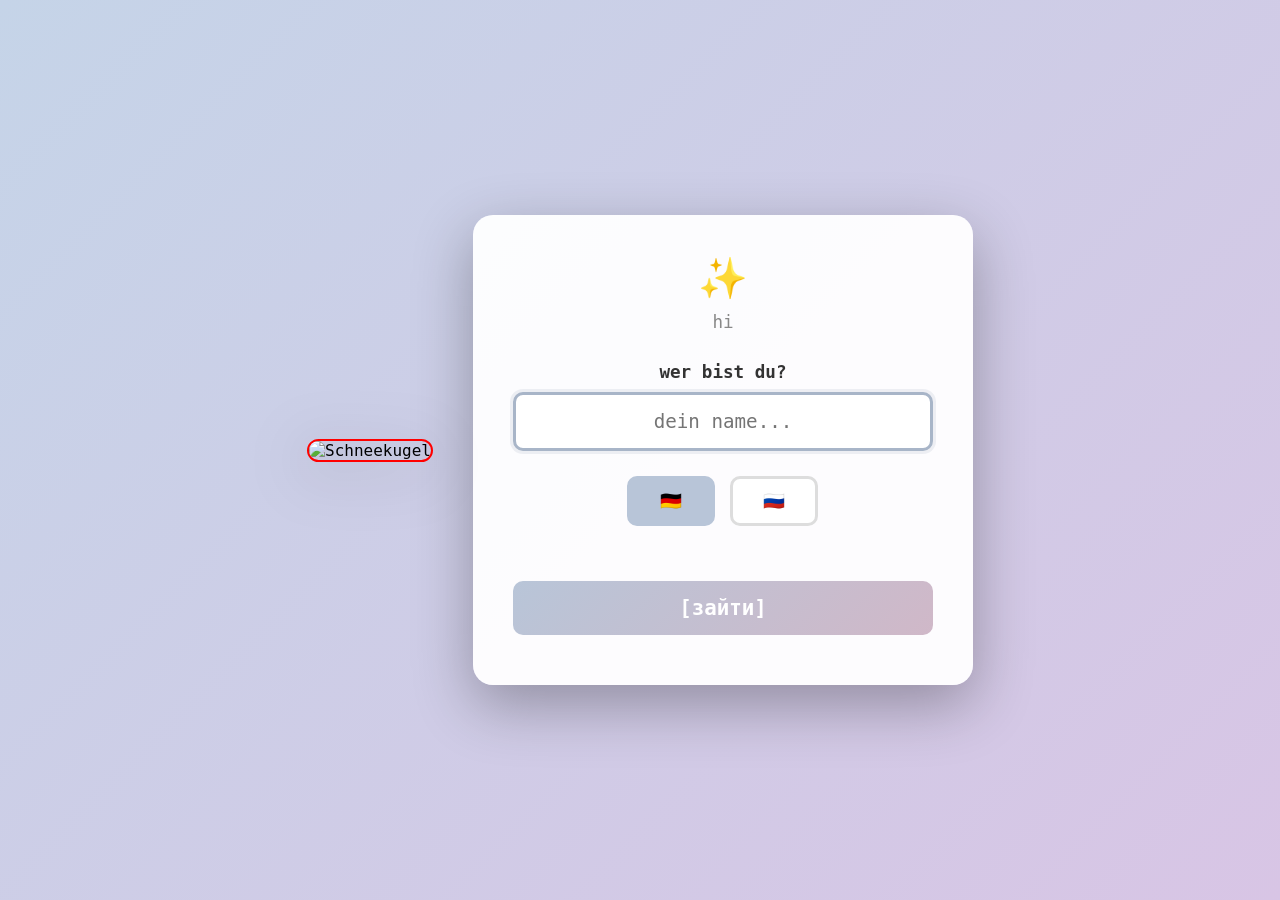
==== index.html @ 62991343 "aye" ====
<!doctype html>
<html lang="de">
<head>
  <meta charset="utf-8" />
  <meta name="viewport" content="width=device-width,initial-scale=1" />
  <title>Diasite - Eine Reise durch die Kindheit</title>
  <link rel="stylesheet" href="style.css" />
  <link rel="stylesheet" href="js/systems/ui.css" />
  <style>
    @keyframes bounce {
      0%, 100% { transform: translateY(0); }
      50% { transform: translateY(-30px); }
    }
    @keyframes pulse {
      0%, 100% { transform: scale(1); opacity: 1; }
      50% { transform: scale(1.1); opacity: 0.8; }
    }
  </style>
</head>
<body class="app-ready">
  <!-- Landing Page -->
  <div id="landing-page" class="page" style="background-color:#ebd7fa;">
    <!-- Clock in upper right corner -->
    <div id="game-clock" style="position:absolute;top:20px;right:20px;background:#222;color:#00ff88;padding:12px 30px;border:3px solid #00ff88;border-radius:0px;font-family:'Nineteen Ninety Seven';font-size:2rem;font-weight:normal;text-align:center;box-shadow:0 0 15px rgba(0,255,136,0.4),inset 0 0 8px rgba(0,255,136,0.15);z-index:200;text-transform:uppercase;image-rendering:pixelated;min-width:220px;">
      <div id="clock-date" style="font-size:0.8rem;margin-bottom:6px;"></div>
      <div id="clock-day" style="font-size:0.95rem;letter-spacing:2px;margin-bottom:6px;"></div>
      <div id="clock-time" style="font-size:1.05rem;letter-spacing:3px;"></div>
    </div>
     
    <!-- Red Clock Button -->
    <button id="red-clock-btn" style="position:absolute;top:30px;right:260px;width:40px;height:40px;background:#ff0000;border:3px solid #000;border-radius:50%;cursor:pointer;z-index:201;box-shadow:0 4px 8px rgba(0,0,0,0.4);"></button>

    <!-- Seasonal Controls - under clock -->
    <div id="seasonal-controls" style="position:absolute;top:120px;right:20px;display:flex;gap:10px;z-index:200;">
      <button class="season-btn" data-season="spring" title="Frühling">Frühling</button>
      <button class="season-btn" data-season="summer" title="Sommer">Sommer</button>
      <button class="season-btn" data-season="autumn" title="Herbst">Herbst</button>
      <button class="season-btn" data-season="winter" title="Winter">Winter</button>
      <button class="season-btn active" data-season="reality" title="Realität">Realität</button>
    </div>
    <style>
      .season-btn {
        padding: 8px 12px;
        min-width: 80px;
        height: 40px;
        font-size: 0.8rem;
        font-family: 'Nineteen Ninety Seven', monospace;
        font-weight: bold;
        background: rgba(0,0,0,0.7);
        color: #00ff88;
        border: 2px solid #00ff88;
        border-radius: 8px;
        cursor: pointer;
        transition: all 0.2s;
        box-shadow: 0 2px 8px rgba(0,0,0,0.3);
      }
      .season-btn:hover {
        transform: scale(1.1);
        box-shadow: 0 4px 12px rgba(0,255,136,0.4);
      }
      .season-btn.active {
        background: #00ff88;
        color: #000;
        border-color: #000;
        transform: scale(1.05);
      }
      #red-clock-btn:hover {
        transform: scale(1.1);
      }
      .mirror-clock {
        position: fixed;
        font-family: 'Nineteen Ninety Seven', monospace;
        font-size: 2rem;
        color: #ff0000;
        z-index: 300;
        text-shadow: 2px 2px 4px rgba(0,0,0,0.8);
        transform: scaleX(-1);
        pointer-events: none;
      }
    </style>

    <!-- Mission box on the right side -->
    <div id="mission-box" class="location-message-box" style="position:absolute;bottom:150px;right:40px;left:auto;max-width:380px;text-align:left;">
      Gehe nun zum Uni-Center! Versuch' Dich so zu orientieren, aber wenn das zu schwierig ist, benutze gerne die Lupe von Babushka Shelya mit -L.
    </div>

    <!-- Permanent Steve and Jen sprites in lower left, overlapping -->
    <div style="position:absolute;bottom:-30px;left:-80px;z-index:150;">
      <!-- Jen label -->
      <div style="position:absolute;left:150px;bottom:400px;font-family:'Nineteen Ninety Seven',monospace;font-size:1.5rem;font-weight:bold;color:#b8a898;letter-spacing:0.6rem;text-shadow:2px 2px 4px rgba(184,168,152,0.5);z-index:153;animation:characterBounce 2s ease-in-out 1.5s infinite;">
        j e n
      </div>
      <img src="/assets/sprites/people/jenSprite.png" alt="Jen" class="landing-jen-sprite" style="position:absolute;left:0;bottom:0;width:420px;height:420px;object-fit:contain;filter:drop-shadow(0 8px 20px rgba(0,0,0,0.4));z-index:151;" />

      <!-- Steve label -->
      <div style="position:absolute;left:300px;bottom:400px;font-family:'Nineteen Ninety Seven',monospace;font-size:1.5rem;font-weight:bold;color:#b8a898;letter-spacing:0.6rem;text-shadow:2px 2px 4px rgba(184,168,152,0.5);z-index:154;animation:characterBounce 2s ease-in-out 1.5s infinite;">
        s t e v e
      </div>
      <img src="/assets/sprites/people/steveSprite.png" alt="Steve" class="landing-steve-sprite" style="position:absolute;left:200px;bottom:0;width:420px;height:420px;object-fit:contain;filter:drop-shadow(0 8px 20px rgba(0,0,0,0.4));z-index:152;" />
    </div>

    <div class="center-text">
      <h1 class="parent-title"></h1>
    </div>
    <div class="object" data-id="salamander" data-page="landing" style="left:23%;top:12%;display:none;">🦎</div>
    <div class="object" data-id="blanket" data-page="landing" style="left:68%;top:25%;display:none;">🛏️</div>
    <div class="object" data-id="pasxa" data-page="landing" style="left:35%;top:82%;display:none;">🍰</div>
    <div class="object" data-id="yellow-shorts" data-page="landing" style="left:12%;top:45%;display:none;">🩳🇧🇷</div>
    <div class="object" data-id="snail" data-page="landing" style="left:58%;top:72%;display:none;">🐌</div>

    <!-- Instructions Panel -->
    <div id="instructions-panel">
      <p><strong>Press L to zoom</strong></p>
      <p class="instruction-text">You still need to collect:</p>
      <div id="uncollected-list"></div>
    </div>

    <!-- Map GPS COORDINATES Hotspots -->
    <button class="map-hotspot" data-target="fountain" style="left:57%;top:4%"></button>
    <button class="map-hotspot" data-target="oma-opa-shnol" style="left:57%;top:82%"></button>
    <button class="map-hotspot" data-target="snails" style="left:64%;top:80%"></button>
    <button class="map-hotspot" data-target="krivaya" style="left:41%;top:47%"></button>
    <!-- ADJUST THESE COORDINATES: left:X%;top:Y% where X is horizontal (0-100) and Y is vertical (0-100) -->
    <button class="map-hotspot" data-target="oma-opa-morg" style="left:53%;top:11%"></button>
    <button class="map-hotspot" data-target="oma-shelya" style="left:37%;top:27%"></button>
    <button class="map-hotspot" data-target="bunker" style="left:25%;top:20%"></button>
    <button class="map-hotspot" data-target="school" style="left:19%;top:19%"></button>
    <button class="map-hotspot" data-target="tanke" style="left:14%;top:15%"></button>
    <button class="map-hotspot locked" data-target="home" style="left:20%;top:24%"></button>

    <!-- Hot/Cold Tracker -->
    <div id="hotcold-tracker"></div>

    <script>
      // ===== GLOBAL AUDIO MANAGER =====
      window.AudioManager = (function() {
        let currentAudio = null;
        let currentLocation = null;

        // Audio flow:
        // nuPogodi.mp3: starts at botanical-garden, stops at oma-opa-shnol
        // nasnedogonyat.mp3: starts at oma-opa-shnol, stops at krivaya
        // krikGori.mp3: starts at krivaya, stops at oma-opa-morg
        // asheynemeydele.mp3: starts at oma-opa-morg, stops at oma-shelya
        // lasernoe.mp3: starts at oma-shelya, stops at school
        // ddtTiNeOdin.mp3: starts at school, stops at tanke
        // cherryLady.mp3: starts at tanke (final)
        const audioMap = {
          'botanical-garden': 'assets/audio/nuPogodi.mp3',
          'oma-opa-shnol': 'assets/audio/nasnedogonyat.mp3',
          'krivaya': 'assets/audio/krikGori.mp3',
          'oma-opa-morg': 'assets/audio/asheynemeydele.mp3',
          'oma-shelya': 'assets/audio/lasernoe.mp3',
          'school': 'assets/audio/ddtTiNeOdin.mp3',
          'tanke': 'assets/audio/cherryLady.mp3'
        };

        function stopAll() {
          if (currentAudio) {
            currentAudio.pause();
            currentAudio.currentTime = 0;
            currentAudio = null;
          }
          console.log('🔇 All audio stopped');
        }

        function playForLocation(locationId) {
          console.log('🎵 AudioManager.playForLocation:', locationId, '| Current:', currentLocation);

          // Stop rules based on destination (more robust):
          // Stop and start new audio at each transition point
          if (locationId === 'oma-opa-shnol' && currentAudio) {
            console.log('🔇 Stopping nuPogodi → nasnedogonyat');
            stopAll();
          }
          else if (locationId === 'krivaya' && currentAudio) {
            console.log('🔇 Stopping nasnedogonyat → krikGori');
            stopAll();
          }
          else if (locationId === 'oma-opa-morg' && currentAudio) {
            console.log('🔇 Stopping krikGori → asheynemeydele');
            stopAll();
          }
          else if (locationId === 'oma-shelya' && currentAudio) {
            console.log('🔇 Stopping asheynemeydele → lasernoe');
            stopAll();
          }
          else if (locationId === 'school' && currentAudio) {
            console.log('🔇 Stopping lasernoe → ddtTiNeOdin');
            stopAll();
          }
          else if (locationId === 'tanke' && currentAudio) {
            console.log('🔇 Stopping ddtTiNeOdin → cherryLady');
            stopAll();
          }

          // Update current location tracker
          const previousLocation = currentLocation;
          currentLocation = locationId;

          // Check if this location has audio
          const audioPath = audioMap[locationId];
          if (!audioPath) {
            console.log('📍 No audio for location:', locationId);
            return;
          }

          console.log('🎵 Audio path found:', audioPath);

          // Don't restart audio if already playing for this location
          if (currentAudio && previousLocation === locationId) {
            console.log('🎵 Audio already playing for:', locationId);
            return;
          }

          // Start new audio
          console.log('🎵 Creating new Audio object for:', locationId);
          currentAudio = new Audio(audioPath);
          currentAudio.volume = 0.4;
          currentAudio.loop = (locationId !== 'tanke'); // Don't loop tanke

          // Add error handling
          currentAudio.onerror = (e) => {
            console.error('❌ Audio load error:', e);
            console.error('❌ Failed to load:', audioPath);
          };

          currentAudio.onloadstart = () => {
            console.log('⏳ Audio loading started:', audioPath);
          };

          currentAudio.oncanplaythrough = () => {
            console.log('✅ Audio can play through:', audioPath);
          };

          currentAudio.play()
            .then(() => {
              console.log('✅ Audio playing successfully:', locationId);
            })
            .catch(e => {
              console.error('❌ Audio play failed:', e);
              console.error('❌ Path:', audioPath);
              // CRITICAL: Clear failed audio so Play button can retry
              currentAudio = null;
              currentLocation = null;
              console.log('🔄 Audio state cleared for retry on user interaction');
            });

          // Special handling for tanke (win on song end)
          if (locationId === 'tanke') {
            currentAudio.addEventListener('ended', () => {
              console.log('🎵 Cherry Lady finished!');
              setTimeout(() => {
                if (typeof gameManager !== 'undefined') {
                  gameManager.markWon('tanke');
                }
                window.dispatchEvent(new CustomEvent('gameWon', { detail: { gameId: 'tanke' } }));
              }, 500);
            });
          }
        }

        return { stopAll, playForLocation };
      })();
      
      // ===== GLOBAL MESSAGE BOX MANAGER =====
      window.MessageBoxManager = (function() {
        const progression = {
          'botanical-garden': { next: 'snails', text: 'Gehe nun zum Uni-Center! Versuch\' Dich so zu orientieren, aber wenn das zu schwierig ist, benutze gerne die Lupe von Babushka Shelya mit -L.' },
          'snails': { next: 'oma-opa-shnol', text: 'Gehe nun zu Oma und Opa Shnol. Mama ist bald da!' },
          'oma-opa-shnol': { next: 'krivaya', text: 'Gehe nun zur Krivaya Gorka. Beeil dich!' },
          'krivaya': { next: 'fountain', text: 'Gehe nun zum Fountain. Beeil dich!' },
          'fountain': { next: 'oma-opa-morg', text: 'Gehe nun zu Oma und Opa Morg. Beeil dich!' },
          'oma-opa-morg': { next: 'oma-shelya', text: 'Gehe nun zu Oma Shelya. Beeil dich!' },
          'oma-shelya': { next: 'bunker', text: 'Gehe nun zum Bunker. Beeil dich!' },
          'bunker': { next: 'school', text: 'Gehe nun zur School. Beeil dich!' },
          'school': { next: 'home', text: 'Gehe nun nach Hause. Beeil dich!' },
          'home': { next: 'tanke', text: 'Gehe nun zur Tanke. Beeil dich!' },
          'tanke': { next: null, text: '🎉 Herzlichen Glückwunsch! Du hast alle Erinnerungen gesammelt!' }
        };

        function getLastWonGame() {
          // Get the last won game from DiasiteState
          if (!window.DiasiteState || !window.DiasiteState.gameProgress || !window.DiasiteState.gameProgress.gamesWon) {
            console.log('⚠️ No DiasiteState found, defaulting to botanical-garden');
            return 'botanical-garden'; // Default to start
          }

          const wonGames = window.DiasiteState.gameProgress.gamesWon;
          const progressionOrder = ['botanical-garden', 'snails', 'oma-opa-shnol', 'krivaya', 'fountain', 'oma-opa-morg', 'oma-shelya', 'bunker', 'school', 'home', 'tanke'];

          console.log('🔍 Checking won games:', wonGames);

          // Find the last won game in progression order
          for (let i = progressionOrder.length - 1; i >= 0; i--) {
            if (wonGames[progressionOrder[i]] === true) {
              console.log(`✅ Found last won game: ${progressionOrder[i]}`);
              return progressionOrder[i];
            }
          }

          console.log('⚠️ No games won yet, defaulting to botanical-garden');
          return 'botanical-garden'; // Default to start
        }

        function initialize() {
          const lastWonGame = getLastWonGame();
          console.log('🎯 Initializing MessageBox - Last won game:', lastWonGame);
          updateForGame(lastWonGame);
        }

        function updateForGame(gameId) {
          const missionBox = document.getElementById('mission-box');
          if (!missionBox) return;

          const config = progression[gameId];
          if (!config) {
            console.warn('⚠️ No progression config for:', gameId);
            return;
          }

          missionBox.textContent = config.text;
          console.log(`📝 MessageBox updated: ${gameId} → ${config.next || 'END'}`);

          // Unlock next location hotspot
          if (config.next) {
            const hotspot = document.querySelector(`.map-hotspot[data-target="${config.next}"]`);
            if (hotspot) {
              hotspot.classList.remove('locked');
              hotspot.style.pointerEvents = 'auto';
              hotspot.style.opacity = '1';
              console.log(`🔓 Unlocked: ${config.next}`);
            }
          }

          return config.next;
        }

        // Don't re-initialize on landing page active!
        // The gameWon event handles updates, re-initializing causes it to read stale state
        // and override the correct update from the event.

        // const observer = new MutationObserver(() => {
        //   const landingPage = document.getElementById('landing-page');
        //   if (landingPage && landingPage.classList.contains('active')) {
        //     console.log('🏠 Landing page became active, re-initializing MessageBox');
        //     setTimeout(() => {
        //       initialize();
        //     }, 150);
        //   }
        // });

        // const landingPage = document.getElementById('landing-page');
        // if (landingPage) {
        //   observer.observe(landingPage, { attributes: true, attributeFilter: ['class'] });
        // }

        // Initialize ONCE on load
        setTimeout(() => {
          console.log('🚀 Initial MessageBox setup');
          initialize();
        }, 1000);

        return { updateForGame, initialize, progression };
      })();

      // Hot/Cold Tracker - Dynamic based on progression
      (function() {
        const tracker = document.getElementById('hotcold-tracker');
        let isActive = false;
        let targetHotspot = null;

        const temperatures = {
          cold: ['Eiskalt', 'Frostig', 'Eisig', 'Arktisch', 'Gefroren', 'Klirrend'],
          warm: ['Lauwarm', 'Warm', 'Gemütlich', 'Mollig', 'Heißer', 'Glühend']
        };

        const levels = [
          { max: 30, temp: 'molten', text: () => 'Vulkanisch!' },
          { max: 50, temp: 'blazing', text: () => temperatures.warm[5] },
          { max: 80, temp: 'scorching', text: () => temperatures.warm[4] },
          { max: 120, temp: 'hot', text: () => temperatures.warm[3] },
          { max: 180, temp: 'toasty', text: () => temperatures.warm[2] },
          { max: 260, temp: 'warm', text: () => temperatures.warm[1] },
          { max: 370, temp: 'lukewarm', text: () => temperatures.warm[0] },
          { max: 520, temp: 'cool', text: () => temperatures.cold[0] },
          { max: 720, temp: 'chilly', text: () => temperatures.cold[1] },
          { max: 1000, temp: 'cold', text: () => temperatures.cold[2] },
          { max: 1400, temp: 'icy', text: () => temperatures.cold[3] },
          { max: Infinity, temp: 'freezing', text: () => temperatures.cold[4] }
        ];

        function getDistance(x1, y1, x2, y2) {
          return Math.sqrt(Math.pow(x2 - x1, 2) + Math.pow(y2 - y1, 2));
        }

        function updateTracker(e) {
          if (!isActive || !targetHotspot) return;

          const rect = targetHotspot.getBoundingClientRect();
          const centerX = rect.left + rect.width / 2;
          const centerY = rect.top + rect.height / 2;

          const rawDistance = getDistance(e.clientX, e.clientY, centerX, centerY);
          const distance = rawDistance < 400
            ? rawDistance * (1 + Math.log(400 - rawDistance + 1) / 10)
            : rawDistance;

          const level = levels.find(l => distance < l.max);
          if (level) {
            tracker.textContent = level.text();
            tracker.className = 'active ' + level.temp;
            tracker.style.left = (e.clientX + 20) + 'px';
            tracker.style.top = (e.clientY + 20) + 'px';
          }
        }

        // Activate tracker for next location based on progression
        window.addEventListener('gameWon', (e) => {
          console.log('🎮 Hot/Cold: gameWon event received:', e.detail.gameId);

          // Update message box using global manager
          const nextLocation = window.MessageBoxManager.updateForGame(e.detail.gameId);
          console.log('📍 Next location from MessageBox:', nextLocation);

          // Activate hot-cold tracker for next location
          if (nextLocation) {
            targetHotspot = document.querySelector(`[data-target="${nextLocation}"]`);
            if (targetHotspot) {
              isActive = true;
              tracker.classList.add('active');
              console.log('🔥 Hot/cold tracker activated for:', nextLocation);

              // Add click handler to deactivate tracker
              targetHotspot.addEventListener('click', () => {
                isActive = false;
                tracker.classList.remove('active');
                console.log('❄️ Hot/cold tracker deactivated');
              }, { once: true });
            } else {
              console.warn('⚠️ Hotspot not found for:', nextLocation);
            }
          }
        });

        document.getElementById('landing-page').addEventListener('mousemove', updateTracker);
      })();

      // Update clock every second
      function updateClock() {
        const now = new Date();
        const date = now.getDate() + '/' + (now.getMonth() + 1) + '/' + now.getFullYear();
        const days = ['SUNDAY', 'MONDAY', 'TUESDAY', 'WEDNESDAY', 'THURSDAY', 'FRIDAY', 'SATURDAY'];
        const day = days[now.getDay()];
        const time = String(now.getHours()).padStart(2, '0') + ':' +
                     String(now.getMinutes()).padStart(2, '0') + ':' +
                     String(now.getSeconds()).padStart(2, '0');

        const clockDate = document.getElementById('clock-date');
        const clockDay = document.getElementById('clock-day');
        const clockTime = document.getElementById('clock-time');

        if (clockDate) clockDate.textContent = date;
        if (clockDay) clockDay.textContent = day;
        if (clockTime) clockTime.textContent = time;
      }

      updateClock();
      setInterval(updateClock, 1000);
      
      // Red Clock Button - Mirror Clock Toggle
      const redClockBtn = document.getElementById('red-clock-btn');
      let mirrorClockVisible = false;
      let mirrorClockEl = null;
      
      if (redClockBtn) {
        redClockBtn.addEventListener('click', () => {
          if (mirrorClockVisible) {
            // Remove mirror clock
            if (mirrorClockEl) mirrorClockEl.remove();
            mirrorClockVisible = false;
          } else {
            // Create mirror clock at random position
            mirrorClockEl = document.createElement('div');
            mirrorClockEl.className = 'mirror-clock';
            const timeEl = document.getElementById('clock-time');
            mirrorClockEl.textContent = timeEl.textContent;
            
            // Random position (avoid edges)
            mirrorClockEl.style.left = (100 + Math.random() * (window.innerWidth - 300)) + 'px';
            mirrorClockEl.style.top = (100 + Math.random() * (window.innerHeight - 200)) + 'px';
            
            document.body.appendChild(mirrorClockEl);
            mirrorClockVisible = true;
            
            // Update mirror clock time
            const updateMirror = setInterval(() => {
              if (mirrorClockVisible && mirrorClockEl) {
                mirrorClockEl.textContent = document.getElementById('clock-time').textContent;
              } else {
                clearInterval(updateMirror);
              }
            }, 1000);
          }
        });
      }

      // Seasonal Controls functionality
      document.querySelectorAll('.season-btn').forEach(btn => {
        btn.addEventListener('click', () => {
          // Remove active from all
          document.querySelectorAll('.season-btn').forEach(b => b.classList.remove('active'));
          btn.classList.add('active');
          
          const season = btn.dataset.season;
          
          // Wait for Seasonal system to load
          const checkSeasonal = () => {
            if (window.Seasonal) {
              if (season === 'reality') {
                window.Seasonal.detectSeason();
              } else {
                window.Seasonal.currentSeason = season;
              }
              window.Seasonal.checkAndUpdate();
            } else {
              setTimeout(checkSeasonal, 100);
            }
          };
          checkSeasonal();
        });
      });

      // Mission Box Updater - NOW DISABLED
      // MessageBoxManager (defined above) now handles all messageBox updates
      // The old Messages system was causing conflicts
      // (function() {
      //   // Wait for Messages system to load, then set up event listeners
      //   function initMissionBox() {
      //     if (window.Messages) {
      //       window.Messages.setupEventListeners();
      //     } else {
      //       setTimeout(initMissionBox, 100);
      //     }
      //   }
      //   initMissionBox();
      // })();
      console.log('✅ Old Messages system disabled - MessageBoxManager active');

      // ASCII Seagulls flying across the landing page with wing flapping
      (function() {
        // Single character seagull animation
        const seagullFrames = {
          left: ['v', '^', '-'],
          right: ['v', '^', '-'],
          front: ['v', '^', '-']
        };

        function spawnSeagull() {
          // Only spawn on outdoor locations
          const outdoorLocations = ['landing-page', 'botanical-garden', 'snails', 'krivaya'];
          const activePage = document.querySelector('.page.active');
          if (!activePage || !outdoorLocations.includes(activePage.id)) {
            return;
          }

          const seagull = document.createElement('div');
          seagull.className = 'seagull';

          // Random starting position (top 40% of screen)
          const topPosition = Math.random() * 40;
          seagull.style.top = topPosition + '%';

          // Random direction (left to right or right to left)
          const direction = Math.random() > 0.5 ? 'left' : 'right';
          const duration = 8 + Math.random() * 7; // 8-15 seconds

          // Choose frame set based on direction
          const frames = Math.random() > 0.3 ?
            (direction === 'left' ? seagullFrames.left : seagullFrames.right) :
            seagullFrames.front;

          let currentFrame = 0;
          seagull.textContent = frames[0];

          if (direction === 'left') {
            seagull.style.left = '-50px';
            seagull.style.animation = `flyAcross ${duration}s linear`;
          } else {
            seagull.style.right = '-50px';
            seagull.style.animation = `flyAcrossReverse ${duration}s linear`;
          }

          document.body.appendChild(seagull);

          // Animate wing flapping (change frame every 200ms)
          const flapInterval = setInterval(() => {
            currentFrame = (currentFrame + 1) % frames.length;
            seagull.textContent = frames[currentFrame];
          }, 200);

          // Remove after animation
          setTimeout(() => {
            clearInterval(flapInterval);
            seagull.remove();
          }, duration * 1000);
        }

        // Spawn seagulls at random intervals (every 5-15 seconds)
        function scheduleNextSeagull() {
          const delay = 5000 + Math.random() * 10000; // 5-15 seconds
          setTimeout(() => {
            spawnSeagull();
            scheduleNextSeagull();
          }, delay);
        }

        // Start spawning after a short delay
        setTimeout(scheduleNextSeagull, 3000);
      })();

      // Auto-navigate to Botanical Garden on first start (spawn location)
      (function() {
        window.addEventListener('DOMContentLoaded', () => {
          // Wait for state to load
          setTimeout(() => {
            if (window.DiasiteState && window.DiasiteState.gameProgress) {
              const hasVisitedBotanicalGarden = window.DiasiteState.gameProgress.gamesWon['botanical-garden'];

              // If never visited botanical garden, spawn there
              if (!hasVisitedBotanicalGarden) {
                console.log('🌱 First time - spawning at Botanical Garden');

                // Add magnifying glass silently to inventory on first load
                if (window.DiasiteInventory && window.DiasiteState.player && !window.DiasiteState.player.inventory.includes('magnifying-glass')) {
                  console.log('🔍 Adding magnifying glass to inventory (silent)');
                  window.DiasiteState.player.inventory.push('magnifying-glass');
                  window.DiasiteInventory.render();
                  
                  // Save state if storage is available
                  if (window.DiasiteStorage && typeof window.DiasiteStorage.saveState === 'function') {
                    window.DiasiteStorage.saveState();
                  } else {
                    // Fallback to localStorage directly
                    try {
                      localStorage.setItem('diasite_state', JSON.stringify(window.DiasiteState));
                    } catch(e) {
                      console.warn('Could not save state:', e);
                    }
                  }
                }

                // Wait a bit for everything to load
                setTimeout(() => {
                  document.querySelectorAll('.page').forEach(p => p.classList.remove('active'));
                  const botanicalGarden = document.getElementById('botanical-garden');
                  if (botanicalGarden) {
                    botanicalGarden.classList.add('active');
                    console.log('✅ Botanical Garden activated');

                    // CRITICAL: Start audio for botanical garden!
                    console.log('🎵 Attempting to start audio for botanical-garden...');
                    if (window.AudioManager) {
                      console.log('✅ AudioManager found, calling playForLocation...');
                      window.AudioManager.playForLocation('botanical-garden');
                    } else {
                      console.error('❌ AudioManager not found!');
                    }
                  }
                }, 500);
              }
            }
          }, 100);
        });
      })();
    </script>
  </div>

  <!-- Botanical Garden Page (Spawn Location) -->
  <div id="botanical-garden" class="page" style="align-items: flex-start; justify-content: flex-start; background-color:#ebd7fa;">
    <div class="page-header">
      <h2>Botanischer Garten</h2>
      <button class="back-btn" data-target="landing-page" style="display:none;">← Zurück</button>
    </div>
    <div class="location-content">
      <div class="location-top-row">
        <div class="location-image-container">
          <img src="/assets/sprites/places/botanischer-garten.jpeg" alt="Botanischer Garten" class="location-image" onerror="this.style.display='none'" />
        </div>

        <div class="game-container">
          <div class="play-overlay">
            <button class="play-btn" onclick="startBotanicalGardenGame()">▶ Play</button>
          </div>
          <canvas id="botanicalGardenCanvas" width="800" height="450" style="background: #4A90E2;"></canvas>
        </div>
      </div>

      <div class="location-message-row">
        <div class="riddle-note location-message-box">
          Willkommen im botanischen Garten! Hier könnt ihr bei den Steinen etwas springen, aber vorsichtig!
        </div>
        <div class="location-sprites">
          <img src="/assets/sprites/people/jenSprite.png" alt="Jen" class="jen-sprite" />
          <img src="/assets/sprites/people/steveSprite.png" alt="Steve" class="steve-sprite-static" />
        </div>
      </div>
    </div>
  </div>

  <!-- Fountain Page - Camera Fishing Game -->
  <div id="fountain" class="page" style="align-items: flex-start; justify-content: flex-start; background-color:#ebd7fa;">
    <div class="page-header">
      <h2>Fountain</h2>
      <button class="back-btn" data-target="landing-page">← Zurück</button>
    </div>
    <div class="location-content">
      <div class="location-top-row">
        <div class="location-image-container">
          <img src="/assets/sprites/places/fountain.jpeg" alt="Fountain" class="location-image" onerror="this.style.display='none'" />
        </div>

        <div class="game-container" id="fountain-fishing-game" style="min-height:650px;display:flex;flex-direction:column;align-items:center;justify-content:flex-start;margin-top:-50px;padding-bottom:40px;">
          <canvas id="fishing-canvas" width="600" height="450" style="background:#4A90E2;border:4px solid #8b5a3c;border-radius:8px;cursor:crosshair;display:block;"></canvas>
          <div id="fishing-instructions" style="text-align:center;padding:20px 20px 40px 20px;max-width:650px;width:100%;">
            <p style="font-size:0.9rem;color:#666;margin-bottom:20px;white-space:normal;word-wrap:break-word;line-height:1.4;">Steuere die Angel mit W - A - S - D aber Obacht, eure Hände sind tollpatschig wie Kinderhände halt so sind!</p>
          </div>
        </div>
      </div>

      <div class="location-message-row">
        <div class="riddle-note location-message-box" style="max-width:500px;padding:20px;line-height:1.6;">
          *plumps* oh nein! jen, ich bin reingeplumpst! es ist so kalt... ich hoffe, dir ist nicht allzu kalt, denn du musst die kamera mit deinen trockenen händen rausfischen!
        </div>
        <div class="location-sprites">
          <img src="/assets/sprites/people/jenSprite.png" alt="Jen" class="jen-sprite" />
          <img src="/assets/sprites/people/steveSprite.png" alt="Steve" class="steve-sprite-static" />
        </div>
      </div>
    </div>
  </div>
  
  <script>
    // Fountain Camera Fishing Game
    (function() {
      const canvas = document.getElementById('fishing-canvas');
      if (!canvas) return;

      const ctx = canvas.getContext('2d');
      let gameActive = false;
      let cameraFound = false;
      let hookX = canvas.width / 2;
      let hookY = 50;
      const hookSpeed = 3;

      // Keys for cheat
      const keys = {};
      document.addEventListener('keydown', (e) => { keys[e.code] = true; });
      document.addEventListener('keyup', (e) => { keys[e.code] = false; });

      // Camera position - moves around randomly (faster tempo)
      const cameraObj = {
        x: 100 + Math.random() * 400,
        y: 150 + Math.random() * 200,  // Full vertical range in pool
        size: 40,
        sprite: '/assets/sprites/objects/cam.png',
        dx: (Math.random() - 0.5) * 6,  // Equal speed on both axes
        dy: (Math.random() - 0.5) * 6   // Equal speed on both axes for free movement
      };

      // Activate game when fountain page is active
      const fountainPage = document.getElementById('fountain');
      const observer = new MutationObserver(() => {
        if (fountainPage.classList.contains('active')) {
          if (!gameActive && !cameraFound) {
            startFishingGame();
          }
        } else {
          gameActive = false;
        }
      });

      observer.observe(fountainPage, { attributes: true, attributeFilter: ['class'] });

      // WASD controls with confusing direction swapping
      const keyMap = {
        w: { dx: 0, dy: -9 },
        a: { dx: -9, dy: 0 },
        s: { dx: 0, dy: 9 },
        d: { dx: 9, dy: 0 }
      };

      let currentKeyMap = {...keyMap};

      // Swap directions MORE frequently (every 0.8-1.6 seconds)
      setInterval(() => {
        if (!gameActive) return;
        const keys = ['w', 'a', 's', 'd'];
        const shuffled = keys.sort(() => Math.random() - 0.5);
        const values = [keyMap.w, keyMap.a, keyMap.s, keyMap.d];
        currentKeyMap = {
          [shuffled[0]]: values[0],
          [shuffled[1]]: values[1],
          [shuffled[2]]: values[2],
          [shuffled[3]]: values[3]
        };
      }, 800 + Math.random() * 800);
      
      document.addEventListener('keydown', (e) => {
        if (!gameActive) return;
        const key = e.key.toLowerCase();
        if (currentKeyMap[key]) {
          hookX += currentKeyMap[key].dx;
          hookY += currentKeyMap[key].dy;
          hookX = Math.max(10, Math.min(canvas.width - 10, hookX));
          hookY = Math.max(10, Math.min(canvas.height - 10, hookY));
          e.preventDefault();
        }
      });
      
      function startFishingGame() {
        gameActive = true;
        cameraFound = false;
        hookY = 50;
        gameLoop();
      }
      
      function gameLoop() {
        if (!gameActive) return;
        
        // Clear canvas
        ctx.clearRect(0, 0, canvas.width, canvas.height);
        
        // Draw water effect
        ctx.fillStyle = '#4A90E2';
        ctx.fillRect(0, 0, canvas.width, canvas.height);
        
        ctx.fillStyle = 'rgba(255,255,255,0.1)';
        for (let i = 0; i < 5; i++) {
          ctx.fillRect(0, i * 80 + (Date.now() / 100 % 80), canvas.width, 40);
        }
        
        // Move camera around freely in the pool
        cameraObj.x += cameraObj.dx;
        cameraObj.y += cameraObj.dy;

        // Bounce camera off walls (full pool movement)
        if (cameraObj.x < 50 || cameraObj.x > canvas.width - 50) cameraObj.dx *= -1;
        if (cameraObj.y < 50 || cameraObj.y > canvas.height - 50) cameraObj.dy *= -1;

        // Randomly change camera direction asynchronously (REDUCED to 1.5% chance per frame)
        if (Math.random() < 0.015) {
          cameraObj.dx = (Math.random() - 0.5) * 6;
          cameraObj.dy = (Math.random() - 0.5) * 6;
        }
        
        // Draw camera
        ctx.font = '40px Arial';
        ctx.textAlign = 'center';
        ctx.textBaseline = 'middle';
        const img = new Image();
        img.src = cameraObj.sprite;
        ctx.drawImage(img, cameraObj.x - 15, cameraObj.y - 15, 50, 40);
        
        // Draw fishing line
        ctx.strokeStyle = '#333';
        ctx.lineWidth = 2;
        ctx.beginPath();
        ctx.moveTo(hookX, 0);
        ctx.lineTo(hookX, hookY);
        ctx.stroke();
        
        // Draw hook
        ctx.fillStyle = '#ff5555';
        ctx.beginPath();
        ctx.arc(hookX, hookY, 8, 0, Math.PI * 2);
        ctx.fill();

        // Check collision with camera
        const dist = Math.sqrt(Math.pow(hookX - cameraObj.x, 2) + Math.pow(hookY - cameraObj.y, 2));
        if (dist < 30) {
          cameraFound = true;
          gameActive = false;
          onCameraFound();
          return;
        }
        
        // Cheat: K to win
        if (keys['KeyK']) {
          cameraFound = true;
          gameActive = false;
          onCameraFound();
          return;
        }
        
        requestAnimationFrame(gameLoop);
      }
      
      function onCameraFound() {
        // Only proceed if still on fountain page
        const fountainPage = document.getElementById('fountain');
        if (!fountainPage || !fountainPage.classList.contains('active')) {
          return;
        }

        ctx.clearRect(0, 0, canvas.width, canvas.height);
        ctx.fillStyle = '#4A90E2';
        ctx.fillRect(0, 0, canvas.width, canvas.height);
        ctx.font = '60px Arial';
        ctx.textAlign = 'center';
        const successImg = new Image();
        successImg.src = '/assets/sprites/objects/cam.png';
        ctx.drawImage(successImg, canvas.width / 2 - 30, canvas.height / 2 - 30, 220, 180);
        ctx.font = '20px Arial';
        ctx.fillStyle = '#fff';
        ctx.fillText('', canvas.width / 2, canvas.height / 2 + 60);

        // Add camera to inventory
        if (window.DiasiteInventory) {
          setTimeout(() => {
            window.DiasiteInventory.addItem('camera');
          }, 1000);
        }

        // Mark fountain game as won
        if (typeof gameManager !== 'undefined') {
          gameManager.markWon('fountain');

          // Dispatch gameWon event to unlock next location
          setTimeout(() => {
            window.dispatchEvent(new CustomEvent('gameWon', {
              detail: { gameId: 'fountain' }
            }));

            // Manually unlock oma-opa-morg hotspot as fallback
            setTimeout(() => {
              const hotspot = document.querySelector('.map-hotspot[data-target="oma-opa-morg"]');
              if (hotspot) {
                hotspot.classList.remove('locked');
                hotspot.style.setProperty('pointer-events', 'auto', 'important');
                hotspot.style.setProperty('cursor', 'pointer', 'important');
                hotspot.style.setProperty('opacity', '1', 'important');
                hotspot.style.setProperty('filter', 'none', 'important');
                hotspot.style.setProperty('animation', 'pulse 2s ease-in-out infinite', 'important');
                console.log('✅ Manually unlocked oma-opa-morg hotspot');
              } else {
                console.error('❌ oma-opa-morg hotspot not found!');
              }
            }, 200);
          }, 100);
        }

        setTimeout(() => {
          openPolaroidCamera();
        }, 1500);
      }
      
      function openPolaroidCamera() {
        // Open camera with Polaroid frame
        window.PolaroidFountain && window.PolaroidFountain.openCamera();
      }
      
      // Expose for global access
      window.FountainFishing = {
        start: startFishingGame
      };
    })();
  </script>

  <script>
    // Botanical Garden Jump Game - HARD MODE with Multi-Jump Mechanic
    let botanicalGardenGame = null;

    function startBotanicalGardenGame() {
      const overlay = document.querySelector('#botanical-garden .play-overlay');
      if (overlay) overlay.classList.add('hidden');

      // CRITICAL: Start audio on user interaction (bypasses autoplay policy)
      console.log('🎵 Starting audio via Play button click...');
      if (window.AudioManager) {
        window.AudioManager.playForLocation('botanical-garden');
      }

      const canvas = document.getElementById('botanicalGardenCanvas');
      const ctx = canvas.getContext('2d');

      const worldWidth = 3200;
      let cameraX = 0;

      let player = {
        x: 100, y: 300, width: 25, height: 35,
        dy: 0, dx: 0, onGround: false,
        jumpsLeft: 0, maxJumps: 3 // Multi-jump mechanic
      };

      // Harder platforms - wider gaps, smaller platforms, moving ones
      let platforms = [
        { x: 0, y: 380, width: 120, height: 70, moving: false },
        { x: 220, y: 340, width: 70, height: 25, moving: false },
        { x: 400, y: 300, width: 60, height: 20, moving: false },
        { x: 600, y: 260, width: 80, height: 25, moving: true, startY: 260, range: 40, speed: 1 },
        { x: 820, y: 220, width: 70, height: 25, moving: false },
        { x: 1050, y: 280, width: 65, height: 20, moving: false },
        { x: 1280, y: 240, width: 70, height: 25, moving: true, startY: 240, range: 50, speed: 1.2 },
        { x: 1520, y: 200, width: 80, height: 30, moving: false },
        { x: 1750, y: 260, width: 60, height: 20, moving: false },
        { x: 1980, y: 220, width: 70, height: 25, moving: true, startY: 220, range: 45, speed: 1.1 },
        { x: 2220, y: 180, width: 75, height: 25, moving: false },
        { x: 2480, y: 240, width: 65, height: 20, moving: false },
        { x: 2720, y: 200, width: 70, height: 25, moving: false },
        { x: 2960, y: 160, width: 80, height: 30, moving: false }
      ];

      let goal = { x: 3050, y: 130, width: 40, height: 60 };
      let keys = {};
      let spacePressed = false;
      let running = true;
      const gravity = 0.5;
      const jumpPower = 6.5; // Weaker individual jumps
      let time = 0;
      let windForce = 0; // Wind that affects player movement

      document.addEventListener('keydown', e => {
        keys[e.code] = true;
        // Multi-jump mechanic
        if ((e.code === 'Space' || e.code === 'ArrowUp') && !spacePressed) {
          if (player.jumpsLeft > 0) {
            player.dy = -jumpPower;
            player.jumpsLeft--;
            spacePressed = true;
          }
        }
      });

      document.addEventListener('keyup', e => {
        keys[e.code] = false;
        if (e.code === 'Space' || e.code === 'ArrowUp') {
          spacePressed = false;
        }
      });

      function update() {
        // CHEAT: Press K to win instantly
        if (keys['KeyK'] && running) {
          running = false;
          console.log('🎮 Cheat activated: Instant win!');

          setTimeout(() => {
            // Add collectible (Inventory.addItem will show animation)
            if (window.DiasiteInventory) {
              window.DiasiteInventory.addItem('nudeCalendar');
            }

            setTimeout(() => {

              const steveSprite = document.querySelector('#botanical-garden .steve-sprite-static');
              if (steveSprite) {
                steveSprite.style.animation = 'characterBounce 2s ease-in-out infinite';
              }

              const bubble = document.createElement('div');
              bubble.innerHTML = `
                <div style="
                  position: relative;
                  background: var(--terracotta);
                  color: #fff;
                  padding: 15px 25px;
                  border: 3px solid #000;
                  font-family: 'Nineteen Ninety Seven', monospace;
                  font-size: 1rem;
                  max-width: 400px;
                  text-align: left;
                  box-shadow: 4px 4px 0px #000;
                ">
                  Komm, hör auf bei den Steinen zu springen, Mama holt uns in 15 min bei Oma und Opa ab und Oma wollte am Uni-Center noch was erledigen!
                </div>
              `;
              bubble.style.cssText = `
                position: fixed;
                bottom: 60px;
                right: 350px;
                z-index: 9999;
                opacity: 0;
                transition: opacity 0.5s ease-out;
              `;
              document.body.appendChild(bubble);

              setTimeout(() => {
                bubble.style.opacity = '1';
                bubble.style.animation = 'bubbleBounce 3s ease-in-out infinite';
              }, 10);

              setTimeout(() => {
                bubble.style.opacity = '0';
                setTimeout(() => {
                  bubble.remove();
                  if (steveSprite) steveSprite.style.animation = '';

                  // Mark game as won BEFORE navigation
                  if (window.gameManager) {
                    window.gameManager.markWon('botanical-garden');
                  }

                  // Navigate and dispatch gameWon
                  console.log('🎮 Botanical Garden won! Navigating back...');
                  document.querySelectorAll('.page').forEach(p => p.classList.remove('active'));
                  const landingPage = document.getElementById('landing-page');
                  if (landingPage) {
                    landingPage.classList.add('active');
                    console.log('✅ Landing page activated');
                  }

                  console.log('📡 Dispatching gameWon event for botanical-garden');
                  window.dispatchEvent(new CustomEvent('gameWon', {
                    detail: { gameId: 'botanical-garden' }
                  }));
                }, 500);
              }, 4000);
            }, 1500);
          }, 100);
          return;
        }

        time++;

        // Wind mechanic: changes direction every 3 seconds
        if (time % 180 === 0) {
          windForce = (Math.random() - 0.5) * 6; // Random wind between -3 and 3 (stronger!)
        }

        // Movement with wind
        if (keys['ArrowLeft'] || keys['KeyA']) player.dx = -4 + windForce;
        else if (keys['ArrowRight'] || keys['KeyD']) player.dx = 4 + windForce;
        else player.dx = windForce; // Wind affects idle player

        // Gravity
        player.dy += gravity;
        player.x += player.dx;
        player.y += player.dy;

        // Update moving platforms
        platforms.forEach(p => {
          if (p.moving) {
            p.y = p.startY + Math.sin(time * 0.02 * p.speed) * p.range;
          }
        });

        // Platform collision
        player.onGround = false;
        platforms.forEach(p => {
          if (player.x < p.x + p.width && player.x + player.width > p.x &&
              player.y < p.y + p.height && player.y + player.height > p.y) {
            if (player.dy > 0) {
              player.y = p.y - player.height;
              player.dy = 0;
              player.onGround = true;
              player.jumpsLeft = player.maxJumps; // Reset jumps on landing
            }
          }
        });

        // Camera follow
        cameraX = player.x - canvas.width / 3;
        if (cameraX < 0) cameraX = 0;
        if (cameraX > worldWidth - canvas.width) cameraX = worldWidth - canvas.width;

        // Boundaries
        if (player.x < 0) player.x = 0;
        if (player.x + player.width > worldWidth) player.x = worldWidth - player.width;

        // Win condition
        if (player.x < goal.x + goal.width && player.x + player.width > goal.x &&
            player.y < goal.y + goal.height && player.y + player.height > goal.y) {
          running = false;

          console.log('🎯 Fountain won! Starting sequence...');

          // Show collectible animation
          setTimeout(() => {
            // Add collectible to inventory (will show animation)
            if (window.DiasiteInventory) {
              window.DiasiteInventory.addItem('nudeCalendar');
            }

            setTimeout(() => {

              // Find Steve sprite
              const steveSprite = document.querySelector('#botanical-garden .steve-sprite-static');
              if (steveSprite) {
                steveSprite.style.animation = 'characterBounce 2s ease-in-out infinite';
              }

              // Create speech bubble - same style as snails game
              const bubble = document.createElement('div');
              bubble.innerHTML = `
                <div style="
                  position: relative;
                  background: var(--terracotta);
                  color: #fff;
                  padding: 15px 25px;
                  border: 3px solid #000;
                  font-family: 'Nineteen Ninety Seven', monospace;
                  font-size: 1rem;
                  max-width: 400px;
                  text-align: left;
                  box-shadow: 4px 4px 0px #000;
                ">
                  Komm, hör auf bei den Steinen zu springen, Mama holt uns in 15 min bei Oma und Opa ab und Oma wollte am Uni-Center noch was erledigen!
                </div>
              `;
              bubble.style.cssText = `
                position: fixed;
                bottom: 60px;
                right: 350px;
                z-index: 9999;
                opacity: 0;
                transition: opacity 0.5s ease-out;
              `;
              document.body.appendChild(bubble);

              setTimeout(() => {
                bubble.style.opacity = '1';
                bubble.style.animation = 'bubbleBounce 2s ease-in-out infinite';
              }, 10);

              setTimeout(() => {
                bubble.style.opacity = '0';
                setTimeout(() => {
                  bubble.remove();
                  if (steveSprite) steveSprite.style.animation = '';

                  // Mark game as won BEFORE navigation
                  if (window.gameManager) {
                    window.gameManager.markWon('botanical-garden');
                  }

                  // Navigate to landing page and activate tracker
                  if (window.Navigation) {
                    window.Navigation.navigateTo('landing-page');
                  }

                  // Activate hot/cold tracker for snails
                  window.dispatchEvent(new CustomEvent('gameWon', {
                    detail: { gameId: 'botanical-garden' }
                  }));
                }, 500);
              }, 4000);
            }, 1500);
          }, 300);
        }

        // Fall reset
        if (player.y > canvas.height) {
          player.x = 50;
          player.y = 300;
          player.dy = 0;
          player.jumpsLeft = player.maxJumps;
        }
      }

      function draw() {
        ctx.clearRect(0, 0, canvas.width, canvas.height);
        ctx.save();
        ctx.translate(-cameraX, 0);

        // Background
        ctx.fillStyle = '#5ba3d0';
        ctx.fillRect(cameraX, 0, canvas.width, canvas.height);

        // Platforms
        platforms.forEach(p => {
          if (p.x + p.width > cameraX && p.x < cameraX + canvas.width) {
            ctx.fillStyle = p.moving ? '#8e9ba8' : '#7c8a95';
            ctx.fillRect(p.x, p.y, p.width, p.height);

            // Moving platform indicator
            if (p.moving) {
              ctx.fillStyle = '#6a7580';
              ctx.fillRect(p.x + p.width/2 - 3, p.y + 5, 6, 3);
            }
          }
        });

        // Goal
        if (goal.x + goal.width > cameraX && goal.x < cameraX + canvas.width) {
          ctx.fillStyle = '#93c5fd';
          ctx.fillRect(goal.x, goal.y, goal.width, goal.height);
        }

        // Player
        ctx.fillStyle = '#f87171';
        ctx.fillRect(player.x, player.y, player.width, player.height);

        ctx.restore();

        // UI - Jump counter
        ctx.fillStyle = 'rgba(0,0,0,0.7)';
        ctx.fillRect(10, 10, 150, 35);
        ctx.fillStyle = '#fff';
        ctx.font = '16px monospace';
        ctx.fillText('Jumps: ' + player.jumpsLeft + '/' + player.maxJumps, 20, 32);
      }

      function loop() {
        if (!running) return;
        update();
        draw();
        requestAnimationFrame(loop);
      }

      loop();
    }
  </script>

  <!-- Oma Opa Shnol Page -->
  <div id="oma-opa-shnol" class="page" style="align-items: flex-start; justify-content: flex-start; background-color:#ebd7fa;">
    <div class="page-header">
      <h2>Oma & Opa Shnol</h2>
      <button class="back-btn" data-target="landing-page">← Zurück</button>
    </div>
    <div class="location-content">
      <div class="location-top-row">
        <div class="location-image-container">
          <img src="/assets/sprites/places/omaopashnol.png" alt="Oma Opa Shnol" class="location-image" onerror="this.style.display='none'" />
        </div>

        <div class="game-container" style="position:relative;min-height:600px;">
          <p class="game-instructions" style="visibility:hidden;height:0;margin:0;padding:0;">.</p>

          <!-- Inventory Item Usage - Positioned absolutely to not affect layout -->
          <div id="calendar-use-button" style="
            position: absolute;
            top: 60px;
            right: 20px;
            display: none;
            z-index: 10;
          ">
            <button onclick="useCalendarToWin()" style="
              background: var(--terracotta);
              color: #fff;
              border: 3px solid #000;
              padding: 10px 18px;
              font-size: 0.9rem;
              cursor: pointer;
              font-family: 'Nineteen Ninety Seven', monospace;
              box-shadow: 4px 4px 0px #000;
              transition: all 0.1s;
              display: block;
              margin-bottom: 10px;
            " onmouseover="this.style.boxShadow='2px 2px 0px #000'; this.style.transform='translate(2px, 2px)'"
               onmouseout="this.style.boxShadow='4px 4px 0px #000'; this.style.transform='translate(0, 0)'">
              Opa mit dem Nacktmagazin bestechen
            </button>
            <button onclick="declineCalendar()" style="
              background: #666;
              color: #fff;
              border: 3px solid #000;
              padding: 10px 18px;
              font-size: 0.9rem;
              cursor: pointer;
              font-family: 'Nineteen Ninety Seven', monospace;
              box-shadow: 4px 4px 0px #000;
              transition: all 0.1s;
              display: block;
            " onmouseover="this.style.boxShadow='2px 2px 0px #000'; this.style.transform='translate(2px, 2px)'"
               onmouseout="this.style.boxShadow='4px 4px 0px #000'; this.style.transform='translate(0, 0)'">
              Nein, ich verdiene es.
            </button>
          </div>

          <div id="belt-game-area" style="text-align:center;padding:20px;">
            <div id="belt-status" style="font-size:1.5rem;font-weight:700;margin:20px 0;min-height:50px;color:var(--terracotta)">
              Pick which cheek to show!
            </div>
            <div style="width:600px;height:450px;margin:-20px auto 0;display:flex;flex-direction:column;align-items:center;justify-content:flex-start;gap:10px;">
              <!-- Background cheeks image (centered, top) -->
              <img src="assets/sprites/objects/cheeks.png" alt="Cheeks" style="width:350px;height:280px;object-fit:contain;pointer-events:none;margin-top:0px;" onerror="this.style.display='none';console.error('Cheeks image not found')" />

              <!-- Clickable cheeks row (centered, bottom) -->
              <div style="display:flex;align-items:center;justify-content:center;gap:0px;margin-top:-245px;margin-left:-10px;">
                <!-- Clickable left cheek overlay -->
                <img id="pick-left" src="assets/sprites/objects/leftCheek.png" alt="Left Cheek"
                     style="width:135px;height:165px;object-fit:contain;cursor:pointer;transition:transform 0.3s ease;z-index:2;"
                     class="cheek-selectable"
                     onerror="this.style.display='none';console.error('Left cheek image not found')" />

                <!-- Clickable right cheek overlay -->
                <img id="pick-right" src="assets/sprites/objects/rightCheek.png" alt="Right Cheek"
                     style="width:135px;height:165px;object-fit:contain;cursor:pointer;transition:transform 0.3s ease;z-index:2;"
                     class="cheek-selectable"
                     onerror="this.style.display='none';console.error('Right cheek image not found')" />
              </div>
            </div>
            <div id="belt-animation" style="font-size:6rem;min-height:100px;display:flex;align-items:center;justify-content:center;margin-top:20px;"></div>
          </div>
        </div>
      </div>

      <div class="location-message-row">
        <div class="riddle-note location-message-box">
          Ох, мы опять помогли бабушке украсть... Нас хорошенько отшлёпают! Где мама? Давайте уберёмся отсюда, не дожидаясь её!!  </div>
        <div class="location-sprites">
          <img src="/assets/sprites/people/jenSprite.png" alt="Jen" class="jen-sprite" />
          <img src="/assets/sprites/people/steveSprite.png" alt="Steve" class="steve-sprite-static" />
        </div>
      </div>
    </div>
  </div>
  <script>
    // Global hits counter accessible from checkInventoryForCalendar
    let currentHits = 0;

    // Check if player has nudeCalendar and has been hit at least 7 times
    function checkInventoryForCalendar() {
      const calendarButton = document.getElementById('calendar-use-button');
      if (!calendarButton) return;

      if (window.DiasiteState && window.DiasiteState.player && window.DiasiteState.player.inventory) {
        const hasCalendar = window.DiasiteState.player.inventory.includes('nudeCalendar');
        const hasEnoughHits = currentHits >= 6;
        calendarButton.style.display = (hasCalendar && hasEnoughHits) ? 'block' : 'none';
      }
    }

    // Use calendar to win immediately
    window.declineCalendar = function() {
      const calendarButtonContainer = document.getElementById('calendar-use-button');
      if (calendarButtonContainer) {
        calendarButtonContainer.style.display = 'none';
      }
    };

    window.useCalendarToWin = function() {
      const calendarButton = document.getElementById('calendar-use-button');
      if (calendarButton) {
        calendarButton.style.display = 'none';
      }

      // Remove calendar from inventory
      if (window.DiasiteInventory) {
        // Remove the item
        const state = window.DiasiteState;
        if (state && state.player && state.player.inventory) {
          const index = state.player.inventory.indexOf('nudeCalendar');
          if (index > -1) {
            state.player.inventory.splice(index, 1);
            window.DiasiteInventory.render();
          }
        }
      }

      // Mark game won
      if (typeof gameManager !== 'undefined') {
        gameManager.markWon('oma-opa-shnol');
      }

      // Show dialogue and navigate
      setTimeout(() => {
        if(window.CharacterDialogue) {
          window.CharacterDialogue.showDialogue('steve', 'дедушка! на, возьми этот календарь и не злись! !', {
            duration: 3000,
            onComplete: () => {
              document.querySelectorAll('.page').forEach(p => p.classList.remove('active'));
              const landingPage = document.getElementById('landing-page');
              if (landingPage) {
                landingPage.classList.add('active');

                setTimeout(() => {
                  window.dispatchEvent(new CustomEvent('gameWon', {
                    detail: { gameId: 'oma-opa-shnol' }
                  }));
                }, 100);
              }
            }
          });
        }
      }, 500);
    };

    // Check inventory when page becomes active
    const calendarObserver = new MutationObserver(() => {
      const omaPage = document.getElementById('oma-opa-shnol');
      if (omaPage && omaPage.classList.contains('active')) {
        checkInventoryForCalendar();
      }
    });

    const omaPage = document.getElementById('oma-opa-shnol');
    if (omaPage) {
      calendarObserver.observe(omaPage, { attributes: true, attributeFilter: ['class'] });
      
      // Audio managed by global AudioManager
      console.log('🎵 Oma-opa-shnol: Audio managed by global AudioManager');
    }

    // Initial check
    setTimeout(checkInventoryForCalendar, 500);

    (function() {
      const leftBtn = document.getElementById('pick-left');
      const rightBtn = document.getElementById('pick-right');
      const statusEl = document.getElementById('belt-status');
      const animEl = document.getElementById('belt-animation');
      const dodgedEl = document.getElementById('belt-dodged');
      const hitsEl = document.getElementById('belt-hits');

      if (!leftBtn || !rightBtn) return;

      let dodged = 0;
      let hits = 0;
      let gameActive = true;
      let walkingEmoji = null; // Store Opa sprite globally

      function makePick(playerChoice) {
        if (!gameActive) return;

        // Show selection effect (only scale up, no wiggle)
        const selectedCheek = playerChoice === 'left' ? leftBtn : rightBtn;
        selectedCheek.style.transform = 'scale(1.15)';

        // Disable clicking
        leftBtn.style.pointerEvents = 'none';
        rightBtn.style.pointerEvents = 'none';
        leftBtn.style.opacity = '0.7';
        rightBtn.style.opacity = '0.7';

        // Random belt direction
        const beltSwing = Math.random() < 0.5 ? 'left' : 'right';

        // Show countdown
        let countdown = 3;
        statusEl.textContent = `я считаю до: ${countdown}...`;
        statusEl.style.color = 'var(--muted-red)';

        // Show walking Opa sprite during countdown
        const walkingEmoji = document.createElement('img');
        walkingEmoji.src = '/assets/sprites/people/opaSprite.png';
        walkingEmoji.className = 'walking-opa';
        walkingEmoji.style.cssText = 'position:absolute;width:200px;height:200px;object-fit:contain;z-index:50;bottom:120px;';
        const beltArea = document.getElementById('belt-game-area');
        if (beltArea) beltArea.appendChild(walkingEmoji);
        
        let walkPos = -200;
        const walkInterval = setInterval(() => {
          walkPos += 25;
          if (walkingEmoji) walkingEmoji.style.left = walkPos + 'px';
          if (walkPos > 650) {
            walkPos = -200;
          }
        }, 100);

        const countInterval = setInterval(() => {
          countdown--;
          if (countdown > 0) {
            statusEl.textContent = `я считаю до: ${countdown}...`;
          } else {
            clearInterval(countInterval);
            clearInterval(walkInterval);
            if (walkingEmoji) walkingEmoji.remove();

            // Show belt swing
            animEl.textContent = beltSwing === 'left' ? '💥' : '💥';
            animEl.style.animation = 'beltSwing 0.3s ease-out';

            setTimeout(() => {
              animEl.style.animation = '';

              // Check result
              if (playerChoice === beltSwing) {
                // HIT! Add impact effect
                const hitCheek = playerChoice === 'left' ? leftBtn : rightBtn;
                hitCheek.style.transform = 'scale(1.3) rotate(5deg)';
                hitCheek.style.animation = 'hitWiggle 0.5s ease-in-out';
                
                // Show belt image hitting cheek
                const beltEmoji = document.createElement('img');
                beltEmoji.src = 'assets/sprites/objects/belt.png';
                beltEmoji.style.cssText = 'position:absolute;width:300px;height:300px;object-fit:contain;z-index:250;animation:beltSwing 0.3s ease-out;transform:scaleX(-1);';
                const cheekRect = hitCheek.getBoundingClientRect();
                const pageRect = document.querySelector('#oma-opa-shnol').getBoundingClientRect();
                beltEmoji.style.left = (cheekRect.left - pageRect.left + 30) + 'px';
                beltEmoji.style.top = (cheekRect.top - pageRect.top + 30) + 'px';
                document.querySelector('#oma-opa-shnol').appendChild(beltEmoji);
                setTimeout(() => beltEmoji.remove(), 300);

                hits++;
                currentHits = hits; // Update global counter
                if (hitsEl) hitsEl.textContent = hits;
                statusEl.textContent = `💥`;
                statusEl.style.color = '#ff4444';

                // Show Opa speech bubble with random phrase (right side, triangle up)
                const opaPhrase = ['я тебя выебу!!', 'тыыыы мразьььь!', 'а ну сюда!', 'получай!', 'нанах тебе!!'][Math.floor(Math.random() * 5)];
                const opaBubble = document.createElement('div');
                opaBubble.style.cssText = 'position:fixed;bottom:140px;right:100px;background:white;padding:15px 20px;border:3px solid #000;box-shadow:5px 5px 0 #000;font-family:"Nineteen Ninety Seven",monospace;font-size:1.1rem;z-index:9999;';
                opaBubble.innerHTML = `${opaPhrase}<div style="position:absolute;top:-15px;left:50%;transform:translateX(-50%);width:0;height:0;border-left:12px solid transparent;border-right:12px solid transparent;border-bottom:15px solid #000;"></div><div style="position:absolute;top:-11px;left:50%;transform:translateX(-50%);width:0;height:0;border-left:10px solid transparent;border-right:10px solid transparent;border-bottom:12px solid white;"></div>`;
                document.body.appendChild(opaBubble);
                setTimeout(() => opaBubble.remove(), 2000);

                // Check if calendar button should appear
                checkInventoryForCalendar();

                if (hits >= 8) {
                  gameActive = false;
                  clearInterval(walkInterval);
                  walkingEmoji.remove();
                  setTimeout(() => {
                    statusEl.textContent = 'Геймовер! Cлишком много получила по жопе!';
                  }, 1500);
                  return;
                }
              } else {
                // DODGED!
                dodged++;
                if (dodgedEl) dodgedEl.textContent = dodged;
                statusEl.textContent = `Дедушка промазал!`;
                statusEl.style.color = 'green';

                if (dodged >= 13) {
                  gameActive = false;
                  clearInterval(walkInterval);
                  if (walkingEmoji) walkingEmoji.remove();
                  setTimeout(() => {
                    statusEl.textContent = 'Молодец, выиграла! Дедушка промазал и задолбался.';

                    // Mark game won
                    if (typeof gameManager !== 'undefined') {
                      gameManager.markWon('oma-opa-shnol');
                    }

                    // Show character dialogue and navigate
                    setTimeout(() => {
                      if(window.CharacterDialogue) {
                        window.CharacterDialogue.showDialogue('steve', 'Спасибо за ваше время, бабушка и дедушка! Дедушка, мы хотели кое-что вам подарить... ах, я забыл, может быть, в следующий раз!', {
                          position: 'right',
                          duration: 5000,
                          onComplete: () => {
                            // Navigate to landing page
                            document.querySelectorAll('.page').forEach(p => p.classList.remove('active'));
                            const landingPage = document.getElementById('landing-page');
                            if (landingPage) {
                              landingPage.classList.add('active');

                              // Dispatch gameWon
                              setTimeout(() => {
                                window.dispatchEvent(new CustomEvent('gameWon', {
                                  detail: { gameId: 'oma-opa-shnol' }
                                }));
                              }, 100);
                            }
                          }
                        });
                      }
                    }, 1000);
                  }, 1500);
                  return;
                }
              }

              // Re-enable buttons and resume walking
              setTimeout(() => {
                animEl.textContent = '';
                statusEl.textContent = 'ну чё, какую полупопину даёшь?? ';
                statusEl.style.color = 'var(--terracotta)';
                leftBtn.style.pointerEvents = 'auto';
                rightBtn.style.pointerEvents = 'auto';
                leftBtn.style.opacity = '1';
                rightBtn.style.opacity = '1';
                leftBtn.style.transform = 'scale(1)';
                rightBtn.style.transform = 'scale(1)';
                leftBtn.style.animation = '';
                rightBtn.style.animation = '';

                // RESUME walking while user contemplates
                isPaused = false;
              }, 1500);
            }, 300);
          }
        }, 800);
      }

      leftBtn.addEventListener('click', () => makePick('left'));
      rightBtn.addEventListener('click', () => makePick('right'));

      // CHEAT: Press K to win (only when on this page)
      const cheatHandler = (e) => {
        const omaPage = document.getElementById('oma-opa-shnol');
        if (e.code === 'KeyK' && gameActive && omaPage && omaPage.classList.contains('active')) {
          gameActive = false;
          dodged = 7;
          if (dodgedEl) dodgedEl.textContent = dodged;
          statusEl.textContent = 'Молодец, выиграла! Дедушка промазал и задолбался.';
          statusEl.style.color = 'green';

          // Only show message if on correct page
          const shnolPage = document.getElementById('oma-opa-shnol');
          if (shnolPage && shnolPage.classList.contains('active')) {
            flashMessage('Cheat activated! You won! 🎉');
          }

          // Mark game won
          if (typeof gameManager !== 'undefined') {
            gameManager.markWon('oma-opa-shnol');
          }

          // Show character dialogue and navigate
          setTimeout(() => {
            if(window.CharacterDialogue) {
              window.CharacterDialogue.showDialogue('steve', 'Спасибо за ваше время, бабушка и дедушка! Дедушка, мы хотели кое-что вам подарить... ах, я забыла, может быть, в следующий раз!', {
                duration: 5000,
                onComplete: () => {
                  // Navigate to landing page
                  document.querySelectorAll('.page').forEach(p => p.classList.remove('active'));
                  const landingPage = document.getElementById('landing-page');
                  if (landingPage) {
                    landingPage.classList.add('active');

                    // Dispatch gameWon
                    setTimeout(() => {
                      window.dispatchEvent(new CustomEvent('gameWon', {
                        detail: { gameId: 'oma-opa-shnol' }
                      }));
                    }, 100);
                  }
                }
              });
            }
          }, 1000);
        }
      };
      document.addEventListener('keydown', cheatHandler);

      // Add belt swing and cheek animation CSS
      const style = document.createElement('style');
      style.textContent = `
        @keyframes beltSwing {
          0% { transform: scale(1) rotate(0deg); }
          50% { transform: scale(1.5) rotate(15deg); }
          100% { transform: scale(1) rotate(0deg); }
        }
        @keyframes hitWiggle {
          0%, 100% { transform: scale(1.3) rotate(0deg); }
          10% { transform: scale(1.4) rotate(-8deg); }
          20% { transform: scale(1.3) rotate(8deg); }
          30% { transform: scale(1.4) rotate(-8deg); }
          40% { transform: scale(1.3) rotate(8deg); }
          50% { transform: scale(1.4) rotate(-5deg); }
          60% { transform: scale(1.3) rotate(5deg); }
          70% { transform: scale(1.3) rotate(-3deg); }
          80% { transform: scale(1.3) rotate(3deg); }
          90% { transform: scale(1.3) rotate(-1deg); }
        }
        .cheek-selectable:hover {
          transform: scale(1.05);
          filter: brightness(1.1);
        }
        .cheek-selectable:active {
          transform: scale(0.98);
        }
      `;
      document.head.appendChild(style);
    })();
  </script>

  <!-- Krivaya Gorka Page -->
  <div id="krivaya" class="page" style="align-items: flex-start; justify-content: flex-start; background-color:#ebd7fa;">
    <div class="page-header">
      <h2>Krivaya Gorka</h2>
      <button class="back-btn" data-target="landing-page">← Zurück</button>
    </div>
    <div class="location-content">
      <div class="location-top-row">
        <div class="location-image-container">
          <img src="/assets/sprites/places/krivaya.png" alt="Krivaya Gorka" class="location-image" onerror="this.style.display='none'" />
        </div>

        <div class="game-container">
          <!-- Play Overlay -->
          <div class="play-overlay">
            <button class="play-btn" onclick="startMazeGame()">▶ Play</button>
          </div>

          <!-- Maze game will be injected here -->
        </div>
      </div>

      <div class="location-message-row">
        <div class="riddle-note location-message-box">
          Die Krivaya Gorka war immer ein Abenteuer. Allerdings kann sie einen kindlichen Kopf echt durcheinanderbringen. Versuche, da rauszukommen!
        </div>
        <div class="location-sprites">
          <img src="/assets/sprites/people/jenSprite.png" alt="Jen" class="jen-sprite" />
          <img src="/assets/sprites/people/steveSprite.png" alt="Steve" class="steve-sprite-static" />
        </div>
      </div>
    </div>
  </div>
  <script>
    (function() {
      const keys = {};
      let gameWon = false;

      document.addEventListener('keydown', (e) => { keys[e.code] = true; });
      document.addEventListener('keyup', (e) => { keys[e.code] = false; });

      // CHEAT: Press K to skip this level
      const checkCheat = setInterval(() => {
        const krivayaPage = document.getElementById('krivaya');
        if (keys['KeyK'] && !gameWon && krivayaPage && krivayaPage.classList.contains('active')) {
          gameWon = true;
          clearInterval(checkCheat);

          if (typeof gameManager !== 'undefined') {
            gameManager.markWon('krivaya');
          }

          // Navigate after short delay
          setTimeout(() => {
            if(window.CharacterDialogue) {
              window.CharacterDialogue.showDialogue('jen', 'Weiter zum nächsten Ort!', {
                duration: 2000,
                onComplete: () => {
                  document.querySelectorAll('.page').forEach(p => p.classList.remove('active'));
                  const landingPage = document.getElementById('landing-page');
                  if (landingPage) {
                    landingPage.classList.add('active');

                    setTimeout(() => {
                      window.dispatchEvent(new CustomEvent('gameWon', {
                        detail: { gameId: 'krivaya' }
                      }));
                    }, 100);
                  }
                }
              });
            }
          }, 500);
        }
      }, 100);
    })();
  </script>

  <!-- Oma & Opa Morg Page -->
  <div id="oma-opa-morg" class="page" style="align-items: flex-start; justify-content: flex-start; background-color:#ebd7fa;">
    <div class="page-header">
      <h2>Oma & Opa Morg</h2>
      <button class="back-btn" data-target="landing-page">← Zurück</button>
    </div>
    <div class="location-content">
      <div class="location-top-row">
        <div class="location-image-container">
          <img src="/assets/sprites/places/omaopamorg.png" alt="Oma & Opa Morg" class="location-image" onerror="this.style.display='none'" />
        </div>

        <div class="game-container" style="min-height:500px;margin-top:-40px;">
          <!-- Stroop Test Game -->
          <div id="stroop-game" style="text-align:center;padding:20px 30px;">
            <h3 style="margin-bottom:12px;font-size:1.5rem;">Versuche Oma zu erklären, was du meinst!</h3>
            <p id="stroop-instructions" style="font-size:1rem;margin:15px 0;color:#666;">Schreibe die <strong>FARBE</strong> vom Wort, nicht das Wort selbst!</p>

            <div id="stroop-word-display" style="font-size:6rem;margin:30px 0;font-weight:bold;min-height:120px;display:flex;align-items:center;justify-content:center;">
              <!-- Word will appear here -->
            </div>

            <input id="stroop-input" type="text"
              style="font-size:2rem;padding:15px;border:4px solid #000;font-family:'Nineteen Ninety Seven',monospace;width:300px;text-align:center;text-transform:lowercase;"
              placeholder="Farbe..."
              autocomplete="off"
              spellcheck="false" />

            <p id="stroop-status" style="font-size:1.2rem;margin:20px 0;min-height:30px;"></p>
            <p id="stroop-score" style="font-size:1.3rem;margin-top:15px;font-weight:bold;">Richtige: <span id="stroop-correct">0</span> / 13 in 22s</p>
            <p style="font-size:0.9rem;color:#999;margin-top:10px;">Drücke K zum Überspringen</p>
          </div>
        </div>
      </div>

      <div class="location-message-row">
        <div class="riddle-note location-message-box">
          Oma und Opa Morgulis/Kleiner waren unser zweites Zuhause, war aber nicht ohne! Je älter man wurde, desto schwieriger wurde es. Hier kannst Du deine Kommunikationsskills mit unseren Grossis testen.
        </div>
        <div class="location-sprites">
          <img src="/assets/sprites/people/jenSprite.png" alt="Jen" class="jen-sprite" />
          <img src="/assets/sprites/people/steveSprite.png" alt="Steve" class="steve-sprite-static" />
        </div>
      </div>
    </div>
  </div>
  <script>
    // ===== STROOP TEST GAME (Oma & Opa Morg) - RADICALLY SIMPLIFIED =====
    (function() {
      const keys = {};
      let gameActive = false;
      let correctCount = 0;
      let gameWon = false; // NEW: Track if game was won
      const NEEDED = 13;
      const TIME_LIMIT = 22; // 22 Sekunden für 13 richtige
      let startTime = null;
      let timerInterval = null;
      let currentPair = null;

      function resetGame() {
        if (gameWon) {
          console.log('⚠️ Game was won, skipping reset');
          return; // Don't reset if game was won
        }
        gameActive = false;
        correctCount = 0;
        startTime = null;
        if (timerInterval) {
          clearInterval(timerInterval);
          timerInterval = null;
        }
        console.log('⚡ Game reset: correctCount=0');
      }

      const stroopPairs = [
        { word: 'grün', color: '#FFD700', answer: 'gelb' },
        { word: 'rot', color: '#0000FF', answer: 'blau' },
        { word: 'blau', color: '#8B4513', answer: 'braun' },
        { word: 'gelb', color: '#008000', answer: 'grün' },
        { word: 'braun', color: '#FF0000', answer: 'rot' },
        { word: 'grün', color: '#FF0000', answer: 'rot' },
        { word: 'rot', color: '#FFD700', answer: 'gelb' },
        { word: 'blau', color: '#008000', answer: 'grün' },
        { word: 'gelb', color: '#FF0000', answer: 'rot' },
        { word: 'braun', color: '#FFD700', answer: 'gelb' },
      ];

      document.addEventListener('keydown', (e) => { keys[e.code] = true; });
      document.addEventListener('keyup', (e) => { keys[e.code] = false; });

      const stroopObserver = new MutationObserver(() => {
        const page = document.getElementById('oma-opa-morg');
        if (page && page.classList.contains('active') && !gameActive) {
          resetGame();
          console.log('🎮 Starting Stroop game fresh');
          startGame();
        } else if (!page || !page.classList.contains('active')) {
          resetGame();
          stopGame();
        }
      });

      const page = document.getElementById('oma-opa-morg');
      if (page) stroopObserver.observe(page, { attributes: true, attributeFilter: ['class'] });

      function startGame() {
        const input = document.getElementById('stroop-input');
        const display = document.getElementById('stroop-word-display');
        const status = document.getElementById('stroop-status');
        const counter = document.getElementById('stroop-correct');

        if (!input || !display) return;

        gameActive = true;
        gameWon = false; // Reset win flag when starting new game
        correctCount = 0;
        startTime = Date.now();
        input.value = '';
        input.disabled = false;
        counter.textContent = '0';
        status.textContent = '';

        showWord();
        
        if (timerInterval) clearInterval(timerInterval);
        timerInterval = setInterval(checkTime, 100);
        
        input.onkeyup = (e) => {
          if (!gameActive) return;
          const typed = input.value.toLowerCase().trim();
          
          // Check if typed exactly matches answer
          if (typed === currentPair.answer) {
            correctCount++;
            console.log(`✅ Correct! ${correctCount}/${NEEDED}`);
            counter.textContent = correctCount;
            status.textContent = '✓ Richtig!';
            status.style.color = '#00aa00';
            input.value = '';

            setTimeout(() => {
              status.textContent = '';
              if (correctCount >= NEEDED) {
                console.log(`🎉 WIN CONDITION MET: ${correctCount} >= ${NEEDED}`);
                winGame();
              } else {
                console.log(`📝 Continue: ${correctCount}/${NEEDED}`);
                showWord();
              }
            }, 300);
          } else if (typed.length > 0 && !currentPair.answer.startsWith(typed)) {
            // Falscher Buchstabe = GAME OVER (nicht Neustart!)
            console.log('❌ Wrong letter typed! Game over.');
            failGame('Falscher Buchstabe!');
          }
        };
      }

      function showWord() {
        currentPair = stroopPairs[Math.floor(Math.random() * stroopPairs.length)];
        const display = document.getElementById('stroop-word-display');
        if (display) {
          display.textContent = currentPair.word.toUpperCase();
          display.style.color = currentPair.color;
        }
        const input = document.getElementById('stroop-input');
        if (input) input.focus();
      }
      
      function checkTime() {
        if (!startTime || !gameActive) return;
        const elapsed = Math.floor((Date.now() - startTime) / 1000);
        const remaining = TIME_LIMIT - elapsed;
        const status = document.getElementById('stroop-status');
        
        if (remaining <= 0) {
          failGame();
        } else if (status && !status.textContent.includes('✓') && !status.textContent.includes('❌')) {
          status.textContent = `⏱️ Zeit: ${remaining}s`;
          status.style.color = remaining <= 5 ? '#ff6600' : '#666';
        }
      }
      
      function failGame(reason = 'Zeit abgelaufen!') {
        stopGame();
        const status = document.getElementById('stroop-status');
        const input = document.getElementById('stroop-input');
        if (status) {
          status.innerHTML = `❌ ${reason} ${correctCount}/${NEEDED}<br><button id="stroop-restart-btn" style="margin-top:15px;padding:10px 20px;font-size:1rem;background:#FFD700;border:3px solid #b8a898;border-radius:8px;cursor:pointer;font-family:'Nineteen Ninety Seven',monospace;color:#333;font-weight:bold;box-shadow:4px 4px 0 #8b7355;">↻ Nochmal starten</button>`;
          status.style.color = '#ff4444';

          setTimeout(() => {
            const restartBtn = document.getElementById('stroop-restart-btn');
            if (restartBtn) {
              restartBtn.onclick = () => {
                status.textContent = '';
                resetGame();
                startGame();
              };
            }
          }, 100);
        }
        // Input NICHT disablen, damit man weitertippen kann
        if (input) {
          input.value = '';
          input.focus();
        }
      }
      
      function stopGame() {
        gameActive = false;
        if (timerInterval) {
          clearInterval(timerInterval);
          timerInterval = null;
        }
      }
      
      function winGame() {
        // Double-check win condition
        if (correctCount < NEEDED) {
          console.error(`❌ winGame called but not enough correct answers: ${correctCount}/${NEEDED}`);
          return;
        }

        // Prevent duplicate win calls
        if (gameWon) {
          console.warn('⚠️ winGame already called, ignoring duplicate');
          return;
        }

        console.log(`✅ winGame: ${correctCount}/${NEEDED} - Setting gameWon flag`);
        gameWon = true; // CRITICAL: Set flag BEFORE any navigation
        stopGame();

        const status = document.getElementById('stroop-status');
        const input = document.getElementById('stroop-input');
        if (input) input.disabled = true;
        if (status) {
          status.textContent = '🎉 Geschafft! Die gelben Shorts sind dein!';
          status.style.color = '#00aa00';
        }

        // Mark as won
        if (typeof gameManager !== 'undefined') {
          gameManager.markWon('oma-opa-morg');
          console.log('✅ oma-opa-morg marked as won');
        }

        // Navigate to landing page and dispatch event ONLY if actually won
        setTimeout(() => {
          if (!gameWon || correctCount < NEEDED) {
            console.error('❌ Aborting navigation - game not properly won');
            return;
          }

          console.log('🚀 Dispatching gameWon event and navigating to landing page');
          window.dispatchEvent(new CustomEvent('gameWon', {
            detail: { gameId: 'oma-opa-morg' }
          }));

          setTimeout(() => {
            // Final check before navigation
            if (!gameWon) {
              console.error('❌ gameWon flag lost, aborting navigation');
              return;
            }

            document.querySelectorAll('.page').forEach(p => p.classList.remove('active'));
            const landingPage = document.getElementById('landing-page');
            if (landingPage) {
              landingPage.classList.add('active');
              console.log('✅ Navigated to landing page');
            }
          }, 100);
        }, 1500);
      }

      // K-cheat
      setInterval(() => {
        const page = document.getElementById('oma-opa-morg');
        if (keys['KeyK'] && gameActive && page && page.classList.contains('active')) {
          correctCount = NEEDED;
          winGame();
        }
      }, 100);
    })();
  </script>

  <!-- Home Page -->
  <div id="home" class="page" style="align-items: flex-start; justify-content: flex-start; background-color:#ebd7fa;">
    <div class="page-header">
      <h2>Home</h2>
      <button class="back-btn" data-target="landing-page">← Zurück</button>
    </div>
    <div class="location-content" style="display:flex;flex-direction:column;align-items:center;width:100%;max-width:1200px;margin:0 auto;padding:20px;">
      <!-- Home Menu System - Full Width -->
      <div id="home-menu-system" style="width:100%;max-width:900px;padding:20px;background:rgba(255,255,255,0.95);border:3px solid #000;box-shadow:4px 4px 0 #000;margin-bottom:30px;">

            <!-- Menu Header -->
            <div style="background:var(--warm-brown);border:3px solid #000;padding:15px;margin-bottom:20px;box-shadow:4px 4px 0 #000;">
              <h3 style="margin:0;font-family:'Nineteen Ninety Seven',monospace;font-size:1.5rem;color:#fff;text-align:center;">
                HOME SYSTEM v1.0
              </h3>
              <div style="text-align:center;font-size:0.8rem;color:#f0f0f0;margin-top:5px;">
                <span id="home-current-time"></span>
              </div>
            </div>

            <!-- Main Menu Tabs -->
            <div style="display:flex;gap:10px;margin-bottom:20px;flex-wrap:wrap;">
              <button onclick="showHomeSection('polaroids')" class="home-menu-btn" style="flex:1;min-width:120px;background:var(--terracotta);color:#333;border:3px solid #000;padding:12px;font-family:'Nineteen Ninety Seven',monospace;font-size:1rem;cursor:pointer;box-shadow:4px 4px 0 #000;transition:all 0.1s;" onmouseover="this.style.transform='translate(2px,2px)';this.style.boxShadow='2px 2px 0 #000'" onmouseout="this.style.transform='';this.style.boxShadow='4px 4px 0 #000'">
                POLAROIDS
              </button>
              <button onclick="showHomeSection('messages')" class="home-menu-btn" style="flex:1;min-width:120px;background:var(--sky-blue);color:#333;border:3px solid #000;padding:12px;font-family:'Nineteen Ninety Seven',monospace;font-size:1rem;cursor:pointer;box-shadow:4px 4px 0 #000;transition:all 0.1s;" onmouseover="this.style.transform='translate(2px,2px)';this.style.boxShadow='2px 2px 0 #000'" onmouseout="this.style.transform='';this.style.boxShadow='4px 4px 0 #000'">
                MESSAGES
              </button>
              <button onclick="showHomeSection('souvenirs')" class="home-menu-btn" style="flex:1;min-width:120px;background:var(--forest);color:#fff;border:3px solid #000;padding:12px;font-family:'Nineteen Ninety Seven',monospace;font-size:1rem;cursor:pointer;box-shadow:4px 4px 0 #000;transition:all 0.1s;" onmouseover="this.style.transform='translate(2px,2px)';this.style.boxShadow='2px 2px 0 #000'" onmouseout="this.style.transform='';this.style.boxShadow='4px 4px 0 #000'">
                SOUVENIRS
              </button>
              <button onclick="showHomeSection('stats')" class="home-menu-btn" style="flex:1;min-width:120px;background:var(--soft-orange);color:#333;border:3px solid #000;padding:12px;font-family:'Nineteen Ninety Seven',monospace;font-size:1rem;cursor:pointer;box-shadow:4px 4px 0 #000;transition:all 0.1s;" onmouseover="this.style.transform='translate(2px,2px)';this.style.boxShadow='2px 2px 0 #000'" onmouseout="this.style.transform='';this.style.boxShadow='4px 4px 0 #000'">
                STATS
              </button>
              <button onclick="showHomeSection('wallgame')" class="home-menu-btn" style="flex:1;min-width:120px;background:var(--dusty-rose);color:#fff;border:3px solid #000;padding:12px;font-family:'Nineteen Ninety Seven',monospace;font-size:1rem;cursor:pointer;box-shadow:4px 4px 0 #000;transition:all 0.1s;" onmouseover="this.style.transform='translate(2px,2px)';this.style.boxShadow='2px 2px 0 #000'" onmouseout="this.style.transform='';this.style.boxShadow='4px 4px 0 #000'">
                WAND GAME
              </button>
            </div>

            <!-- Polaroids Section -->
            <div id="home-section-polaroids" class="home-section" style="display:block;">
              <div style="background:var(--paper-white);border:3px solid #000;padding:20px;box-shadow:4px 4px 0 #000;">
                <h4 style="margin:0 0 15px 0;font-family:'Nineteen Ninety Seven',monospace;color:#333;">Photo Gallery</h4>
                <div id="home-polaroid-timeline" style="max-height:400px;overflow-y:auto;"></div>
              </div>
            </div>

            <!-- Voice Messages Section -->
            <div id="home-section-messages" class="home-section" style="display:none;">
              <div style="background:var(--paper-white);border:3px solid #000;padding:20px;box-shadow:4px 4px 0 #000;">
                <h4 style="margin:0 0 15px 0;font-family:'Nineteen Ninety Seven',monospace;color:#333;">Voice Messages</h4>

                <!-- Record Button -->
                <div style="text-align:center;margin-bottom:20px;">
                  <button id="record-voice-btn" onclick="toggleVoiceRecording()" style="background:#ff4444;color:#fff;border:3px solid #000;padding:15px 30px;font-family:'Nineteen Ninety Seven',monospace;font-size:1.1rem;cursor:pointer;box-shadow:4px 4px 0 #000;">
                    RECORD MESSAGE
                  </button>
                  <div id="recording-status" style="margin-top:10px;font-family:'Nineteen Ninety Seven',monospace;color:#666;"></div>
                </div>

                <!-- Message List -->
                <div id="voice-messages-list" style="max-height:300px;overflow-y:auto;"></div>
              </div>
            </div>

            <!-- Stats Section -->
            <div id="home-section-stats" class="home-section" style="display:none;">
              <div style="background:var(--paper-white);border:3px solid #000;padding:20px;box-shadow:4px 4px 0 #000;">
                <h4 style="margin:0 0 15px 0;font-family:'Nineteen Ninety Seven',monospace;color:#333;">Game Statistics</h4>
                <div id="home-stats-content"></div>
              </div>
            </div>

            <!-- Souvenirs Section -->
            <div id="home-section-souvenirs" class="home-section" style="display:none;">
              <div style="background:var(--paper-white);border:3px solid #000;padding:20px;box-shadow:4px 4px 0 #000;">
                <h4 style="margin:0 0 15px 0;font-family:'Nineteen Ninety Seven',monospace;color:#333;">Souvenir Schublade</h4>
                <div style="background:#e8f5e9;border:2px solid #4caf50;padding:12px;margin-bottom:15px;border-radius:4px;font-size:0.9rem;color:#2e7d32;">
                  💡 <strong>Tipp:</strong> Klicke auf den grünen ⬇️ Button bei einem Inventar-Item, um es als Souvenir abzulegen!
                </div>
                <p style="font-size:0.9rem;color:#666;margin-bottom:15px;">Klicke auf ein Item im Inventar um es hier abzulegen.</p>
                <div id="home-souvenirs-display" style="display:flex;flex-wrap:wrap;gap:15px;min-height:200px;background:rgba(232,223,208,0.3);padding:15px;border-radius:8px;">
                  <!-- Souvenirs werden hier angezeigt -->
                </div>
              </div>
            </div>

            <!-- Wall Game Section -->
            <div id="home-section-wallgame" class="home-section" style="display:none;">
              <div style="background:var(--paper-white);border:3px solid #000;padding:20px;box-shadow:4px 4px 0 #000;">
                <h4 style="margin:0 0 15px 0;font-family:'Nineteen Ninety Seven',monospace;color:#333;">Wand durchbrechen!</h4>
                <p style="font-size:0.9rem;color:#666;margin-bottom:15px;">
                  Drücke die LEERTASTE 26 mal, um Jen gegen die Wand zu schmeißen! 💥
                </p>

                <!-- Game Container -->
                <div id="wallgame-container" style="position:relative;width:100%;height:400px;background-image:url('/assets/sprites/places/wall.png');background-size:cover;background-position:center;border:3px solid #000;overflow:hidden;">
                  <!-- Jen Sprite -->
                  <img id="wallgame-jen" src="/assets/sprites/people/jenSprite.png" alt="Jen" style="position:absolute;top:50%;transform:translateY(-50%);height:120px;width:auto;right:20px;transition:right 0.05s linear;" />

                  <!-- Counter Display -->
                  <div id="wallgame-counter" style="position:absolute;top:20px;left:50%;transform:translateX(-50%);background:rgba(0,0,0,0.8);color:#fff;padding:15px 30px;font-family:'Nineteen Ninety Seven',monospace;font-size:2rem;border:3px solid #fff;box-shadow:0 0 20px rgba(255,255,255,0.5);">
                    0 / 26
                  </div>

                  <!-- Victory Message -->
                  <div id="wallgame-victory" style="position:absolute;top:50%;left:50%;transform:translate(-50%,-50%);background:rgba(255,215,0,0.95);color:#000;padding:30px 50px;font-family:'Nineteen Ninety Seven',monospace;font-size:1.5rem;border:5px solid #000;box-shadow:0 0 30px rgba(255,215,0,0.8);display:none;text-align:center;">
                    🎉 GESCHAFFT! 🎉<br>
                    <span style="font-size:1rem;margin-top:10px;display:block;">Die Wand ist durch!</span>
                  </div>
                </div>

                <!-- Instructions -->
                <div style="margin-top:15px;padding:15px;background:rgba(255,255,0,0.2);border:2px solid #000;">
                  <p style="margin:0;font-family:'Nineteen Ninety Seven',monospace;font-size:0.9rem;color:#333;">
                    ⌨️ Drücke die <strong>LEERTASTE</strong> um Jen gegen die Wand zu werfen!
                  </p>
                </div>
              </div>
            </div>

      </div>

      <!-- Gästebuch Section - Same Width as Home System -->
      <div style="width:100%;max-width:900px;padding:20px;background:rgba(255,255,255,0.9);border:3px solid #000;box-shadow:4px 4px 0 #000;">
        <h3 style="margin:0 0 20px 0;font-family:'Nineteen Ninety Seven',monospace;text-align:center;color:#333;border-bottom:3px solid #000;padding-bottom:10px;">
          📖 GÄSTEBUCH
        </h3>
        
        <!-- Gästebuch Entry Form -->
        <div style="background:var(--paper-white);border:2px solid #666;padding:15px;margin-bottom:20px;">
          <input type="text" id="guestbook-name" placeholder="Dein Name..." style="width:100%;padding:10px;margin-bottom:10px;font-family:'Nineteen Ninety Seven',monospace;font-size:1rem;border:2px solid #666;border-radius:4px;" />
          <textarea id="guestbook-message" placeholder="Schreibe eine Nachricht..." style="width:100%;padding:10px;margin-bottom:10px;font-family:'Nineteen Ninety Seven',monospace;font-size:1rem;border:2px solid #666;border-radius:4px;resize:vertical;min-height:80px;"></textarea>
          <button onclick="addGuestbookEntry()" style="background:var(--terracotta);color:#fff;border:3px solid #000;padding:12px 30px;font-family:'Nineteen Ninety Seven',monospace;font-size:1rem;cursor:pointer;box-shadow:4px 4px 0 #000;width:100%;">
            ✍️ EINTRAGEN
          </button>
        </div>

        <!-- Gästebuch Entries -->
        <div id="guestbook-entries" style="max-height:400px;overflow-y:auto;"></div>
      </div>
    </div>
  </div>

  <script>
    // ===== HOME MENU SYSTEM =====

    // Section switching - defined globally FIRST
    window.showHomeSection = function(section) {
      console.log('🏠 showHomeSection called:', section);
      document.querySelectorAll('.home-section').forEach(s => s.style.display = 'none');
      const targetSection = document.getElementById(`home-section-${section}`);
      if (targetSection) {
        targetSection.style.display = 'block';
      } else {
        console.error('❌ Section not found:', `home-section-${section}`);
        return;
      }

      if (section === 'polaroids') loadPolaroidTimeline();
      if (section === 'messages') loadVoiceMessages();
      if (section === 'souvenirs') loadSouvenirs();
      if (section === 'stats') loadStats();
      if (section === 'wallgame') initWallGame();
    };

    console.log('✅ showHomeSection function defined');

    (function() {
      let mediaRecorder = null;
      let audioChunks = [];
      let isRecording = false;

      // Update clock
      function updateClock() {
        const now = new Date();
        const timeStr = now.toLocaleTimeString('de-DE', { hour: '2-digit', minute: '2-digit', second: '2-digit' });
        const dateStr = now.toLocaleDateString('de-DE', { day: '2-digit', month: '2-digit', year: 'numeric' });
        const clockEl = document.getElementById('home-current-time');
        if (clockEl) clockEl.textContent = `${dateStr} • ${timeStr}`;
      }
      setInterval(updateClock, 1000);
      updateClock();

      // Load Polaroid Timeline
      window.loadPolaroidTimeline = function() {
        const timeline = document.getElementById('home-polaroid-timeline');
        if (!timeline) return;

        const photos = window.DiasiteState?.gameProgress?.photos || [];

        if (photos.length === 0) {
          timeline.innerHTML = '<p style="text-align:center;color:#888;padding:40px;font-family:\'Nineteen Ninety Seven\',monospace;">Noch keine Fotos aufgenommen.<br>Besuche den Fountain!</p>';
          return;
        }

        // Group by time periods
        const today = [];
        const thisWeek = [];
        const older = [];
        const now = Date.now();
        const dayMs = 24 * 60 * 60 * 1000;

        photos.forEach(photo => {
          const age = now - photo.timestamp;
          if (age < dayMs) today.push(photo);
          else if (age < 7 * dayMs) thisWeek.push(photo);
          else older.push(photo);
        });

        let html = '';

        if (today.length > 0) {
          html += '<div style="margin-bottom:20px;"><h5 style="font-family:\'Nineteen Ninety Seven\',monospace;color:#333;border-bottom:2px solid #000;padding-bottom:5px;">HEUTE</h5>';
          html += renderPhotoGrid(today);
          html += '</div>';
        }

        if (thisWeek.length > 0) {
          html += '<div style="margin-bottom:20px;"><h5 style="font-family:\'Nineteen Ninety Seven\',monospace;color:#333;border-bottom:2px solid #000;padding-bottom:5px;">DIESE WOCHE</h5>';
          html += renderPhotoGrid(thisWeek);
          html += '</div>';
        }

        if (older.length > 0) {
          html += '<div style="margin-bottom:20px;"><h5 style="font-family:\'Nineteen Ninety Seven\',monospace;color:#333;border-bottom:2px solid #000;padding-bottom:5px;">ÄLTER</h5>';
          html += renderPhotoGrid(older);
          html += '</div>';
        }

        timeline.innerHTML = html;
      }

      function renderPhotoGrid(photos) {
        return '<div style="display:grid;grid-template-columns:repeat(auto-fill,minmax(150px,1fr));gap:15px;margin-top:10px;">' +
          photos.map(photo => {
            const date = new Date(photo.timestamp).toLocaleDateString('de-DE');
            const time = new Date(photo.timestamp).toLocaleTimeString('de-DE', { hour: '2-digit', minute: '2-digit' });
            return `<div style="background:#fff;padding:10px;border:2px solid #666;box-shadow:2px 2px 4px rgba(0,0,0,0.3);">
              <img src="${photo.imageData}" style="width:100%;height:auto;display:block;border:1px solid #ccc;" />
              <div style="margin-top:8px;font-family:'Courier New',monospace;font-size:0.75rem;color:#666;text-align:center;">${time}<br>${date}</div>
            </div>`;
          }).join('') +
        '</div>';
      }

      // Voice Recording
      window.toggleVoiceRecording = async function() {
        if (isRecording) {
          stopRecording();
        } else {
          startRecording();
        }
      };

      async function startRecording() {
        try {
          const stream = await navigator.mediaDevices.getUserMedia({ audio: true });
          mediaRecorder = new MediaRecorder(stream);
          audioChunks = [];

          mediaRecorder.ondataavailable = (e) => {
            audioChunks.push(e.data);
          };

          mediaRecorder.onstop = () => {
            const audioBlob = new Blob(audioChunks, { type: 'audio/webm' });

            // Convert blob to base64 for persistent storage
            const reader = new FileReader();
            reader.onloadend = () => {
              saveVoiceMessage(reader.result); // Save as base64 data URL
              stream.getTracks().forEach(track => track.stop());
            };
            reader.readAsDataURL(audioBlob);
          };

          mediaRecorder.start();
          isRecording = true;

          document.getElementById('record-voice-btn').innerHTML = '⏹️ STOP';
          document.getElementById('record-voice-btn').style.background = '#666';
          document.getElementById('recording-status').innerHTML = '🔴 Aufnahme läuft...';
        } catch (err) {
          console.error('Microphone access denied:', err);
          document.getElementById('recording-status').innerHTML = '❌ Mikrofon-Zugriff verweigert';
        }
      }

      function stopRecording() {
        if (mediaRecorder && isRecording) {
          mediaRecorder.stop();
          isRecording = false;
          document.getElementById('record-voice-btn').innerHTML = '🔴 RECORD MESSAGE';
          document.getElementById('record-voice-btn').style.background = '#ff4444';
          document.getElementById('recording-status').innerHTML = '✅ Nachricht gespeichert!';
          setTimeout(() => {
            document.getElementById('recording-status').innerHTML = '';
          }, 2000);
        }
      }

      function saveVoiceMessage(audioUrl) {
        const messages = JSON.parse(localStorage.getItem('diasite_voice_messages') || '[]');
        messages.push({
          id: Date.now(),
          audioUrl: audioUrl,
          timestamp: Date.now()
        });
        localStorage.setItem('diasite_voice_messages', JSON.stringify(messages));
        loadVoiceMessages();
      }

      window.loadVoiceMessages = function() {
        const list = document.getElementById('voice-messages-list');
        if (!list) return;

        const messages = JSON.parse(localStorage.getItem('diasite_voice_messages') || '[]');

        if (messages.length === 0) {
          list.innerHTML = '<p style="text-align:center;color:#888;padding:20px;font-family:\'Nineteen Ninety Seven\',monospace;">Keine Nachrichten vorhanden.</p>';
          return;
        }

        list.innerHTML = messages.reverse().map((msg, i) => {
          const date = new Date(msg.timestamp).toLocaleDateString('de-DE');
          const time = new Date(msg.timestamp).toLocaleTimeString('de-DE', { hour: '2-digit', minute: '2-digit' });
          return `<div style="background:var(--cream);border:2px solid #000;padding:15px;margin-bottom:10px;box-shadow:2px 2px 0 #000;">
            <div style="display:flex;justify-content:space-between;align-items:center;margin-bottom:10px;">
              <strong style="font-family:'Nineteen Ninety Seven',monospace;">Nachricht #${messages.length - i}</strong>
              <span style="font-size:0.85rem;color:#666;">${time} • ${date}</span>
            </div>
            <audio controls src="${msg.audioUrl}" style="width:100%;"></audio>
            <button onclick="deleteVoiceMessage(${msg.id})" style="margin-top:10px;padding:5px 10px;background:#ff4444;color:#fff;border:2px solid #000;font-family:'Nineteen Ninety Seven',monospace;font-size:0.8rem;cursor:pointer;">🗑️ Löschen</button>
          </div>`;
        }).join('');
      }

      window.deleteVoiceMessage = function(id) {
        let messages = JSON.parse(localStorage.getItem('diasite_voice_messages') || '[]');
        messages = messages.filter(m => m.id !== id);
        localStorage.setItem('diasite_voice_messages', JSON.stringify(messages));
        loadVoiceMessages();
      };

      // Stats
      window.loadStats = function() {
        const statsDiv = document.getElementById('home-stats-content');
        if (!statsDiv) return;

        const state = window.DiasiteState || {};
        const gamesWon = Object.keys(state.gameProgress?.gamesWon || {}).length;
        const gamesPlayed = Object.keys(state.gameProgress?.gamesPlayed || {}).length;
        const inventory = state.player?.inventory?.length || 0;
        const photos = state.gameProgress?.photos?.length || 0;
        const voiceMessages = JSON.parse(localStorage.getItem('diasite_voice_messages') || '[]').length;

        statsDiv.innerHTML = `
          <div style="display:grid;grid-template-columns:repeat(auto-fit,minmax(200px,1fr));gap:15px;">
            <div style="background:var(--terracotta);border:3px solid #000;padding:15px;text-align:center;box-shadow:3px 3px 0 #000;">
              <div style="font-size:2.5rem;font-weight:bold;color:#fff;">${gamesWon}</div>
              <div style="font-family:'Nineteen Ninety Seven',monospace;color:#333;margin-top:5px;">Spiele gewonnen</div>
            </div>
            <div style="background:var(--sky-blue);border:3px solid #000;padding:15px;text-align:center;box-shadow:3px 3px 0 #000;">
              <div style="font-size:2.5rem;font-weight:bold;color:#fff;">${gamesPlayed}</div>
              <div style="font-family:'Nineteen Ninety Seven',monospace;color:#333;margin-top:5px;">Spiele gespielt</div>
            </div>
            <div style="background:var(--soft-orange);border:3px solid #000;padding:15px;text-align:center;box-shadow:3px 3px 0 #000;">
              <div style="font-size:2.5rem;font-weight:bold;color:#fff;">${inventory}</div>
              <div style="font-family:'Nineteen Ninety Seven',monospace;color:#333;margin-top:5px;">Items gesammelt</div>
            </div>
            <div style="background:var(--sage-green);border:3px solid #000;padding:15px;text-align:center;box-shadow:3px 3px 0 #000;">
              <div style="font-size:2.5rem;font-weight:bold;color:#fff;">${photos}</div>
              <div style="font-family:'Nineteen Ninety Seven',monospace;color:#333;margin-top:5px;">Polaroids</div>
            </div>
            <div style="background:var(--muted-red);border:3px solid #000;padding:15px;text-align:center;box-shadow:3px 3px 0 #000;">
              <div style="font-size:2.5rem;font-weight:bold;color:#fff;">${voiceMessages}</div>
              <div style="font-family:'Nineteen Ninety Seven',monospace;color:#333;margin-top:5px;">Sprachnachrichten</div>
            </div>
          </div>
        `;
      }

      window.loadSouvenirs = function() {
        const souvenirs = window.DiasiteState.home?.souvenirs || [];
        const container = document.getElementById('home-souvenirs-display');
        
        if (souvenirs.length === 0) {
          container.innerHTML = '<p style="color:#999;font-style:italic;text-align:center;width:100%;">Noch keine Souvenirs abgelegt.</p>';
          return;
        }

        container.innerHTML = souvenirs.map(item => {
          const spriteMap = {
            'magnifying-glass': '/assets/sprites/objects/lupe.png',
            'camera': '/assets/sprites/objects/cam.png',
            'nudeCalendar': '/assets/sprites/objects/nudeCalendar.png',
            'snail': '/assets/sprites/objects/schnecke.png',
            'nesquik': '/assets/sprites/objects/nesquik.png',
            'salamander': '/assets/sprites/objects/salamanderKopf.png',
            'yellow-shorts': '/assets/sprites/objects/boxers.png',
          };
          
          const sprite = spriteMap[item] || '/assets/sprites/objects/default.png';
          
          return `
            <div style="
              width:100px;
              height:100px;
              background:white;
              border:2px solid #000;
              box-shadow:2px 2px 0 #000;
              display:flex;
              align-items:center;
              justify-content:center;
              padding:5px;
            ">
              <img src="${sprite}" alt="${item}" style="max-width:100%;max-height:100%;image-rendering:pixelated;">
            </div>
          `;
        }).join('');
      }

      // Enable souvenir placement when on home location
      window.addEventListener('inventoryUpdated', () => {
        const currentLocation = window.DiasiteState?.currentLocation;
        if (currentLocation === 'home') {
          window.enableSouvenirPlacement();
        }
      });

      // Beobachte das Inventar und füge Buttons hinzu sobald Items erscheinen
      const inventoryContainer = document.getElementById('items');
      if (inventoryContainer) {
        const observer = new MutationObserver(() => {
          const currentLocation = window.DiasiteState?.currentLocation;
          if (currentLocation === 'home') {
            console.log('🎁 Inventory changed, re-enabling souvenir placement...');
            window.enableSouvenirPlacement();
          }
        });
        observer.observe(inventoryContainer, { childList: true, subtree: true });
        console.log('✅ Souvenir observer installed');
      }

      window.enableSouvenirPlacement = function() {
        console.log('🎁 Enabling souvenir placement...');
        
        // Lade Inventar explizit neu
        if (typeof window.loadInventory === 'function') {
          window.loadInventory();
        }
        
        // Warte bis Inventar geladen ist
        setTimeout(() => {
          const inventoryContainer = document.getElementById('items');
          if (!inventoryContainer) {
            console.error('❌ Inventory container not found');
            return;
          }
          
          const inventoryItems = inventoryContainer.querySelectorAll('.item');
          console.log('🎁 Found inventory items:', inventoryItems.length);
          console.log('🎁 Inventory HTML:', inventoryContainer.innerHTML);
          
          inventoryItems.forEach(item => {
            // Entferne alte Buttons
            const oldBtn = item.querySelector('.souvenir-btn');
            if (oldBtn) oldBtn.remove();
            
            // Füge Button direkt ins Item ein
            const souvenirBtn = document.createElement('button');
            souvenirBtn.className = 'souvenir-btn';
            souvenirBtn.textContent = '⬇️';
            souvenirBtn.title = 'Als Souvenir ablegen';
            souvenirBtn.style.cssText = `
              position: absolute;
              bottom: 2px;
              right: 2px;
              background: #00aa00;
              color: white;
              border: 2px solid #000;
              padding: 2px 6px;
              font-size: 0.8rem;
              cursor: pointer;
              border-radius: 3px;
              z-index: 10;
            `;
            
            souvenirBtn.onclick = (e) => {
              e.stopPropagation();
              const itemId = item.dataset.id;
              console.log('🎁 Button clicked for item:', itemId);
              if (itemId) {
                window.placeSouvenir(itemId);
              }
            };
            
            item.style.position = 'relative';
            item.appendChild(souvenirBtn);
          });
        }, 500);
      };

      window.placeSouvenir = function(itemId) {
        console.log('🎁 placeSouvenir called with:', itemId);
        console.log('🎁 Current location:', window.DiasiteState?.currentLocation);
        console.log('🎁 DiasiteInventory exists:', !!window.DiasiteInventory);
        
        if (!window.DiasiteState.home) window.DiasiteState.home = {};
        if (!window.DiasiteState.home.souvenirs) window.DiasiteState.home.souvenirs = [];

        if (window.DiasiteState.home.souvenirs.includes(itemId)) {
          console.log('⚠️ Souvenir already placed');
          if (window.flashMessage) window.flashMessage('Souvenir bereits abgelegt!', 1500);
          return;
        }

        if (window.DiasiteInventory && typeof window.DiasiteInventory.removeItem === 'function') {
          const removed = window.DiasiteInventory.removeItem(itemId);
          console.log('🎁 Removed from inventory:', removed);
          if (removed) {
            window.DiasiteState.home.souvenirs.push(itemId);
            if (window.DiasiteStorage && typeof window.DiasiteStorage.saveState === 'function') {
              window.DiasiteStorage.saveState();
            }

            if (window.flashMessage) window.flashMessage(`${itemId} als Souvenir abgelegt!`, 1500);

            const souvenirSection = document.getElementById('home-section-souvenirs');
            if (souvenirSection && souvenirSection.style.display !== 'none') {
              window.loadSouvenirs();
            }
            
            console.log('✅ Souvenir successfully placed:', itemId);
          }
        } else {
          console.error('❌ DiasiteInventory.removeItem not available');
        }
      };

      // ===== WALL GAME =====
      let wallGameActive = false;
      let wallGameCount = 0;
      let wallGameListener = null;

      window.initWallGame = function() {
        console.log('🎮 Initializing Wall Game');

        // Reset game state
        wallGameCount = 0;
        wallGameActive = true;

        // Reset UI
        const jen = document.getElementById('wallgame-jen');
        const counter = document.getElementById('wallgame-counter');
        const victory = document.getElementById('wallgame-victory');

        if (jen) jen.style.right = '20px';
        if (counter) counter.textContent = '0 / 26';
        if (victory) victory.style.display = 'none';

        // Remove old listener if exists
        if (wallGameListener) {
          document.removeEventListener('keydown', wallGameListener);
        }

        // Add spacebar listener
        wallGameListener = function(e) {
          if (!wallGameActive) return;

          // Only respond to spacebar
          if (e.code === 'Space' || e.key === ' ') {
            // Check if home page is active
            const homePage = document.getElementById('home');
            if (!homePage || !homePage.classList.contains('active')) return;

            // Check if wallgame section is visible
            const wallgameSection = document.getElementById('home-section-wallgame');
            if (!wallgameSection || wallgameSection.style.display === 'none') return;

            e.preventDefault();

            wallGameCount++;
            console.log(`💥 Wall smash count: ${wallGameCount}/26`);

            // Update counter
            if (counter) counter.textContent = `${wallGameCount} / 26`;

            // Move Jen left (rapid movement)
            if (jen) {
              const currentRight = parseInt(jen.style.right) || 20;
              const newRight = Math.max(0, currentRight - 15); // Move 15px left each hit
              jen.style.right = newRight + 'px';

              // Add shake effect
              jen.style.filter = 'brightness(1.2)';
              setTimeout(() => {
                jen.style.filter = 'brightness(1)';
              }, 50);
            }

            // Check win condition
            if (wallGameCount >= 26) {
              winWallGame();
            }
          }
        };

        document.addEventListener('keydown', wallGameListener);
        console.log('✅ Wall Game ready - press SPACE to smash!');
      }

      function winWallGame() {
        console.log('🎉 Wall Game WON!');
        wallGameActive = false;

        // Show victory message
        const victory = document.getElementById('wallgame-victory');
        if (victory) {
          victory.style.display = 'block';
        }

        // Mark game as won
        if (typeof gameManager !== 'undefined') {
          gameManager.markWon('home');
          console.log('✅ home marked as won');
        }

        // Dispatch gameWon event and navigate
        setTimeout(() => {
          window.dispatchEvent(new CustomEvent('gameWon', {
            detail: { gameId: 'home' }
          }));

          setTimeout(() => {
            document.querySelectorAll('.page').forEach(p => p.classList.remove('active'));
            const landingPage = document.getElementById('landing-page');
            if (landingPage) {
              landingPage.classList.add('active');
            }
          }, 100);
        }, 2000);
      }

      // Cleanup listener when leaving home
      window.addEventListener('pageChange', () => {
        if (wallGameListener) {
          document.removeEventListener('keydown', wallGameListener);
          wallGameActive = false;
        }
      });

      // Initialize when home page becomes active
      const homeObserver = new MutationObserver(() => {
        const homePage = document.getElementById('home');
        if (homePage && homePage.classList.contains('active')) {
          loadPolaroidTimeline();
          loadGuestbook(); // Load guestbook entries
        }
      });

      const homePage = document.getElementById('home');
      if (homePage) {
        homeObserver.observe(homePage, { attributes: true, attributeFilter: ['class'] });
      }
    })();

    // ===== GÄSTEBUCH SYSTEM =====
    (function() {
      window.addGuestbookEntry = function() {
        const nameInput = document.getElementById('guestbook-name');
        const messageInput = document.getElementById('guestbook-message');
        
        const name = nameInput.value.trim();
        const message = messageInput.value.trim();
        
        if (!name || !message) {
          window.flashMessage('Bitte Name und Nachricht eingeben!', 1500);
          return;
        }
        
        // Create entry
        const entry = {
          id: Date.now(),
          name: name,
          message: message,
          timestamp: new Date().toISOString()
        };
        
        // Load existing entries
        const entries = JSON.parse(localStorage.getItem('diasite_guestbook') || '[]');
        entries.unshift(entry); // Add to beginning
        
        // Save
        localStorage.setItem('diasite_guestbook', JSON.stringify(entries));
        
        // Clear inputs
        nameInput.value = '';
        messageInput.value = '';
        
        // Reload display
        loadGuestbook();
        
        window.flashMessage('✅ Eintrag gespeichert!', 1500);
      };
      
      window.loadGuestbook = function() {
        const container = document.getElementById('guestbook-entries');
        if (!container) return;
        
        const entries = JSON.parse(localStorage.getItem('diasite_guestbook') || '[]');
        
        if (entries.length === 0) {
          container.innerHTML = '<p style="text-align:center;color:#999;font-style:italic;padding:20px;">Noch keine Einträge. Sei der Erste!</p>';
          return;
        }
        
        container.innerHTML = entries.map(entry => {
          const date = new Date(entry.timestamp);
          const dateStr = date.toLocaleDateString('de-DE', {
            day: '2-digit',
            month: '2-digit',
            year: 'numeric',
            hour: '2-digit',
            minute: '2-digit'
          });
          
          return `
            <div style="
              background:var(--paper-white);
              border:2px solid #666;
              padding:15px;
              margin-bottom:15px;
              box-shadow:3px 3px 0 rgba(0,0,0,0.1);
              position:relative;
            ">
              <div style="display:flex;justify-content:space-between;align-items:baseline;margin-bottom:10px;border-bottom:1px solid #ddd;padding-bottom:5px;">
                <strong style="font-family:'Nineteen Ninety Seven',monospace;color:#333;font-size:1.1rem;">${escapeHtml(entry.name)}</strong>
                <span style="font-family:'Nineteen Ninety Seven',monospace;color:#999;font-size:0.85rem;">${dateStr}</span>
              </div>
              <p style="margin:0;font-family:'Nineteen Ninety Seven',monospace;color:#555;line-height:1.5;white-space:pre-wrap;">${escapeHtml(entry.message)}</p>
              <button onclick="deleteGuestbookEntry(${entry.id})" style="position:absolute;top:10px;right:10px;background:#ff4444;color:#fff;border:2px solid #cc0000;padding:5px 10px;font-family:'Nineteen Ninety Seven',monospace;font-size:0.8rem;cursor:pointer;border-radius:3px;">🗑️</button>
            </div>
          `;
        }).join('');
      };
      
      window.deleteGuestbookEntry = function(id) {
        if (!confirm('Eintrag wirklich löschen?')) return;
        
        let entries = JSON.parse(localStorage.getItem('diasite_guestbook') || '[]');
        entries = entries.filter(e => e.id !== id);
        localStorage.setItem('diasite_guestbook', JSON.stringify(entries));
        
        loadGuestbook();
        window.flashMessage('🗑️ Eintrag gelöscht', 1500);
      };
      
      function escapeHtml(text) {
        const div = document.createElement('div');
        div.textContent = text;
        return div.innerHTML;
      }
    })();
  </script>

  <!-- Snails/Uni-Center Page -->
  <div id="snails" class="page" style="align-items: flex-start; justify-content: flex-start; background-color:#ebd7fa;">
    <div class="page-header">
      <h2>Uni-Center</h2>
      <button class="back-btn" data-target="landing-page">← Zurück</button>
    </div>
    <div class="location-content">
      <div class="location-top-row">
        <div class="location-image-container">
          <img src="/assets/sprites/places/unicenter.jpeg" alt="Uni-Center" class="location-image" onerror="this.style.display='none'" />
        </div>

        <div class="game-container">
          <div class="play-overlay">
            <button class="play-btn" onclick="startSnailsGame()">▶ Play</button>
          </div>
          <p class="game-instructions">Click all snails! Caught: <span id="snails-caught">0</span> / <span id="snails-total">20</span> | Time: <span id="snail-timer">0</span>s</p>
          <div id="snail-wall"></div>
        </div>
      </div>

      <div class="location-message-row">
        <div class="riddle-note location-message-box">
          Oma muss hier einen Steckling klauen, lass uns die Menschen drumherum ablenken, indem wir die Schnecken abreissen!
        </div>
        <div class="location-sprites">
          <img src="/assets/sprites/people/jenSprite.png" alt="Jen" class="jen-sprite" />
          <img src="/assets/sprites/people/steveSprite.png" alt="Steve" class="steve-sprite-static" />
        </div>
      </div>
    </div>
  </div>

  <script>
    (function() {
      const keys = {};
      let gameRunning = false;
      let gameInterval = null;
      
      document.addEventListener('keydown', (e) => { keys[e.code] = true; });
      document.addEventListener('keyup', (e) => { keys[e.code] = false; });

      // ===== GLOBAL STATE: Prevent multiple simultaneous animations =====
      let isCharacterAnimationRunning = false;
      let animationTimeouts = [];

      /**
       * CLEAN CHARACTER ENCOUNTER SYSTEM
       * Prevents race conditions and state pollution
       */
      function showCharacterEncounter(config) {
        // Validate
        if (!config?.pageId || !config?.characterSprite || !config?.characterDialogue) {
          console.error('❌ Invalid config');
          return;
        }

        const page = document.querySelector(`#${config.pageId}`);
        if (!page?.classList.contains('active')) {
          console.warn(`⚠️ Page not active: ${config.pageId}`);
          return;
        }

        // PREVENT DUPLICATE CALLS
        if (isCharacterAnimationRunning) {
          console.warn('⚠️ Animation already running - blocking duplicate');
          return;
        }

        console.log(`🎬 START animation: ${config.gameId}`);
        isCharacterAnimationRunning = true;

        // AGGRESSIVE CLEANUP: Clear everything
        animationTimeouts.forEach(clearTimeout);
        animationTimeouts = [];
        document.querySelectorAll('.character-animation-element, .granny-animation-element, .oma-bubble').forEach(el => el.remove());

        // RESET ALL SPRITES
        const jenSprite = page.querySelector('.jen-sprite');
        const steveSprite = page.querySelector('.steve-sprite-static');
        [jenSprite, steveSprite].forEach(sprite => {
          if (sprite) {
            sprite.style.animation = '';
            sprite.style.transform = '';
          }
        });

        console.log('✅ Cleanup done, starting fresh');

        // STEP 1: Character walks in
        const characterSprite = document.createElement('img');
        characterSprite.src = config.characterSprite;
        characterSprite.className = 'character-animation-element';
        characterSprite.style.cssText = 'position:absolute;right:-350px;bottom:100px;width:350px;height:350px;object-fit:contain;z-index:100;transition:right 1s ease-out;';
        page.appendChild(characterSprite);

        animationTimeouts.push(setTimeout(() => {
          characterSprite.style.right = '300px';
          characterSprite.style.animation = 'characterBounce 2s ease-in-out infinite';
        }, 100));

        // STEP 2: Character speaks
        animationTimeouts.push(setTimeout(() => {
          if(!page.classList.contains('active')) return;

          const characterBubble = document.createElement('div');
          characterBubble.className = 'character-animation-element';
          characterBubble.innerHTML = `
            <div style="position:relative;background:white;padding:18px 24px;border-radius:20px;border:3px solid #f59e0b;box-shadow:0 6px 20px rgba(0,0,0,0.3);font-family:'Nineteen Ninety Seven',monospace;font-size:1rem;max-width:380px;text-align:left;">
              ${config.characterDialogue}
              <div style="position:absolute;top:-18px;left:50%;transform:translateX(-50%);width:0;height:0;border-left:15px solid transparent;border-right:15px solid transparent;border-bottom:18px solid #f59e0b;"></div>
              <div style="position:absolute;top:-14px;left:50%;transform:translateX(-50%);width:0;height:0;border-left:12px solid transparent;border-right:12px solid transparent;border-bottom:15px solid white;"></div>
            </div>
          `;
          characterBubble.style.cssText = 'position:fixed;bottom:60px;right:430px;z-index:9999;opacity:0;transition:opacity 0.5s;';
          document.body.appendChild(characterBubble);

          animationTimeouts.push(setTimeout(() => { characterBubble.style.opacity = '1'; }, 10));

          // STEP 3: Hide character bubble after 3s
          animationTimeouts.push(setTimeout(() => {
            characterBubble.style.opacity = '0';
            animationTimeouts.push(setTimeout(() => {
              characterBubble.remove();

              // STEP 4: Both kids respond (if steveResponse provided)
              if(!page.classList.contains('active')) return;

              if(config.steveResponse) {
                if(jenSprite) jenSprite.style.animation = 'characterBounce 2s ease-in-out infinite';
                if(steveSprite) steveSprite.style.animation = 'characterBounce 2s ease-in-out infinite';

                const kidsBubble = document.createElement('div');
                kidsBubble.className = 'character-animation-element';
                kidsBubble.innerHTML = `
                  <div style="position:relative;background:white;padding:18px 24px;border-radius:20px;border:3px solid #667eea;box-shadow:0 6px 20px rgba(0,0,0,0.3);font-family:'Nineteen Ninety Seven',monospace;font-size:1rem;max-width:380px;text-align:left;">
                    ${config.steveResponse}
                    <div style="position:absolute;left:-18px;top:50%;transform:translateY(-50%);width:0;height:0;border-top:15px solid transparent;border-bottom:15px solid transparent;border-right:18px solid #667eea;"></div>
                    <div style="position:absolute;left:-14px;top:50%;transform:translateY(-50%);width:0;height:0;border-top:12px solid transparent;border-bottom:12px solid transparent;border-right:15px solid white;"></div>
                  </div>
                `;
                kidsBubble.style.cssText = 'position:fixed;bottom:60px;right:530px;z-index:9999;opacity:0;transition:opacity 0.5s;';
                document.body.appendChild(kidsBubble);

                animationTimeouts.push(setTimeout(() => { kidsBubble.style.opacity = '1'; }, 10));

                // Remove kids bubble after 2.5s
                animationTimeouts.push(setTimeout(() => {
                  kidsBubble.style.opacity = '0';
                  animationTimeouts.push(setTimeout(() => {
                    kidsBubble.remove();
                    if(steveSprite) steveSprite.style.animation = '';

                    if(config.jenResponse) {
                      showJenFinalResponse();
                    } else {
                      cleanup();
                    }
                  }, 500));
                }, 2500));
              } else if(config.jenResponse) {
                showJenFinalResponse();
              } else {
                cleanup();
              }

              function showJenFinalResponse() {
                if(!page.classList.contains('active')) return;

                if(jenSprite) jenSprite.style.animation = 'characterBounce 2s ease-in-out infinite';

                const jenBubble = document.createElement('div');
                jenBubble.className = 'character-animation-element';
                jenBubble.innerHTML = `
                  <div style="position:relative;background:white;padding:18px 24px;border-radius:20px;border:3px solid #667eea;box-shadow:0 6px 20px rgba(0,0,0,0.3);font-family:'Nineteen Ninety Seven',monospace;font-size:1rem;max-width:380px;text-align:left;">
                    ${config.jenResponse}
                    <div style="position:absolute;left:-18px;top:50%;transform:translateY(-50%);width:0;height:0;border-top:15px solid transparent;border-bottom:15px solid transparent;border-right:18px solid #667eea;"></div>
                    <div style="position:absolute;left:-14px;top:50%;transform:translateY(-50%);width:0;height:0;border-top:12px solid transparent;border-bottom:12px solid transparent;border-right:15px solid white;"></div>
                  </div>
                `;
                jenBubble.style.cssText = 'position:fixed;bottom:60px;right:530px;z-index:9999;opacity:0;transition:opacity 0.5s;';
                document.body.appendChild(jenBubble);

                animationTimeouts.push(setTimeout(() => { jenBubble.style.opacity = '1'; }, 10));

                animationTimeouts.push(setTimeout(() => {
                  jenBubble.style.opacity = '0';
                  animationTimeouts.push(setTimeout(() => {
                    jenBubble.remove();
                    cleanup();
                  }, 500));
                }, 3500));
              }

              function cleanup() {
                characterSprite.remove();
                if(jenSprite) jenSprite.style.animation = '';
                if(steveSprite) steveSprite.style.animation = '';

                // RESET ANIMATION FLAG
                isCharacterAnimationRunning = false;
                console.log('🏁 Animation complete, flag reset');

                animationTimeouts.push(setTimeout(() => {
                  console.log('🗺️ Navigating back to landing page');
                  document.querySelectorAll('.page').forEach(p => p.classList.remove('active'));
                  const landingPage = document.getElementById('landing-page');
                  if (landingPage) {
                    landingPage.classList.add('active');

                    animationTimeouts.push(setTimeout(() => {
                      console.log(`🎮 Dispatching gameWon for ${config.gameId}`);
                      window.dispatchEvent(new CustomEvent('gameWon', {
                        detail: { gameId: config.gameId }
                      }));
                    }, 100));
                  }
                }, 1000));
              }
            }, 500));
          }, 3000));  // 3 seconds for character dialogue
        }, 2000));     // 2 seconds walk-in time (increased to prevent overlap)
      }

      // Expose globally for other pages to use
      window.showCharacterEncounter = showCharacterEncounter;

      // ===== BULLETPROOF GRANNY ANIMATION =====
      // This is the ONLY granny function. Don't create duplicates!
      function showOmaReward() {
        console.log('👵 Starting granny animation (using generic showCharacterEncounter)');
        showCharacterEncounter({
          pageId: 'snails',
          characterSprite: '/assets/sprites/objects/nesquikOma.png',
          characterDialogue: 'Gut gemacht Kinder, hier, eine Packung Nesquik!',
          steveResponse: 'Danke liebe Frau!!',
          jenResponse: 'Che za staruxa... Komm zur nächsten Location!',
          gameId: 'snails'
        });
      }
      // Expose globally
      window.showOmaReward = showOmaReward;

      // Keep old implementation as backup/reference (commented out)
      function showOmaReward_OLD() {
        console.log('👵 showOmaReward called - Complete timeline');
        const snailsPage = document.querySelector('#snails');
        if(!snailsPage) {
          console.error('❌ Snails page not found!');
          return;
        }

        // Check if snails page is active
        if(!snailsPage.classList.contains('active')) {
          console.warn('⚠️ Snails page not active, skipping animation');
          return;
        }

        // Clean up any existing granny animation elements
        document.querySelectorAll('.character-animation-element').forEach(el => el.remove());

        // Stop all animations initially
        const jenSprite = document.querySelector('#snails .jen-sprite');
        const steveSprite = document.querySelector('#snails .steve-sprite-static');
        if(jenSprite) jenSprite.style.animation = '';
        if(steveSprite) steveSprite.style.animation = '';

        // STEP 1: Create Oma sprite - walks in from right (starts off-screen)
        const omaSprite = document.createElement('img');
        omaSprite.src = '/assets/sprites/objects/nesquikOma.png';
        omaSprite.className = 'granny-animation-element';
        omaSprite.style.cssText = 'position:absolute;right:-350px;bottom:100px;width:350px;height:350px;object-fit:contain;z-index:100;transition:right 1s ease-out;';
        snailsPage.appendChild(omaSprite);

        // Animate Oma walking in (300px from right edge)
        setTimeout(() => {
          omaSprite.style.right = '300px';
          omaSprite.style.animation = 'characterBounce 2s ease-in-out infinite';
        }, 100);

        // STEP 2: Show Oma bubble (100px more to the right, after walk-in completes)
        setTimeout(() => {
          // Check if still on snails page
          if(!snailsPage.classList.contains('active')) return;

          const omaBubble = document.createElement('div');
          omaBubble.className = 'oma-bubble granny-animation-element';
          omaBubble.innerHTML = `
            <div style="position:relative;background:white;padding:18px 24px;border-radius:20px;border:3px solid #f59e0b;box-shadow:0 6px 20px rgba(0,0,0,0.3);font-family:'Nineteen Ninety Seven',monospace;font-size:1rem;max-width:380px;text-align:left;">
              Gut gemacht Kinder, hier, eine Packung Nesquik!
              <div style="position:absolute;bottom:-18px;left:50%;transform:translateX(-50%);width:0;height:0;border-left:15px solid transparent;border-right:15px solid transparent;border-top:18px solid #f59e0b;"></div>
              <div style="position:absolute;bottom:-14px;left:50%;transform:translateX(-50%);width:0;height:0;border-left:12px solid transparent;border-right:12px solid transparent;border-top:15px solid white;"></div>
            </div>
          `;
          omaBubble.style.cssText = 'position:fixed;bottom:60px;right:430px;z-index:9999;opacity:0;transition:opacity 0.5s;';
          document.body.appendChild(omaBubble);

          setTimeout(() => { omaBubble.style.opacity = '1'; }, 10);

          // STEP 3: After 5.5s, hide bubble but keep Oma (more time to read)
          setTimeout(() => {
            omaBubble.style.opacity = '0';
            setTimeout(() => {
              omaBubble.remove();

              // STEP 4: Both Jen and Steve bounce, show "Danke liebe Frau!!" for 3s
              // Check if still on snails page
              if(!snailsPage.classList.contains('active')) return;

              if(jenSprite) jenSprite.style.animation = 'characterBounce 2s ease-in-out infinite';
              if(steveSprite) steveSprite.style.animation = 'characterBounce 2s ease-in-out infinite';

              const thanksBubble = document.createElement('div');
              thanksBubble.className = 'granny-animation-element';
              thanksBubble.innerHTML = `
                <div style="position:relative;background:white;padding:18px 24px;border-radius:20px;border:3px solid #667eea;box-shadow:0 6px 20px rgba(0,0,0,0.3);font-family:'Nineteen Ninety Seven',monospace;font-size:1rem;max-width:380px;text-align:left;">
                  Danke liebe Frau!!
                  <div style="position:absolute;left:-18px;top:50%;transform:translateY(-50%);width:0;height:0;border-top:15px solid transparent;border-bottom:15px solid transparent;border-right:18px solid #667eea;"></div>
                  <div style="position:absolute;left:-14px;top:50%;transform:translateY(-50%);width:0;height:0;border-top:12px solid transparent;border-bottom:12px solid transparent;border-right:15px solid white;"></div>
                </div>
              `;
              thanksBubble.style.cssText = 'position:fixed;bottom:60px;right:530px;z-index:9999;opacity:0;transition:opacity 0.5s;';
              document.body.appendChild(thanksBubble);

              setTimeout(() => { thanksBubble.style.opacity = '1'; }, 10);

              // STEP 5: After 3s, remove thanks bubble and show Jen's final message
              setTimeout(() => {
                thanksBubble.style.opacity = '0';
                setTimeout(() => {
                  thanksBubble.remove();

                  // Check if still on snails page
                  if(!snailsPage.classList.contains('active')) return;

                  // Stop Steve bouncing, keep Jen bouncing
                  if(steveSprite) steveSprite.style.animation = '';

                  const jenFinalBubble = document.createElement('div');
                  jenFinalBubble.className = 'granny-animation-element';
                  jenFinalBubble.innerHTML = `
                    <div style="position:relative;background:white;padding:18px 24px;border-radius:20px;border:3px solid #667eea;box-shadow:0 6px 20px rgba(0,0,0,0.3);font-family:'Nineteen Ninety Seven',monospace;font-size:1rem;max-width:380px;text-align:left;">
                      Che za staruxa... Komm zur nächsten Location!
                      <div style="position:absolute;left:-18px;top:50%;transform:translateY(-50%);width:0;height:0;border-top:15px solid transparent;border-bottom:15px solid transparent;border-right:18px solid #667eea;"></div>
                      <div style="position:absolute;left:-14px;top:50%;transform:translateY(-50%);width:0;height:0;border-top:12px solid transparent;border-bottom:12px solid transparent;border-right:15px solid white;"></div>
                    </div>
                  `;
                  jenFinalBubble.style.cssText = 'position:fixed;bottom:60px;right:530px;z-index:9999;opacity:0;transition:opacity 0.5s;';
                  document.body.appendChild(jenFinalBubble);

                  setTimeout(() => { jenFinalBubble.style.opacity = '1'; }, 10);

                  // STEP 6: After 5s, clean up everything and navigate (more time for Jen's message)
                  setTimeout(() => {
                    jenFinalBubble.style.opacity = '0';
                    setTimeout(() => {
                      jenFinalBubble.remove();
                      omaSprite.remove();
                      if(jenSprite) jenSprite.style.animation = '';
                      if(steveSprite) steveSprite.style.animation = '';

                      // Wait before navigation so Jen can finish speaking
                      setTimeout(() => {
                        // Navigate back to landing page
                        console.log('🗺️ Navigating back to landing page');
                        document.querySelectorAll('.page').forEach(p => p.classList.remove('active'));
                        const landingPage = document.getElementById('landing-page');
                        if (landingPage) {
                          landingPage.classList.add('active');

                          // Dispatch gameWon event to unlock next location
                          setTimeout(() => {
                            console.log('🎮 Dispatching gameWon for snails -> unlocking krivaya');
                            window.dispatchEvent(new CustomEvent('gameWon', {
                              detail: { gameId: 'snails' }
                            }));
                          }, 100);
                        }
                      }, 1000);
                    }, 500);
                  }, 5000);
                }, 500);
              }, 3000);
            }, 500);
          }, 5500);
        }, 1500); // Wait for walk-in animation to complete (increased from 1200)
      }
      
      window.startSnailsGame = function() {
        const overlay = document.querySelector('#snails .play-overlay');
        if (overlay) overlay.classList.add('hidden');

        const wall = document.getElementById('snail-wall');
        const caughtEl = document.getElementById('snails-caught');
        const totalEl = document.getElementById('snails-total');
        const timerEl = document.getElementById('snail-timer');

        if(!wall) return;

        const totalSnails = 42;
        const timeLimit = 35; // Changed from 30 to 35 seconds
        let caught = 0;
        let startTime = Date.now();
        gameRunning = true;

        wall.innerHTML = '';
        wall.style.cssText = 'position:relative;width:100%;height:65vh;max-width:650px;margin:0;background-image:url("assets/sprites/places/wall.jpeg");background-size:cover;background-position:center;border-radius:12px;border:4px solid #8b5a3c;box-shadow:inset 0 0 20px rgba(0,0,0,0.3);overflow:hidden;';

        totalEl.textContent = totalSnails;
        caughtEl.textContent = '0'; // Reset caught counter
        timerEl.textContent = timeLimit; // Reset timer display
        timerEl.style.color = ''; // Reset timer color

        // Create snails
        for(let i=0; i<totalSnails; i++){
          const snail = document.createElement('img');
          snail.src = 'assets/sprites/objects/schnecke.png';
          const rand = Math.random();
          let size = rand < 0.6 ? 4 + Math.random() * 6 : rand < 0.9 ? 15 + Math.random() * 8 : 30 + Math.random() * 10;
          snail.style.cssText = `position:absolute;left:${5+Math.random()*85}%;top:${5+Math.random()*85}%;width:${size}px;height:${size}px;object-fit:contain;background:transparent;border:none;cursor:pointer;transition:transform 0.1s;z-index:${Math.floor(Math.random()*10)};`;

          snail.addEventListener('click', ()=>{
            if(!gameRunning) return;
            caught++;
            caughtEl.textContent = caught;
            snail.remove();

            if(caught === totalSnails){
              gameRunning = false;
              clearInterval(gameInterval);

              // Add collectibles to inventory with collectible-box animation
              if (window.DiasiteInventory) {
                setTimeout(() => {
                  window.DiasiteInventory.addItem('snail');
                }, 500);
                setTimeout(() => {
                  window.DiasiteInventory.addItem('nesquik');
                }, 2500); // After snail animation ends
              }

              window.gameManager && window.gameManager.markWon('snails');

              // Full timeline in showOmaReward: Oma -> both bounce -> Jen solo -> navigate
              showOmaReward();
            }
          });

          snail.addEventListener('mouseenter', ()=> snail.style.transform='scale(1.2)');
          snail.addEventListener('mouseleave', ()=> snail.style.transform='scale(1)');
          wall.appendChild(snail);
        }

        // Timer with K cheat
        gameInterval = setInterval(()=>{
          // Stop interval if page is no longer active
          const snailsPage = document.getElementById('snails');
          if (!snailsPage || !snailsPage.classList.contains('active')) {
            clearInterval(gameInterval);
            gameRunning = false;
            return;
          }

          if(!gameRunning) return;

          // CHEAT: K to win
          if(keys['KeyK']){
            gameRunning = false;
            clearInterval(gameInterval);

            // Add items with collectible-box animation
            if (window.DiasiteInventory) {
              window.DiasiteInventory.addItem('snail');
              setTimeout(() => {
                window.DiasiteInventory.addItem('nesquik');
              }, 1700);
            }

            window.gameManager && window.gameManager.markWon('snails');

            // Full timeline in showOmaReward: Oma -> both bounce -> Jen solo -> navigate
            showOmaReward();

            return;
          }

          const elapsed = Math.floor((Date.now()-startTime)/1000);
          const remaining = timeLimit - elapsed;

          if(remaining <= 0){
            gameRunning = false;
            clearInterval(gameInterval);
            timerEl.textContent = '0';
            timerEl.style.color = '#ff4444';

            window.gameManager && window.gameManager.markLost('snails');
            wall.querySelectorAll('img').forEach(s => { s.style.opacity='0.3'; s.style.pointerEvents='none'; });

            // Show restart button
            const restartBtn = document.createElement('button');
            restartBtn.textContent = '🔄 Nochmal versuchen';
            restartBtn.className = 'play-btn';
            restartBtn.style.cssText = 'position:absolute;top:50%;left:50%;transform:translate(-50%,-50%);z-index:1000;';
            restartBtn.onclick = () => {
              restartBtn.remove();
              window.startSnailsGame();
            };
            wall.appendChild(restartBtn);
          } else {
            timerEl.textContent = remaining;
            if(remaining <= 10) timerEl.style.color = '#ff6600';
          }
        }, 100);
      };
    })();
  </script>

  <!-- ============================================ -->
  <!-- MAZE GAME SCRIPT (Krivaya Gorka)           -->
  <!-- ============================================ -->
  <script>
    (function() {
      // Keys for cheat
      const keys = {};
      document.addEventListener('keydown', (e) => { keys[e.code] = true; });
      document.addEventListener('keyup', (e) => { keys[e.code] = false; });

      window.startMazeGame = function() {
        console.log('🌀 Starting Maze Game');

        const page = document.getElementById('krivaya');
        if (!page) return;

        // Hide overlay
        const overlay = page.querySelector('.play-overlay');
        if (overlay) overlay.classList.add('hidden');

        const container = page.querySelector('.game-container');

        // Clear existing
        const existingCanvas = container.querySelector('canvas');
        if (existingCanvas) existingCanvas.remove();

        // Create canvas
        const canvas = document.createElement('canvas');
        canvas.width = 400;
        canvas.height = 400;
        canvas.style.cssText = `
          background: #b57671;
          border: 4px solid #8b5a3c;
          border-radius: 8px;
          cursor: crosshair;
          box-shadow: 0 0 20px rgba(0,0,0,0.2);
          display: block;
          margin: 0 auto;
        `;
        container.appendChild(canvas);

        const ctx = canvas.getContext('2d', { willReadFrequently: true });

        // Game state
        let gameActive = false;
        let startTime = null;
        const timeLimit = 222; // 222 Sekunden für das Maze Game
        let mouseX = canvas.width / 2;
        let mouseY = canvas.height / 2;
        let mazeImageData = null;
        let currentMaze = Math.floor(Math.random() * 4) + 1; // Random maze 1-4

        // Load maze image
        const mazeImg = new Image();
        mazeImg.src = `assets/sprites/objects/maze${currentMaze}.png`;

        mazeImg.onload = () => {
          console.log('✅ Maze loaded!');
          // Fill background first
          ctx.fillStyle = '#b57671';
          ctx.fillRect(0, 0, canvas.width, canvas.height);
          // Draw maze centered and slightly smaller to show entrance
          const mazeSize = canvas.width * 0.9;
          const offset = (canvas.width - mazeSize) / 2;
          ctx.drawImage(mazeImg, offset, offset, mazeSize, mazeSize);
          mazeImageData = ctx.getImageData(0, 0, canvas.width, canvas.height);

          // Start game
          gameActive = true;
          startTime = Date.now();
          gameLoop();
        };

        mazeImg.onerror = () => {
          console.error('❌ Failed to load maze1.png');
          ctx.fillStyle = '#fff';
          ctx.fillRect(0, 0, canvas.width, canvas.height);
          ctx.fillStyle = '#000';
          ctx.font = '20px Arial';
          ctx.textAlign = 'center';
          ctx.fillText('Maze image not found!', canvas.width/2, canvas.height/2);
          ctx.fillText('Expected: assets/sprites/objects/maze1.png', canvas.width/2, canvas.height/2 + 30);
        };

        // Check if pixel is a wall (black)
        function isWall(x, y) {
          if (!mazeImageData) return false;
          x = Math.floor(Math.max(0, Math.min(canvas.width - 1, x)));
          y = Math.floor(Math.max(0, Math.min(canvas.height - 1, y)));

          const index = (y * canvas.width + x) * 4;
          const r = mazeImageData.data[index];
          const g = mazeImageData.data[index + 1];
          const b = mazeImageData.data[index + 2];
          const a = mazeImageData.data[index + 3];

          // Black pixels = walls (RGB sum < 100, alpha > 200)
          return (r + g + b < 100) && (a > 200);
        }

        // Mouse tracking
        canvas.addEventListener('mousemove', (e) => {
          const rect = canvas.getBoundingClientRect();
          const scaleX = canvas.width / rect.width;
          const scaleY = canvas.height / rect.height;
          mouseX = (e.clientX - rect.left) * scaleX;
          mouseY = (e.clientY - rect.top) * scaleY;
        });

        // Game loop
        function gameLoop() {
          if (!gameActive) return;

          // Clear and redraw maze
          ctx.fillStyle = '#b57671';
          ctx.fillRect(0, 0, canvas.width, canvas.height);
          if (mazeImg.complete) {
            const mazeSize = canvas.width * 0.9;
            const offset = (canvas.width - mazeSize) / 2;
            ctx.drawImage(mazeImg, offset, offset, mazeSize, mazeSize);
          }

          // Check collision - only center point
          const touchingWall = isWall(mouseX, mouseY);

          // Draw cursor
          const cursorRadius = 4; // Half of original 8
          ctx.beginPath();
          ctx.arc(mouseX, mouseY, cursorRadius, 0, Math.PI * 2);
          ctx.fillStyle = touchingWall ? '#ff0000' : '#00ff00';
          ctx.fill();
          ctx.strokeStyle = '#000';
          ctx.lineWidth = 2;
          ctx.stroke();

          // Timer
          const elapsed = Math.floor((Date.now() - startTime) / 1000);
          const remaining = timeLimit - elapsed;
          ctx.fillStyle = remaining < 10 ? '#ff0000' : '#000';
          ctx.font = 'bold 24px "Nineteen Ninety Seven", monospace';
          ctx.fillText(`${remaining}s`, 20, 40);

          // Check time
          if (remaining <= 0) {
            endGame(false);
            return;
          }

          // Check wall collision - GAME OVER if hit
          if (touchingWall) {
            endGame(false, 'WAND BERÜHRT!');
            return;
          }

          // Check win (right side)
          if (mouseX > canvas.width - 40) {
            endGame(true);
            return;
          }

          // Cheat
          if (keys['KeyK']) {
            endGame(true);
            return;
          }

          requestAnimationFrame(gameLoop);
        }

        // End game
        function endGame(won, message) {
          gameActive = false;

          ctx.fillStyle = 'rgba(0,0,0,0.8)';
          ctx.fillRect(0, 0, canvas.width, canvas.height);

          ctx.textAlign = 'center';
          ctx.font = '48px "Nineteen Ninety Seven"';
          ctx.fillStyle = won ? '#00ff00' : '#ff0000';
          ctx.fillText(won ? 'WIN!' : message || 'TIME UP!', canvas.width/2, canvas.height/2 - 40);

          ctx.font = '20px "Nineteen Ninety Seven"';
          ctx.fillStyle = '#fff';
          ctx.fillText(won ? 'Du hast es geschafft!' : 'Click to try again', canvas.width/2, canvas.height/2 + 20);

          if (won) {
            setTimeout(() => {
              if (window.gameManager) {
                window.gameManager.markWon('krivaya');
              }
              setTimeout(() => {
                document.querySelectorAll('.page').forEach(p => p.classList.remove('active'));
                const landingPage = document.getElementById('landing-page');
                if (landingPage) {
                  landingPage.classList.add('active');
                  setTimeout(() => {
                    window.dispatchEvent(new CustomEvent('gameWon', {
                      detail: { gameId: 'krivaya' }
                    }));
                  }, 100);
                }
              }, 1500);
            }, 1000);
          } else {
            // Change maze for next try
            currentMaze = (currentMaze % 4) + 1;
            canvas.onclick = () => {
              mouseX = canvas.width / 2;
              mouseY = canvas.height / 2;
              canvas.onclick = null;
              canvas.remove();
              window.startMazeGame();
            };
          }
        }
      };
    })();
  </script>

  <!-- Oma Shelya Page (Level 7) -->
  <div id="oma-shelya" class="page" style="align-items: flex-start; justify-content: flex-start; background-color:#ebd7fa;">
    <div class="page-header">
      <h2>Oma Shelya</h2>
      <button class="back-btn" data-target="landing-page">← Zurück</button>
    </div>
    <div class="location-content">
      <div class="location-top-row">
        <div class="location-image-container">
          <img src="/assets/sprites/places/shelya.png" alt="Oma Shelya" class="location-image" onerror="this.style.display='none'" />
        </div>

        <div class="game-container">
          <div style="display:flex;align-items:center;justify-content:center;height:450px;font-size:1.5rem;color:#666;text-align:center;padding:20px;">
            Besuch Oma Shelya und erfahre mehr über ihre Lupe...
          </div>
        </div>
      </div>

      <div class="location-message-row">
        <div class="riddle-note location-message-box">
          Oma Shelya hat sich immer gefreut, wenn wir kamen. Was ziemlich ironisch war, weil sie durch unsere Präsenz stets höheren Blutdruck bekam, es könnte ja jede Sekunde was passieren. Das was passierte, war aber nur das traumatische Einatmen von ungelüftetem Fisch!
        </div>
        <div class="location-sprites">
          <img src="/assets/sprites/people/jenSprite.png" alt="Jen" class="jen-sprite" />
          <img src="/assets/sprites/people/steveSprite.png" alt="Steve" class="steve-sprite-static" />
        </div>
      </div>
    </div>
  </div>

  <script>
    // ===== SHELYA DIALOGUE ENCOUNTER =====
    (function() {
      let hasTriggered = false;
      const keys = {};
      document.addEventListener('keydown', (e) => { keys[e.code] = true; });
      document.addEventListener('keyup', (e) => { keys[e.code] = false; });

      // K-cheat to skip dialogue
      setInterval(() => {
        const shelyaPage = document.getElementById('oma-shelya');
        if (shelyaPage && shelyaPage.classList.contains('active') && keys['KeyK'] && hasTriggered) {
          completeShelyaEncounter();
        }
      }, 100);

      const observer = new MutationObserver(() => {
        const shelyaPage = document.getElementById('oma-shelya');
        if (!shelyaPage) return;

        if (shelyaPage.classList.contains('active') && !hasTriggered) {
          hasTriggered = true;
          console.log('🎬 Triggering Shelya dialogue encounter');

          setTimeout(() => {
            showShelyaDialogue();
          }, 1000);
        }

        // Reset if page becomes inactive
        if (!shelyaPage.classList.contains('active')) {
          hasTriggered = false;
        }
      });

      observer.observe(document.body, {
        attributes: true,
        subtree: true,
        attributeFilter: ['class']
      });

      let shelyaSpriteElement = null; // Store sprite globally

      function showShelyaDialogue() {
        const shelyaPage = document.getElementById('oma-shelya');
        if (!shelyaPage || !shelyaPage.classList.contains('active')) {
          console.log('⚠️ Shelya page not active');
          return;
        }

        console.log('✅ Starting Shelya dialogue sequence');

        // Create Shelya sprite ONCE at the beginning
        shelyaSpriteElement = document.createElement('img');
        shelyaSpriteElement.src = '/assets/sprites/people/shelyaSprite.png';
        shelyaSpriteElement.className = 'character-animation-element shelya-sprite';
        shelyaSpriteElement.style.cssText = 'position:absolute;right:-350px;bottom:100px;width:300px;height:300px;object-fit:contain;z-index:100;transition:right 1s ease-out;';
        shelyaPage.appendChild(shelyaSpriteElement);

        // Walk in animation
        setTimeout(() => {
          shelyaSpriteElement.style.right = '250px';
          shelyaSpriteElement.style.animation = 'characterBounce 2s ease-in-out infinite';

          // PART 1: Kids greeting
          setTimeout(() => {
            showKidsResponse("Привет Бабушкаska! Как дела? Что вы сегодня делаете?", () => {
              // After 1.5 seconds, show Shelya response
              setTimeout(() => {
                showShelyaDialogue_Part("О, всё в порядке, по-стариковски...", () => {
                  // WAIT 2 SECONDS, then show Shelya's continuation
                  setTimeout(() => {
                    showShelyaDialogue_Part("Я лишь одолжилa кому-то увеличительное стекло, и я не помню кому.", () => {
                      // After 1.5 seconds, show kids giving the magnifying glass
                      setTimeout(() => {
                        showKidsResponse("Бабушка, ты одолжила нам увеличительное стекло! Оно нам сегодня очень пригодилось, но теперь можешь забрать его обратно!", () => {
                          // Remove magnifying glass from inventory
                          if (window.DiasiteInventory) {
                            window.DiasiteInventory.removeItem('magnifying-glass');
                            console.log('🔍 Magnifying glass removed from inventory');
                          }

                          // After 1.5 seconds, show Shelya's thanks
                          setTimeout(() => {
                            showShelyaDialogue_Part("Спасибо всем, хотите что-нибудь еще поесть?", () => {
                              // WAIT 3 SECONDS before "рыба сегодня"
                              setTimeout(() => {
                                showShelyaDialogue_Part("рыба сегодня", () => {
                                  setTimeout(() => {
                                    showKidsResponse("Нет, спасибо, мы уже поели. Пока, бабушка!", () => {
                                      setTimeout(() => {
                                        completeShelyaEncounter();
                                      }, 1500);
                                    });
                                  }, 2000); // check do i need that ? 
                                });
                              }, 3000); // Changed from 2000 to 3000 (3 seconds)
                            });
                          }, 2500);
                        });
                      }, 2500);
                    });
                  }, 3500); // Changed from 1500 to 2000 (2 seconds)
                });
              }, 3000);
            });
          }, 2000);
        }, 100);
      }

      function showShelyaDialogue_Part(text, onComplete) {
        // Just show dialogue bubble, sprite already exists
        const bubble = document.createElement('div');
        bubble.className = 'character-animation-element';
        bubble.innerHTML = `
          <div style="background:var(--sky-blue);color:#333;padding:15px 25px;border:3px solid #000;font-family:'Nineteen Ninety Seven',monospace;font-size:1rem;max-width:400px;text-align:left;box-shadow:4px 4px 0px #000;">
            ${text}
          </div>
        `;
        bubble.style.cssText = 'position:fixed;bottom:60px;right:380px;z-index:9999;opacity:0;transition:opacity 0.5s;';
        document.body.appendChild(bubble);

        setTimeout(() => { bubble.style.opacity = '1'; }, 10);

        setTimeout(() => {
          bubble.style.opacity = '0';
          setTimeout(() => {
            bubble.remove();
            onComplete();
          }, 500);
        }, 1500);
      }

      function showKidsResponse(text, onComplete) {
        const jenSprite = document.querySelector('#oma-shelya .jen-sprite');
        const steveSprite = document.querySelector('#oma-shelya .steve-sprite-static');

        if (jenSprite) jenSprite.style.animation = 'characterBounce 2s ease-in-out infinite';
        if (steveSprite) steveSprite.style.animation = 'characterBounce 2s ease-in-out infinite';

        const bubble = document.createElement('div');
        bubble.className = 'character-animation-element';
        bubble.innerHTML = `
          <div style="background:var(--terracotta);color:#fff;padding:15px 25px;border:3px solid #000;font-family:'Nineteen Ninety Seven',monospace;font-size:1rem;max-width:400px;text-align:left;box-shadow:4px 4px 0px #000;">
            ${text}
          </div>
        `;
        bubble.style.cssText = 'position:fixed;bottom:60px;right:530px;z-index:9999;opacity:0;transition:opacity 0.5s;';
        document.body.appendChild(bubble);

        setTimeout(() => { bubble.style.opacity = '1'; }, 10);

        setTimeout(() => {
          bubble.style.opacity = '0';
          setTimeout(() => {
            bubble.remove();
            if (jenSprite) jenSprite.style.animation = '';
            if (steveSprite) steveSprite.style.animation = '';
            onComplete();
          }, 500);
        }, 1500);
      }

      function completeShelyaEncounter() {
        // Clean up all animation elements
        document.querySelectorAll('.character-animation-element, .shelya-sprite').forEach(el => el.remove());

        // Mark game as won
        if (typeof gameManager !== 'undefined') {
          gameManager.markWon('oma-shelya');
        }

        // Navigate back to landing page
        console.log('🗺️ Navigating back to landing page');
        document.querySelectorAll('.page').forEach(p => p.classList.remove('active'));
        const landingPage = document.getElementById('landing-page');
        if (landingPage) {
          landingPage.classList.add('active');

          setTimeout(() => {
            window.dispatchEvent(new CustomEvent('gameWon', {
              detail: { gameId: 'oma-shelya' }
            }));

            // Unlock bunker
            setTimeout(() => {
              const bunkerHotspot = document.querySelector('.map-hotspot[data-target="bunker"]');
              if (bunkerHotspot) {
                bunkerHotspot.classList.remove('locked');
                bunkerHotspot.style.setProperty('pointer-events', 'auto', 'important');
                bunkerHotspot.style.setProperty('cursor', 'pointer', 'important');
                bunkerHotspot.style.setProperty('opacity', '1', 'important');
                bunkerHotspot.style.setProperty('filter', 'none', 'important');
                bunkerHotspot.style.setProperty('animation', 'pulse 2s ease-in-out infinite', 'important');
                console.log('✅ Unlocked bunker location after Shelya dialogue');
              }
            }, 200);
          }, 100);
        }
      }
    })();
  </script>

  <!-- Bunker Page -->
  <div id="bunker" class="page" style="align-items: flex-start; justify-content: flex-start; background-color:#ebd7fa;">
    <div class="page-header">
      <h2>Bunker</h2>
      <button class="back-btn" data-target="landing-page">← Zurück</button>
    </div>
    <div class="location-content">
      <div class="location-top-row">
        <div class="location-image-container">
          <img src="/assets/sprites/places/bunker.png" alt="Bunker" class="location-image" onerror="this.style.display='none'" />
        </div>
        <div class="game-container">
          <div id="bunker-game" style="text-align:center;padding:40px;">
            <div style="position:relative;display:inline-block;margin-bottom:20px;">
              <img id="salamander-body" src="/assets/sprites/people/salamander.png" alt="Salamander" style="width:200px;height:200px;object-fit:contain;image-rendering:pixelated;" />
              <img id="salamander-head" src="/assets/sprites/objects/salamanderKopf.png" alt="Salamander Head" style="position:absolute;top:33px;left:calc(50% - 25px);transform:translateX(-50%);width:80px;height:80px;object-fit:contain;image-rendering:pixelated;transition:transform 0.2s;" />
            </div>
            <p id="bunker-question" style="font-size:1.2rem;color:#8B4513;margin-bottom:20px;">Wie alt bist du?</p>
            <input type="text" id="bunker-input" style="padding:12px;font-size:1.1rem;border:3px solid #b8a898;border-radius:8px;width:300px;text-align:center;font-family:'Nineteen Ninety Seven',monospace;" />
            <div id="bunker-response" style="margin-top:20px;font-size:1.1rem;color:#666;min-height:60px;"></div>
            <div id="bunker-history" style="margin-top:30px;padding:20px;background:rgba(232,223,208,0.5);border-radius:8px;text-align:left;max-height:200px;overflow-y:auto;display:none;">
              <h4 style="font-size:1rem;color:var(--terracotta);margin-bottom:10px;">Einträge dieser Session:</h4>
              <ul id="bunker-entries" style="list-style:none;padding:0;font-size:0.9rem;color:#666;">
              </ul>
            </div>
          </div>
        </div>
      </div>
      <div class="location-message-row">
        <div class="riddle-note location-message-box">
          Im Bunker wartet ein weiser Salamander auf dich.
        </div>
        <div class="location-sprites">
          <img src="/assets/sprites/people/jenSprite.png" alt="Jen" class="jen-sprite" />
          <img src="/assets/sprites/people/steveSprite.png" alt="Steve" class="steve-sprite-static" />
        </div>
      </div>
    </div>
  </div>
  <script>
    (function() {
      let step = 0; // 0 = snail check, 1 = age, 2 = bunker item
      let age = '';
      let entries = JSON.parse(localStorage.getItem('bunker_entries') || '[]');
      let bunkerItems = JSON.parse(localStorage.getItem('bunker_items') || '[]');
      
      // Bunker Item Management
      window.addBunkerItem = function() {
        const input = document.getElementById('bunker-item-input');
        const item = input.value.trim();
        
        if (!item) return;
        
        bunkerItems.push({
          id: Date.now(),
          text: item,
          timestamp: new Date().toLocaleString('de-DE')
        });
        
        localStorage.setItem('bunker_items', JSON.stringify(bunkerItems));
        input.value = '';
        loadBunkerItems();
        
        showSalamanderBubble('Ich kümmere mich darum, dass es wieder in der Erde versinkt! 🦎', 2000);
      };
      
      window.deleteBunkerItem = function(id) {
        bunkerItems = bunkerItems.filter(item => item.id !== id);
        localStorage.setItem('bunker_items', JSON.stringify(bunkerItems));
        loadBunkerItems();
      };
      
      function loadBunkerItems() {
        const list = document.getElementById('bunker-items-list');
        if (!list) return;
        
        if (bunkerItems.length === 0) {
          list.innerHTML = '<p style="text-align:center;color:#888;font-style:italic;padding:20px;">Noch nichts in den Bunker geworfen...</p>';
          return;
        }
        
        list.innerHTML = bunkerItems.map(item => `
          <div style="background:var(--cream);border:2px solid #000;padding:10px;margin-bottom:10px;box-shadow:2px 2px 0 #000;position:relative;">
            <div style="font-size:0.85rem;color:#999;margin-bottom:5px;">${item.timestamp}</div>
            <div style="font-family:'Nineteen Ninety Seven',monospace;">${escapeHtml(item.text)}</div>
            <button onclick="deleteBunkerItem(${item.id})" style="position:absolute;top:8px;right:8px;background:#ff4444;color:#fff;border:2px solid #000;padding:3px 8px;font-size:0.7rem;cursor:pointer;border-radius:3px;">🗑️</button>
          </div>
        `).join('');
      }
      
      function escapeHtml(text) {
        const div = document.createElement('div');
        div.textContent = text;
        return div.innerHTML;
      }
      let snailDialogueShown = false;
      const keys = {};
      document.addEventListener('keydown', (e) => { keys[e.code] = true; });
      document.addEventListener('keyup', (e) => { keys[e.code] = false; });

      const observer = new MutationObserver(() => {
        const bunkerPage = document.getElementById('bunker');
        if (bunkerPage && bunkerPage.classList.contains('active')) {
          setupBunker();
        }
      });
      observer.observe(document.body, { attributes: true, subtree: true, attributeFilter: ['class'] });

      function showSalamanderBubble(text, duration = 2500) {
        const bubble = document.createElement('div');
        bubble.className = 'salamander-bubble';
        bubble.textContent = text;
        bubble.style.cssText = `
          position: fixed;
          bottom: 250px;
          right: 100px;
          background: var(--sky-blue);
          color: #333;
          border: 3px solid #000;
          padding: 15px 25px;
          font-size: 1rem;
          font-family: 'Nineteen Ninety Seven', monospace;
          box-shadow: 4px 4px 0px #000;
          z-index: 9999;
          opacity: 0;
          transition: opacity 0.3s ease;
          max-width: 400px;
          text-align: center;
        `;
        document.body.appendChild(bubble);

        setTimeout(() => { bubble.style.opacity = '1'; }, 10);
        setTimeout(() => {
          bubble.style.opacity = '0';
          setTimeout(() => bubble.remove(), 300);
        }, duration);
      }

      function nodHead() {
        const head = document.getElementById('salamander-head');
        if (head) {
          head.style.transform = 'translateX(-50%) scaleY(1.3)';
          setTimeout(() => {
            head.style.transform = 'translateX(-50%) scaleY(0.8)';
            setTimeout(() => {
              head.style.transform = 'translateX(-50%) scaleY(1)';
            }, 150);
          }, 150);
        }
      }

      function updateHistory() {
        const historyDiv = document.getElementById('bunker-history');
        const entriesList = document.getElementById('bunker-entries');
        if (entries.length > 0) {
          historyDiv.style.display = 'block';
          entriesList.innerHTML = entries.map((e, i) =>
            `<li style="margin-bottom:8px;padding:8px;background:rgba(255,255,255,0.7);border-radius:4px;">
              <strong>#${i+1}:</strong> Alter ${e.age}, möchte "${e.item}" reinwerfen
            </li>`
          ).join('');
        }
      }

      function handleSnailDialogue() {
        const handleKeyPress = (e) => {
          if (e.key === '1') {
            // Give snail
            document.removeEventListener('keydown', handleKeyPress);
            if (window.DiasiteInventory) {
              window.DiasiteInventory.removeItem('snail');
            }
            nodHead();
            showSalamanderBubble('[PLACEHOLDER JOKE] Warum können Salamander nicht lügen? Weil sie zu kalt-blütig sind!', 4000);
            document.getElementById('bunker-response').textContent = '😂 Der Salamander hat einen Witz erzählt!';
            localStorage.setItem('salamander_snail_dialogue_done', 'true');
            
            // Zeige Bunker Items Section nach Witz
            setTimeout(() => {
              showSalamanderBubble('Was möchtest du dieses Jahr in den Bunker werfen? 🦎', 3000);
              const itemsSection = document.getElementById('bunker-items-section');
              if (itemsSection) {
                itemsSection.style.display = 'block';
                if (window.loadBunkerItems) window.loadBunkerItems();
              }
              // NICHT completeSnailDialogue() aufrufen - Spieler bleibt auf der Seite
            }, 4500);
          } else if (e.key === '2') {
            // Don't give snail - gehe direkt weiter
            document.removeEventListener('keydown', handleKeyPress);
            nodHead();
            showSalamanderBubble('Schade... dann eben nicht!', 2000);
            document.getElementById('bunker-response').textContent = '😕 Salamander ist enttäuscht';
            localStorage.setItem('salamander_snail_dialogue_done', 'true');
            completeSnailDialogue(); // Gehe zur nächsten Location
          }
        };
        document.addEvent<Listener('keydown', handleKeyPress);
      }

      function completeSnailDialogue() {
        setTimeout(() => {
          if (typeof gameManager !== 'undefined') {
            gameManager.markWon('bunker');
          }
          window.dispatchEvent(new CustomEvent('gameWon', { detail: { gameId: 'bunker' } }));
          setTimeout(() => {
            document.querySelectorAll('.page').forEach(p => p.classList.remove('active'));
            const landingPage = document.getElementById('landing-page');
            if (landingPage) {
              landingPage.classList.add('active');
            }
          }, 100);
        }, 3000);
      }

      function setupBunker() {
        const input = document.getElementById('bunker-input');
        if (!input) return;

        // Load history on setup
        updateHistory();

        // Check if player has snail and hasn't done snail dialogue yet
        const hasSnail = window.DiasiteState?.player?.inventory?.includes('snail');
        const snailDialogueDone = localStorage.getItem('salamander_snail_dialogue_done') === 'true';

        console.log('🦎 Bunker setup - hasSnail:', hasSnail, 'dialogueDone:', snailDialogueDone);

        // RESET Button für Testing
        const resetBtn = document.createElement('button');
        resetBtn.textContent = '🔄 Dialog Reset (Testing)';
        resetBtn.style.cssText = 'position:absolute;top:10px;right:10px;padding:8px;background:#ff6600;color:#fff;border:2px solid #000;cursor:pointer;z-index:999;font-family:"Nineteen Ninety Seven",monospace;';
        resetBtn.onclick = (e) => {
          e.preventDefault();
          e.stopPropagation();
          console.log('🔄 Reset clicked - clearing dialog flag');
          localStorage.removeItem('salamander_snail_dialogue_done');
          snailDialogueShown = false;
          // Setze Dialog-UI zurück auf Anfangszustand
          const questionEl = document.getElementById('bunker-question');
          const responseEl = document.getElementById('bunker-response');
          if (questionEl) questionEl.textContent = '';
          if (responseEl) responseEl.textContent = '';
          const itemsSection = document.getElementById('bunker-items-section');
          if (itemsSection) itemsSection.style.display = 'none';
          // Starte Dialog neu wenn Schnecke vorhanden
          const hasSnail = window.DiasiteState?.player?.inventory?.includes('snail');
          if (hasSnail) {
            handleSnailDialogue();
          }
        };
        const bunkerPage = document.getElementById('bunker');
        if (bunkerPage && !bunkerPage.querySelector('button[style*="#ff6600"]')) {
          bunkerPage.appendChild(resetBtn);
        }

        if (hasSnail && !snailDialogueDone && !snailDialogueShown) {
          snailDialogueShown = true;
          step = 0;
          input.style.display = 'none';
          const questionEl = document.getElementById('bunker-question');
          const responseEl = document.getElementById('bunker-response');
          if (questionEl) questionEl.textContent = 'Gib mir die Schnecke und ich erzähle dir einen Witz!';
          if (responseEl) responseEl.textContent = 'Drücke 1 zum Geben, 2 zum Ablehnen';
          showSalamanderBubble('Ich sehe du hast eine Schnecke! Gib sie mir und ich erzähle dir einen Witz! 🦎', 3000);
          handleSnailDialogue();
          return;
        }

        // Reset on each setup (allow replaying)
        if (input.dataset.setup) {
          input.disabled = false;
          input.value = '';
          step = 1;
          age = '';
          input.style.display = 'block';
          document.getElementById('bunker-question').textContent = 'Wie alt bist du?';
          document.getElementById('bunker-response').textContent = '';
        }
        input.dataset.setup = 'true';

        input.onkeydown = (e) => {
          if (e.key === 'Enter') {
            const val = input.value.trim();
            if (!val) return;
            
            if (step === 1) {
              age = val;
              input.value = '';
              document.getElementById('bunker-question').textContent = 'Was würdest du gerne in diesen Bunker reinschmeißen?';
              nodHead();
              showSalamanderBubble('*nickt weise*');
              document.getElementById('bunker-response').textContent = '';
              step = 2;
            } else if (step === 2) {
              entries.push({ age: age, item: val });
              localStorage.setItem('bunker_entries', JSON.stringify(entries));
              updateHistory();
              nodHead();
              showSalamanderBubble('Sehr gute Wahl, viel Erfolg weiterhin beim Leben.', 3000);
              document.getElementById('bunker-response').textContent = '';
              input.disabled = true;
              setTimeout(() => {
                if (typeof gameManager !== 'undefined') {
                  gameManager.markWon('bunker');
                }
                document.querySelectorAll('.page').forEach(p => p.classList.remove('active'));
                const landingPage = document.getElementById('landing-page');
                if (landingPage) {
                  landingPage.classList.add('active');
                  setTimeout(() => {
                    window.dispatchEvent(new CustomEvent('gameWon', { detail: { gameId: 'bunker' } }));
                  }, 100);
                }
              }, 2500);
            }
          }
        };
      }

      // K-cheat
      setInterval(() => {
        const bunkerPage = document.getElementById('bunker');
        if (bunkerPage && bunkerPage.classList.contains('active') && keys['KeyK']) {
          if (typeof gameManager !== 'undefined') {
            gameManager.markWon('bunker');
          }
          document.querySelectorAll('.page').forEach(p => p.classList.remove('active'));
          const landingPage = document.getElementById('landing-page');
          if (landingPage) {
            landingPage.classList.add('active');
            setTimeout(() => {
              window.dispatchEvent(new CustomEvent('gameWon', { detail: { gameId: 'bunker' } }));
            }, 100);
          }
        }
      }, 100);
    })();
  </script>

  <!-- School Page -->
  <div id="school" class="page" style="align-items: flex-start; justify-content: flex-start; background-color:#ebd7fa;">
    <div class="page-header">
      <h2>School</h2>
      <button class="back-btn" data-target="landing-page">← Zurück</button>
    </div>
    <div class="location-content">
      <div class="location-top-row">
        <div class="location-image-container">
          <img src="/assets/sprites/places/school.png" alt="School" class="location-image" onerror="this.style.display='none'" />
        </div>
        <div class="game-container">
          <!-- Reversed Pac-Man Game -->
          <div id="school-game-intro" style="text-align:center;padding:40px;">
            <p style="font-size:1.6rem;color:var(--terracotta);margin-bottom:20px;">
              FLUCHT VOR EYER!
            </p>
            <p style="font-size:1.1rem;color:#666;margin-bottom:30px;">
              Lauf vor dem Eyer weg und sammle Dots!<br>
              Benutze die Pfeiltasten ← ↑ → ↓<br>
              Sammle >88% der kleinen Dots und 4 große Dots zum Gewinnen!
            </p>
            <button class="play-btn" onclick="startSchoolGame()">▶ Play</button>
          </div>

          <!-- Pac-Man Game Arena -->
          <div id="school-game-arena" style="display:none;position:fixed;top:6%;left:6%;width:88vw;height:88vh;z-index:100;">
            <!-- Score Display -->
            <div style="text-align:center;margin-bottom:15px;font-family:'Nineteen Ninety Seven',monospace;font-size:2rem;color:#fff;text-shadow:2px 2px 4px #000;">
              SCORE: <span id="pacman-score">0</span>
            </div>

            <!-- Canvas -->
            <canvas id="pacman-canvas" width="747" height="747" style="display:block;margin:0 auto;background:#000;border:6px solid #2121de;box-shadow:6px 6px 0 #000;image-rendering:pixelated;"></canvas>

            <!-- Victory Message -->
            <div id="school-victory" style="position:fixed;top:50%;left:50%;transform:translate(-50%,-50%);background:rgba(255,215,0,0.95);color:#000;padding:30px 50px;font-family:'Nineteen Ninety Seven',monospace;font-size:1.5rem;border:5px solid #000;box-shadow:0 0 30px rgba(255,215,0,0.8);display:none;text-align:center;z-index:200;">
              🎉 LEVEL COMPLETE! 🎉<br>
              <span style="font-size:1rem;margin-top:10px;display:block;">Alle Dots gesammelt!</span>
            </div>

            <!-- Game Over Message -->
            <div id="school-gameover" style="position:fixed;top:50%;left:50%;transform:translate(-50%,-50%);background:rgba(255,0,0,0.95);color:#fff;padding:30px 50px;font-family:'Nineteen Ninety Seven',monospace;font-size:1.5rem;border:5px solid #000;box-shadow:0 0 30px rgba(255,0,0,0.8);display:none;text-align:center;z-index:200;">
              💀 GAME OVER! 💀<br>
              <span style="font-size:1rem;margin-top:10px;display:block;">
                Score: <span id="final-score">0</span><br>
                <button onclick="restartSchoolGame()" style="margin-top:15px;padding:10px 20px;background:#fff;color:#000;border:3px solid #000;font-family:'Nineteen Ninety Seven',monospace;cursor:pointer;">Nochmal</button>
              </span>
            </div>
          </div>
        </div>
      </div>
      <div class="location-message-row">
        <div class="riddle-note location-message-box">
          Unsere Schule, wo wir so viele Stunden verbracht haben.
        </div>
        <div class="location-sprites" style="opacity:0;pointer-events:none;">
          <img src="/assets/sprites/people/jenSprite.png" alt="Jen" class="jen-sprite" />
          <img src="/assets/sprites/people/steveSprite.png" alt="Steve" class="steve-sprite-static" />
        </div>
      </div>
    </div>
  </div>
  <script>
    (function() {
      const keys = {};
      let schoolCheatUsed = false;
      document.addEventListener('keydown', (e) => { keys[e.code] = true; });
      document.addEventListener('keyup', (e) => { keys[e.code] = false; });
      setInterval(() => {
        const schoolPage = document.getElementById('school');
        if (schoolPage && schoolPage.classList.contains('active') && keys['KeyK'] && !schoolCheatUsed) {
          schoolCheatUsed = true;

          console.log('🎮 School K-cheat activated!');

          // Mark as won
          if (window.gameManager) {
            window.gameManager.markWon('school');
            console.log('✅ School marked as won');
          }

          // Wait longer for state to save completely
          setTimeout(() => {
            console.log('📡 Dispatching gameWon event for school');
            window.dispatchEvent(new CustomEvent('gameWon', {
              detail: { gameId: 'school' }
            }));

            // Navigate after another delay
            setTimeout(() => {
              document.querySelectorAll('.page').forEach(p => p.classList.remove('active'));
              const landingPage = document.getElementById('landing-page');
              if (landingPage) {
                landingPage.classList.add('active');
              }

              // Reset cheat flag
              setTimeout(() => {
                schoolCheatUsed = false;
              }, 500);
            }, 300);
          }, 800);
        }
      }, 100);

      // ===== PAC-MAN GAME =====
      let pacmanGame = null;

      window.startSchoolGame = function() {
        console.log('🎮 Starting Pac-Man Game with villain intro');
        
        // Zeige zuerst Villain Animation
        const villainOverlay = document.createElement('div');
        villainOverlay.style.cssText = `
          position: fixed;
          top: 0;
          left: 0;
          width: 100%;
          height: 100%;
          background: rgba(0,0,0,0.9);
          z-index: 9999;
          display: flex;
          flex-direction: column;
          align-items: center;
          justify-content: center;
          opacity: 0;
          transition: opacity 0.5s ease-in;
        `;
        
        const villainImg = document.createElement('img');
        villainImg.src = '/assets/sprites/people/villain.png';
        villainImg.style.cssText = `
          width: 400px;
          height: 400px;
          object-fit: contain;
          margin-bottom: 30px;
          image-rendering: pixelated;
        `;
        
        const villainText = document.createElement('div');
        villainText.style.cssText = `
          background: var(--paper-white);
          border: 4px solid #000;
          padding: 30px;
          max-width: 600px;
          font-family: 'Nineteen Ninety Seven', monospace;
          font-size: 1.2rem;
          text-align: center;
          box-shadow: 6px 6px 0 #000;
          line-height: 1.6;
        `;
        villainText.textContent = 'HA! Ihr schon wieder! Ihr seid es mir nicht wert mit euch zu kämpfen, ich schicke meinen Kurzen hier auf Euch los, er packt das schon!';
        
        villainOverlay.appendChild(villainImg);
        villainOverlay.appendChild(villainText);
        document.body.appendChild(villainOverlay);
        
        // Fade in
        setTimeout(() => { villainOverlay.style.opacity = '1'; }, 100);
        
        // Nach 6 Sekunden: Fade out und starte Spiel
        setTimeout(() => {
          villainOverlay.style.opacity = '0';
          setTimeout(() => {
            villainOverlay.remove();
            
            // Jetzt starte das eigentliche Spiel
            document.getElementById('school-game-intro').style.display = 'none';
            document.getElementById('school-game-arena').style.display = 'block';
            document.getElementById('school-victory').style.display = 'none';
            document.getElementById('school-gameover').style.display = 'none';

            if (pacmanGame) pacmanGame.stop();
            pacmanGame = new PacManGame();
            pacmanGame.start();
          }, 500);
        }, 6000);
      };

      window.restartSchoolGame = function() {
        window.startSchoolGame();
      };

      class PacManGame {
        constructor() {
          this.canvas = document.getElementById('pacman-canvas');
          this.ctx = this.canvas.getContext('2d');
          this.tileSize = 53; // 33% größer (40 * 1.33 ≈ 53)
          this.gridSize = 14;
          this.score = 0;
          this.gameActive = false;
          this.animFrame = 0;
          
          // Load popo.png
          this.popoImg = new Image();
          this.popoImg.src = '/assets/sprites/objects/popo.png';
          console.log('🖼️ Loading popo.png');

          // Maze (1=wall, 0=path, 2=dot, 3=powerup)
          this.maze = [
            [1,1,1,1,1,1,1,1,1,1,1,1,1,1],
            [1,2,2,2,2,2,2,1,2,2,2,2,2,1],
            [1,2,1,1,2,1,2,1,2,1,2,1,2,1],
            [1,3,1,1,2,1,2,2,2,1,2,1,3,1],
            [1,2,2,2,2,2,2,2,2,2,2,2,2,1],
            [1,2,1,1,2,1,1,1,1,1,2,1,2,1],
            [1,2,2,2,2,2,2,1,2,2,2,2,2,1],
            [1,1,1,1,2,1,0,0,0,1,2,1,1,1],
            [1,2,2,2,2,1,0,0,0,1,2,2,2,1],
            [1,2,1,1,2,2,2,2,2,2,2,1,2,1],
            [1,2,1,1,2,1,1,1,1,1,2,1,2,1],
            [1,3,2,2,2,2,2,2,2,2,2,2,3,1],
            [1,2,1,1,2,1,2,1,2,1,2,1,2,1],
            [1,1,1,1,1,1,1,1,1,1,1,1,1,1]
          ];

          // REVERSED: Player (emoji) runs away, Eyer chases
          this.player = { x: 1, y: 1, dir: 0, nextDir: null }; // User controlled with queuing
          this.playerMoveCounter = 0;
          this.playerMoveSpeed = 5; // Langsamer für enge Durchgänge
          this.eyer = { x: 7, y: 7, dir: 0 }; // Autonomous chaser

          // Load eyer image from correct path
          this.eyerImg = new Image();
          this.eyerImg.src = '/assets/sprites/objects/eyer.png';
          console.log('🖼️ Loading eyer.png from /assets/sprites/objects/eyer.png');

          // Progressive difficulty
          this.gameStartTime = null;
          this.eyerSpeed = 1; // Start at 1 (slowest)
          this.dotsRemaining = 0;
          this.countDots();
        }

        countDots() {
          this.dotsRemaining = 0;
          for (let y = 0; y < this.gridSize; y++) {
            for (let x = 0; x < this.gridSize; x++) {
              if (this.maze[y][x] === 2 || this.maze[y][x] === 3) this.dotsRemaining++;
            }
          }
        }

        start() {
          this.gameActive = true;
          this.gameStartTime = Date.now();
          this.eyerSpeed = 1; // Reset to slowest
          console.log('🎮 Pac-Man game started - progressive difficulty enabled');
          this.gameLoop();
        }

        stop() {
          this.gameActive = false;
        }

        gameLoop() {
          if (!this.gameActive) return;

          const schoolPage = document.getElementById('school');
          if (!schoolPage || !schoolPage.classList.contains('active')) {
            this.stop();
            return;
          }

          this.update();
          this.draw();
          this.animFrame++;

          requestAnimationFrame(() => this.gameLoop());
        }

        update() {
          // Calculate progressive difficulty
          const elapsedSeconds = (Date.now() - this.gameStartTime) / 1000;

          // Eyer speed increases over time:
          // 0-10s: every 16 frames (slow)
          // 10-20s: every 12 frames
          // 20-30s: every 8 frames
          // 30+s: every 6 frames (fast)
          if (elapsedSeconds < 10) {
            this.eyerSpeed = 16; // Very slow at start
          } else if (elapsedSeconds < 20) {
            this.eyerSpeed = 12;
          } else if (elapsedSeconds < 30) {
            this.eyerSpeed = 8;
          } else {
            this.eyerSpeed = 6; // Fast
          }

          // Player moves at consistent speed (smoother)
          this.playerMoveCounter++;
          if (this.playerMoveCounter >= this.playerMoveSpeed) {
            this.playerMoveCounter = 0;
            this.handleInput();
            this.movePlayer();
          }

          // Move eyer at variable speed
          if (this.animFrame % this.eyerSpeed === 0) {
            this.moveEyer();
          }

          // Check collisions every frame
          this.checkCollisions();
        }

        handleInput() {
          if (keys['ArrowLeft']) this.player.nextDir = 2;
          if (keys['ArrowRight']) this.player.nextDir = 0;
          if (keys['ArrowUp']) this.player.nextDir = 3;
          if (keys['ArrowDown']) this.player.nextDir = 1;
        }

        movePlayer() {
          // Try queued direction first
          if (this.player.nextDir !== null) {
            const nextPos = this.getNextPos(this.player.x, this.player.y, this.player.nextDir);
            if (!this.isWall(nextPos.x, nextPos.y)) {
              this.player.dir = this.player.nextDir;
              this.player.nextDir = null; // Clear queue after successful turn
            }
          }

          // Move in current direction
          const newPos = this.getNextPos(this.player.x, this.player.y, this.player.dir);
          if (!this.isWall(newPos.x, newPos.y)) {
            this.player.x = newPos.x;
            this.player.y = newPos.y;

            // Eat dot
            if (this.maze[newPos.y][newPos.x] === 2) {
              this.maze[newPos.y][newPos.x] = 0;
              this.score += 10;
              this.dotsRemaining--;
              document.getElementById('pacman-score').textContent = this.score;
            }

            // Eat powerup (still give points but no frightened mode)
            if (this.maze[newPos.y][newPos.x] === 3) {
              this.maze[newPos.y][newPos.x] = 0;
              this.score += 50;
              this.dotsRemaining--;
              document.getElementById('pacman-score').textContent = this.score;
            }

            // Check win by score OR dots
            if (this.score >= 900 || this.dotsRemaining === 0) {
              this.win();
            }
          }
        }

        moveEyer() {
          // Autonomous movement: mix of random and chasing behavior
          // 15% chance to move randomly, 85% chance to chase player
          if (Math.random() < 0.15) {
            // Random direction change
            const dirs = [0, 1, 2, 3].filter(d => {
              const pos = this.getNextPos(this.eyer.x, this.eyer.y, d);
              return !this.isWall(pos.x, pos.y);
            });
            if (dirs.length > 0) {
              this.eyer.dir = dirs[Math.floor(Math.random() * dirs.length)];
            }
          } else {
            // Chase player (move towards them)
            const dx = this.player.x - this.eyer.x;
            const dy = this.player.y - this.eyer.y;

            // Prefer horizontal or vertical movement based on distance
            if (Math.abs(dx) > Math.abs(dy)) {
              const newDir = dx > 0 ? 0 : 2; // Right or Left
              const pos = this.getNextPos(this.eyer.x, this.eyer.y, newDir);
              if (!this.isWall(pos.x, pos.y)) {
                this.eyer.dir = newDir;
              }
            } else {
              const newDir = dy > 0 ? 1 : 3; // Down or Up
              const pos = this.getNextPos(this.eyer.x, this.eyer.y, newDir);
              if (!this.isWall(pos.x, pos.y)) {
                this.eyer.dir = newDir;
              }
            }
          }

          // Move in current direction
          const newPos = this.getNextPos(this.eyer.x, this.eyer.y, this.eyer.dir);
          if (!this.isWall(newPos.x, newPos.y)) {
            this.eyer.x = newPos.x;
            this.eyer.y = newPos.y;
          } else {
            // Hit wall, pick random valid direction
            const dirs = [0, 1, 2, 3].filter(d => {
              const pos = this.getNextPos(this.eyer.x, this.eyer.y, d);
              return !this.isWall(pos.x, pos.y);
            });
            if (dirs.length > 0) {
              this.eyer.dir = dirs[Math.floor(Math.random() * dirs.length)];
            }
          }
        }

        checkCollisions() {
          // Check if eyer caught the player
          if (this.eyer.x === this.player.x && this.eyer.y === this.player.y) {
            this.lose();
          }
        }

        getNextPos(x, y, dir) {
          const dirs = [[1,0], [0,1], [-1,0], [0,-1]];
          return { x: x + dirs[dir][0], y: y + dirs[dir][1] };
        }

        isWall(x, y) {
          if (x < 0 || x >= this.gridSize || y < 0 || y >= this.gridSize) return true;
          return this.maze[y][x] === 1;
        }

        draw() {
          this.ctx.fillStyle = '#000';
          this.ctx.fillRect(0, 0, this.canvas.width, this.canvas.height);

          // Draw maze
          for (let y = 0; y < this.gridSize; y++) {
            for (let x = 0; x < this.gridSize; x++) {
              const tile = this.maze[y][x];
              const px = x * this.tileSize;
              const py = y * this.tileSize;

              if (tile === 1) {
                // Wall
                this.ctx.fillStyle = '#2121de';
                this.ctx.fillRect(px, py, this.tileSize, this.tileSize);
              } else if (tile === 2) {
                // Dot
                this.ctx.fillStyle = '#ffb8ae';
                this.ctx.beginPath();
                this.ctx.arc(px + this.tileSize/2, py + this.tileSize/2, 3, 0, Math.PI * 2);
                this.ctx.fill();
              } else if (tile === 3) {
                // Powerup
                this.ctx.fillStyle = '#ffb8ae';
                this.ctx.beginPath();
                this.ctx.arc(px + this.tileSize/2, py + this.tileSize/2, 8, 0, Math.PI * 2);
                this.ctx.fill();
              }
            }
          }

          // Draw Player (with popo.png)
          const px = this.player.x * this.tileSize;
          const py = this.player.y * this.tileSize;
          if (this.popoImg.complete && this.popoImg.naturalWidth > 0) {
            this.ctx.drawImage(this.popoImg, px, py, this.tileSize, this.tileSize);
          } else {
            // Fallback emoji while loading
            this.ctx.font = '32px Arial';
            this.ctx.textAlign = 'center';
            this.ctx.textBaseline = 'middle';
            this.ctx.fillText('🏃', px + this.tileSize/2, py + this.tileSize/2);
          }

          // Draw Eyer (eyer.png) - DOPPELT SO GROSS
          const ex = this.eyer.x * this.tileSize;
          const ey = this.eyer.y * this.tileSize;
          const eyerSize = this.tileSize * 2; // Doppelte Größe
          const eyerOffset = -this.tileSize / 2; // Zentriere das vergrößerte Bild
          if (this.eyerImg.complete && this.eyerImg.naturalWidth > 0) {
            this.ctx.drawImage(this.eyerImg, ex + eyerOffset, ey + eyerOffset, eyerSize, eyerSize);
          } else {
            // Fallback: draw red circle if image not loaded
            this.ctx.fillStyle = '#ff0000';
            this.ctx.beginPath();
            this.ctx.arc(ex + this.tileSize/2, ey + this.tileSize/2, this.tileSize - 2, 0, Math.PI * 2);
            this.ctx.fill();
          }
        }

        win() {
          console.log('🎉 Pac-Man WON!');
          this.gameActive = false;
          
          // Tariq.png erscheint und sagt seinen Text
          const schoolPage = document.getElementById('school');
          const overlay = document.createElement('div');
          overlay.style.cssText = `
            position: fixed;
            top: 0;
            left: 0;
            width: 100%;
            height: 100%;
            background: rgba(0,0,0,0.8);
            z-index: 9999;
            display: flex;
            flex-direction: column;
            align-items: center;
            justify-content: center;
            opacity: 0;
            transition: opacity 5s ease-in;
          `;
          
          const tariqImg = document.createElement('img');
          tariqImg.src = '/assets/sprites/people/tariq.png';
          tariqImg.style.cssText = `
            width: 400px;
            height: 400px;
            object-fit: contain;
            margin-bottom: 30px;
            image-rendering: pixelated;
          `;
          
          const textBox = document.createElement('div');
          textBox.style.cssText = `
            background: var(--paper-white);
            border: 4px solid #000;
            padding: 30px;
            max-width: 600px;
            font-family: 'Nineteen Ninety Seven', monospace;
            font-size: 1.2rem;
            text-align: center;
            box-shadow: 6px 6px 0 #000;
            line-height: 1.6;
          `;
          textBox.textContent = 'Diesmal gewinnst du, aber nächstes mal kriege ich meinen badonkadong!! Und wenn nicht bei dir, dann die haariga harmonika von der Monika! Erzähl allen Jüdinnen_Juden über die anti-deutsche Drachenzunge!!!!!!!';
          
          overlay.appendChild(tariqImg);
          overlay.appendChild(textBox);
          document.body.appendChild(overlay);
          
          // Fade in
          setTimeout(() => { overlay.style.opacity = '1'; }, 100);
          
          // Fade out nach 12 Sekunden (4s länger als ursprünglich)
          setTimeout(() => {
            overlay.style.opacity = '0';
            setTimeout(() => {
              overlay.remove();
              
              // Jen und Steve bounce Animation
              const victoryOverlay = document.createElement('div');
              victoryOverlay.style.cssText = `
                position: fixed;
                top: 0;
                left: 0;
                width: 100%;
                height: 100%;
                background: rgba(255,255,255,0.95);
                z-index: 9999;
                display: flex;
                flex-direction: column;
                align-items: center;
                justify-content: center;
              `;
              
              const spritesContainer = document.createElement('div');
              spritesContainer.style.cssText = 'display: flex; gap: 50px; margin-bottom: 30px;';
              
              const jenSprite = document.createElement('img');
              jenSprite.src = '/assets/sprites/people/jenSprite.png';
              jenSprite.style.cssText = `
                width: 300px;
                height: 300px;
                animation: bounce 0.5s ease-in-out infinite;
              `;
              
              const steveSprite = document.createElement('img');
              steveSprite.src = '/assets/sprites/people/steveSprite.png';
              steveSprite.style.cssText = `
                width: 300px;
                height: 300px;
                animation: bounce 0.5s ease-in-out infinite 0.25s;
              `;
              
              const victoryText = document.createElement('div');
              victoryText.style.cssText = `
                font-family: 'Nineteen Ninety Seven', monospace;
                font-size: 3rem;
                font-weight: bold;
                color: #00aa00;
                text-align: center;
                animation: pulse 1s ease-in-out infinite;
              `;
              victoryText.textContent = 'WIR HABEN IHN BESIEGT!';
              
              spritesContainer.appendChild(jenSprite);
              spritesContainer.appendChild(steveSprite);
              victoryOverlay.appendChild(spritesContainer);
              victoryOverlay.appendChild(victoryText);
              document.body.appendChild(victoryOverlay);
              
              // Game gewonnen markieren
              if (typeof gameManager !== 'undefined') {
                gameManager.markWon('school');
              }
              
              // Nach 5 Sekunden zur Landing Page
              setTimeout(() => {
                victoryOverlay.remove();
                window.dispatchEvent(new CustomEvent('gameWon', { detail: { gameId: 'school' } }));
                setTimeout(() => {
                  document.querySelectorAll('.page').forEach(p => p.classList.remove('active'));
                  const landingPage = document.getElementById('landing-page');
                  if (landingPage) landingPage.classList.add('active');
                }, 100);
              }, 5000);
            }, 3000);
          }, 8000);
        }

        lose() {
          console.log('💀 Pac-Man LOST!');
          this.gameActive = false;
          document.getElementById('final-score').textContent = this.score;
          document.getElementById('school-gameover').style.display = 'block';
        }
      }
    })();
  </script>

  <!-- Tanke Page -->
  <div id="tanke" class="page" style="align-items: flex-start; justify-content: flex-start; background-color:#ebd7fa;">
    <div class="page-header">
      <h2>Tanke</h2>
      <button class="back-btn" data-target="landing-page">← Zurück</button>
    </div>
    <div class="location-content">
      <div class="location-top-row">
        <div class="location-image-container">
          <img src="/assets/sprites/places/tanke.png" alt="Tanke" class="location-image" onerror="this.style.display='none'" />
        </div>
        <div class="game-container">
          <div style="text-align:center;padding:40px;">
            <p style="font-size:1.4rem;color:var(--terracotta);margin-bottom:30px;">
              Наслаждайся поездкой, детка.
            </p>
            <div id="tanke-song-status" style="margin-top:20px;font-size:1.1rem;color:#666;">Sie werden bedient von: MR. CHERRY.</div>
          </div>
        </div>
      </div>
      <div class="location-message-row">
        <div class="riddle-note location-message-box">
          Die Tankstelle, wo wir manchmal Süßigkeiten gekauft haben.
        </div>
        <div class="location-sprites">
          <img src="/assets/sprites/people/jenSprite.png" alt="Jen" class="jen-sprite" />
          <img src="/assets/sprites/people/steveSprite.png" alt="Steve" class="steve-sprite-static" />
        </div>
      </div>
    </div>
  </div>
  <script>
    // Tanke - Audio managed by global AudioManager (plays automatically)
    // Listen for song end via AudioManager to complete game
    (function() {
      // Audio is managed by window.AudioManager, song ends trigger is handled there
      console.log('🎵 Tanke: Audio managed by global AudioManager');
    })();

    // Tanke K-cheat
    (function() {
      const keys = {};
      document.addEventListener('keydown', (e) => { keys[e.code] = true; });
      document.addEventListener('keyup', (e) => { keys[e.code] = false; });
      setInterval(() => {
        const tankePage = document.getElementById('tanke');
        if (tankePage && tankePage.classList.contains('active') && keys['KeyK']) {
          if (typeof gameManager !== 'undefined') {
            gameManager.markWon('tanke');
          }
          
          document.querySelectorAll('.page').forEach(p => p.classList.remove('active'));
          const landingPage = document.getElementById('landing-page');
          if (landingPage) {
            landingPage.classList.add('active');
            setTimeout(() => {
              window.dispatchEvent(new CustomEvent('gameWon', { detail: { gameId: 'tanke' } }));
            }, 100);
          }
        }
      }, 100);
    })();
  </script>

  <!-- Polaroid Camera Button (left side) -->
  <button id="polaroid-camera-btn" style="
    position: fixed;
    left: 20px;
    top: 65%;
    transform: translateY(-50%);
    width: 64px;
    height: 64px;
    background: transparent;
    border: none;
    cursor: pointer;
    z-index: 500;
    display: none;
    padding: 8px;
    transition: all 0.2s;
  " onclick="openPolaroid()" onmouseover="this.style.transform='translateY(-50%) scale(1.15)'" onmouseout="this.style.transform='translateY(-50%) scale(1)'">
    <img src="/assets/sprites/objects/cam.png" alt="Camera" style="width:48px;height:48px;object-fit:contain;image-rendering:pixelated;" />
  </button>

  <!-- Inventory Bar -->
  <aside id="inventory">
    <div class="inventory-title">Inventory</div>
    <div id="items"></div>
  </aside>

  <!-- Polaroid Camera Logic -->
  <script>
    // Show camera button when camera is in inventory and on landing page
    function updateCameraButtonVisibility() {
      const cameraBtn = document.getElementById('polaroid-camera-btn');
      const landingPage = document.getElementById('landing-page');
      
      if (!cameraBtn || !landingPage) return;
      
      const isOnLandingPage = landingPage.classList.contains('active');
      const hasCamera = window.DiasiteState && 
                       window.DiasiteState.player && 
                       window.DiasiteState.player.inventory && 
                       window.DiasiteState.player.inventory.includes('camera');
      
      cameraBtn.style.display = (isOnLandingPage && hasCamera) ? 'block' : 'none';
    }

    // Open polaroid interface
    window.openPolaroid = function() {
      console.log('📷 Opening polaroid camera...');
      if (window.PolaroidFountain) {
        window.PolaroidFountain.openCamera();
      } else {
        console.error('❌ PolaroidFountain not available');
        window.flashMessage && window.flashMessage('Camera system not loaded!', 2000);
      }
    };

    // Monitor page changes and inventory updates
    const pageObserver = new MutationObserver(() => {
      updateCameraButtonVisibility();
    });

    const landingPage = document.getElementById('landing-page');
    if (landingPage) {
      pageObserver.observe(landingPage, { attributes: true, attributeFilter: ['class'] });
    }

    // Check visibility on inventory changes
    window.addEventListener('inventoryUpdated', updateCameraButtonVisibility);
    
    // Initial check
    setTimeout(updateCameraButtonVisibility, 1000);
  </script>

  <!-- Pre-load check -->
  <script>
    (function() {
      try {
        const savedState = localStorage.getItem('diasite_state');
        if (savedState) {
          const state = JSON.parse(savedState);
          if (!state.player || !state.player.name || state.player.name.trim() === '') {
            window.location.href = 'welcome.html';
            return;
          }
        } else {
          window.location.href = 'welcome.html';
          return;
        }
      } catch (error) {
        console.error('Error checking state:', error);
        window.location.href = 'welcome.html';
      }
    })();

    window.addEventListener('DOMContentLoaded', () => {
      const hash = window.location.hash.substring(1);
      if (hash) {
        document.querySelectorAll('.page').forEach(p => p.classList.remove('active'));
        const targetPage = document.getElementById(hash);
        if (targetPage) {
          targetPage.classList.add('active');
        }
      }
    });
  </script>

  <!-- Scripts -->
  <script type="module" src="/js/main.js"></script>
  <script src="/js/games/fountain-jump.js"></script>
  <script src="/js/games/fountain-integration.js"></script>
  <script defer src="/app.js"></script>
  <!-- <script defer src="/minigames.js"></script> Disabled - snails game now inline -->

  <!-- Steve Speaking Animation Helper -->
  <script>
    window.makeSteveTalk = function() {
      const steveSprites = document.querySelectorAll('.steve-sprite-static');
      steveSprites.forEach(sprite => {
        sprite.classList.add('speaking');
      });
    };

    window.makeSteveStopTalking = function() {
      const steveSprites = document.querySelectorAll('.steve-sprite-static');
      steveSprites.forEach(sprite => {
        sprite.classList.remove('speaking');
      });
    };

    const observer = new MutationObserver((mutations) => {
      mutations.forEach((mutation) => {
        mutation.addedNodes.forEach((node) => {
          if (node.classList && node.classList.contains('steve-greeting')) {
            window.makeSteveTalk();
            setTimeout(() => {
              if (!document.querySelector('.steve-greeting.show')) {
                window.makeSteveStopTalking();
              }
            }, 4000);
          }
        });

        mutation.removedNodes.forEach((node) => {
          if (node.classList && node.classList.contains('steve-greeting')) {
            window.makeSteveStopTalking();
          }
        });
      });
    });

    observer.observe(document.body, { childList: true, subtree: false });
  </script>

  <script>
    // ===== AUDIO NOW MANAGED BY AudioManager =====
    // All audio transitions handled by the global AudioManager above
    console.log('✅ Audio system uses global AudioManager');
  </script>
</body>
</html>
---- style.css ----
@font-face {
  font-family: 'Nineteen Ninety Seven';
  src: local('Monaco'), local('Menlo'), local('Consolas');
  font-weight: normal;
  font-style: normal;
}

:root {
  /* Pastel 90s color palette with desaturated tones */
  --cream: #e8dfd0;
  --sage-green: #c5d4c8;
  --terracotta: #aae5b9;
  --sky-blue: #d0dfe8;
  --warm-brown: #b8a898;
  --soft-orange: #f5d4ba;
  --forest-green: #a8baa5;
  --muted-red: #dab8b3;
  --paper-white: #f0ebe5;
  --ink-black: #5a5a5a;
}

* {
  box-sizing: border-box;
  font-family: 'Nineteen Ninety Seven';
}

body {
  margin: 0;
  background: #dfe3e8;
  color: var(--ink-black);
  overflow: hidden;
  font-family: 'Nineteen Ninety Seven';
  /* Subtle paper texture */
  background-image: 
    repeating-linear-gradient(0deg, transparent, transparent 2px, rgba(139, 111, 71, 0.03) 2px, rgba(139, 111, 71, 0.03) 4px),
    repeating-linear-gradient(90deg, transparent, transparent 2px, rgba(139, 111, 71, 0.03) 2px, rgba(139, 111, 71, 0.03) 4px);
  image-rendering: pixelated;
}

/* Prevent flash of wrong page on load */
body:not(.app-ready) .page {
  display: none !important;
  opacity: 0 !important;
}

body.app-ready .page {
  transition: opacity 0.3s ease-in;
}

/* Page system */
.page {
  position: absolute;
  inset: 0;
  display: none;
  flex-direction: column;
  align-items: center;
  justify-content: center;
  padding: 24px;
  overflow-y: auto;
  overflow-x: hidden;
}
.page.active {
  display: flex;
}

/* Landing page - Ghibli meadow vibes */
#landing-page {
  background: url('assets/sprites/map1.png') center center/contain no-repeat;
  background-color: #d4dcc4;
  position: relative;
  width: 100vw;
  height: 100vh;
  /* Soft vignette effect */
  box-shadow: inset 0 0 150px rgba(74, 103, 65, 0.2);
}
#landing-page.magnifying {
  cursor: none;
}

.center-text {
  text-align: center;
}

.parent-title {
  font-size: 5rem;
  color: var(--terracotta);
  font-weight: 700;
  margin: 0;
  letter-spacing: 3px;
  text-shadow: 
    3px 3px 0px rgba(244, 164, 96, 0.3),
    6px 6px 0px rgba(139, 111, 71, 0.1);
  font-family: 'Nineteen Ninety Seven';
  /* Slight pixelated edge */
  filter: drop-shadow(2px 2px 0px var(--warm-brown));
}

/* 90s-style navigation arrows */
.arrow-nav {
  position: fixed;
  bottom: 40px;
  left: 50%;
  transform: translateX(-50%);
  display: flex;
  gap: 24px;
}

.arrow-btn {
  font-size: 0.7rem;
  padding: 8px 12px;
  border: 3px solid var(--warm-brown);
  background: var(--soft-orange);
  color: var(--paper-white);
  border-radius: 8px;
  cursor: pointer;
  transition: all 0.15s;
  box-shadow: 
    4px 4px 0px var(--warm-brown),
    0 0 0 1px rgba(139, 111, 71, 0.2);
  font-family: 'Nineteen Ninety Seven';
  text-transform: uppercase;
  letter-spacing: 1px;
}

.arrow-btn:hover {
  background: var(--terracotta);
  transform: translate(-2px, -2px);
  box-shadow: 
    6px 6px 0px var(--warm-brown),
    0 0 0 1px rgba(139, 111, 71, 0.2);
}

.arrow-btn:active {
  transform: translate(2px, 2px);
  box-shadow: 
    2px 2px 0px var(--warm-brown);
}

/* Map hotspots - Ghibli portals */
.map-hotspot {
  position: absolute;
  width: 35px;
  height: 35px;
  border: none;
  background: transparent;
  border-radius: 50%;
  cursor: pointer;
  transition: all 0.3s;
  padding: 0;
  opacity: 0;
  animation: none;
}

@keyframes pulse {
  0%, 100% { 
    transform: scale(1);
    opacity: 0.8;
  }
  50% { 
    transform: scale(1.1);
    opacity: 1;
  }
}

.map-hotspot:hover {
  background: transparent;
  transform: none;
  border: none;
  animation: none;
}

.map-hotspot.locked {
  opacity: 0.3;
  pointer-events: none !important;
  cursor: not-allowed !important;
  filter: grayscale(0.8);
  animation: none !important;
}

/* Objects - floating magical items */
.object {
  position: absolute;
  font-size: 2.5rem;
  cursor: pointer;
  user-select: none;
  transition: transform 0.2s;
  animation: float 3s ease-in-out infinite;
  transform: translate(-50%, -50%);
  filter: 
    drop-shadow(2px 4px 6px rgba(74, 103, 65, 0.3))
    drop-shadow(0 0 8px rgba(244, 164, 96, 0.2));
}

.object:hover {
  animation-play-state: paused;
  transform: translate(-50%, -50%) scale(1.25) rotate(5deg);
}

@keyframes float {
  0%, 100% { 
    transform: translate(-50%, -50%) translateY(0) rotate(-2deg);
  }
  50% { 
    transform: translate(-50%, -50%) translateY(-15px) rotate(2deg);
  }
}

/* Instructions Panel - Vintage note */
#instructions-panel {
  position: absolute;
  left: 800px;
  bottom: 20px;
  background: var(--paper-white);
  padding: 16px 20px;
  border-radius: 4px;
  border: 2px solid var(--warm-brown);
  box-shadow: 
    5px 5px 0px rgba(139, 111, 71, 0.3),
    0 0 0 1px rgba(139, 111, 71, 0.1);
  max-width: 300px;
  z-index: 160;
  display: none;
  /* Paper texture */
  background-image: repeating-linear-gradient(
    0deg,
    transparent,
    transparent 1px,
    rgba(139, 111, 71, 0.02) 1px,
    rgba(139, 111, 71, 0.02) 2px
  );
}

#instructions-panel p {
  margin: 6px 0;
  font-size: 14px;
  color: var(--ink-black);
  font-family: 'Nineteen Ninety Seven';
}

#instructions-panel strong {
  color: var(--muted-red);
  font-size: 15px;
}

.instruction-text {
  font-weight: 600;
  margin-top: 12px;
}

#uncollected-list {
  font-size: 13px;
  line-height: 1.8;
  color: var(--warm-brown);
  margin-top: 8px;
}

/* Inventory - 90s RPG style */
#inventory {
  position: fixed;
  bottom: 12px;
  right: 12px;
  background: var(--paper-white);
  padding: 12px 16px;
  border-radius: 4px;
  border: 3px solid var(--warm-brown);
  box-shadow:
    4px 4px 0px rgba(139, 111, 71, 0.4),
    inset 0 0 20px rgba(244, 234, 213, 0.5);
  min-width: 320px;
  max-width: 400px;
}

.inventory-title {
  font-size: 13px;
  font-weight: 700;
  color: var(--forest-green);
  margin-bottom: 8px;
  font-family: 'Nineteen Ninety Seven';
  text-transform: uppercase;
  letter-spacing: 1px;
}

#items {
  display: flex;
  gap: 8px;
  flex-wrap: wrap;
}

.item {
  padding: 8px;
  background: transparent;
  border-radius: 4px;
  cursor: pointer;
  font-size: 12px;
  border: none;
  box-shadow: none;
  transition: all 0.15s;
  font-weight: 600;
  color: var(--paper-white);
  width: 48px;
  height: 48px;
  display: flex;
  align-items: center;
  justify-content: center;
  box-sizing: border-box;
}

.item:hover {
  transform: translate(-1px, -1px);
  box-shadow: 3px 3px 0px rgba(74, 103, 65, 0.5);
}

.item.selected {
  border-color: var(--terracotta);
  border-width: 3px;
  background: linear-gradient(135deg, var(--soft-orange), var(--terracotta));
}

/* Page header */
.page-header {
  position: absolute;
  top: 20px;
  left: 20px;
  right: 20px;
  display: flex;
  justify-content: space-between;
  align-items: center;
  z-index: 100;
  pointer-events: none;
}

.page-header > * {
  pointer-events: auto;
}

.page-header h2 {
  margin: 0;
  color: var(--terracotta);
  font-size: 2.2rem;
  font-family: 'Nineteen Ninety Seven';
  text-shadow: 
    2px 2px 0px rgba(96, 202, 244, 0.4),
    4px 4px 0px rgba(139, 111, 71, 0.2);
}

.back-btn {
  padding: 10px 18px;
  border: 3px solid var(--warm-brown);
  background: var(--sage-green);
  color: var(--paper-white);
  border-radius: 6px;
  cursor: pointer;
  font-size: 1rem;
  font-weight: bold;
  transition: all 0.15s;
  box-shadow: 3px 3px 0px var(--warm-brown);
  font-family: 'Nineteen Ninety Seven';
  text-transform: uppercase;
}

.back-btn:hover {
  background: var(--forest-green);
  transform: translate(-2px, -2px);
  box-shadow: 5px 5px 0px var(--warm-brown);
}

.back-btn:active {
  transform: translate(1px, 1px);
  box-shadow: 2px 2px 0px var(--warm-brown);
}

/* Riddle note - Vintage letter */
.riddle-note {
  background: #f5f0e8;
  border: 3px double var(--warm-brown);
  border-radius: 0;
  padding: 18px 22px;
  padding-left: 22px;
  max-width: 340px;
  min-height: 80px;
  box-shadow:
    6px 6px 0px rgba(139, 111, 71, 0.25),
    inset 0 0 30px rgba(244, 234, 213, 0.4);
  font-family: 'Nineteen Ninety Seven';
  font-size: 1rem;
  line-height: 1.7;
  white-space: normal;
  text-align: left;
  text-indent: 0;
  /* Aged paper effect */
  background-image:
    repeating-linear-gradient(
      0deg,
      transparent,
      transparent 20px,
      rgba(139, 111, 71, 0.05) 20px,
      rgba(139, 111, 71, 0.05) 21px
    );
}

/* Mission box on landing page - absolute positioning with animation */
#landing-page .riddle-note,
#landing-page .location-message-box {
  position: absolute;
  bottom: 100px;
  left: 20px;
  z-index: 150;
  animation: missionBounce 5s ease-in-out infinite !important;
}

@keyframes missionBounce {
  0%, 50%, 100% { transform: translateY(0); }
  10% { transform: translateY(-20px); }
  17% { transform: translateY(-5px); }
  23% { transform: translateY(-12px); }
  28% { transform: translateY(-3px); }
  33% { transform: translateY(-8px); }
  38% { transform: translateY(-2px); }
}

.riddle-note:empty::before {
  content: '📜 Rätsel erscheint hier...';
  color: var(--warm-brown);
  font-style: italic;
  opacity: 0.7;
}

/* Minigame page */
#minigame-page {
  background: var(--cream);
}

.game-container {
  position: relative;
  text-align: center;
  display: flex;
  flex-direction: column;
  align-items: center;
  padding: 20px;
}

.game-instructions {
  font-size: 1.2rem;
  margin-bottom: 20px;
  color: var(--ink-black);
  font-family: 'Nineteen Ninety Seven';
  font-weight: 600;
  padding: 12px 15px;
  background: rgba(255, 255, 255, 0.2);
  border-radius: 6px;
}

.play-overlay {
  position: absolute;
  top: 50%;
  left: 50%;
  transform: translate(-50%, -50%);
  background: transparent;
  padding: 0;
  border: none;
  border-radius: 0;
  z-index: 200;
  cursor: pointer;
  transition: all 0.2s;
  box-shadow: none;
}

.play-overlay:hover {
  opacity: 0.8;
}

.play-overlay.hidden {
  display: none;
}

.play-btn {
  font-size: 2rem;
  color: var(--warm-brown);
  font-family: 'Nineteen Ninety Seven';
  font-weight: bold;
  text-transform: uppercase;
  background: none;
  border: none;
  cursor: pointer;
  padding: 10px 20px;
  margin: 0;
  letter-spacing: 4px;
  transition: all 0.2s;
  text-shadow: 2px 2px 4px rgba(0, 0, 0, 0.3);
}

.play-btn:hover {
  transform: scale(1.15);
  text-shadow: 3px 3px 6px rgba(0, 0, 0, 0.5);
}

/* Hot/Cold Tracker */
#hotcold-tracker {
  position: fixed;
  pointer-events: none;
  background: rgba(255, 255, 255, 0.95);
  padding: 8px 16px;
  border: 2px solid #333;
  border-radius: 6px;
  font-size: 1.1rem;
  font-weight: bold;
  z-index: 9999;
  box-shadow: 0 4px 8px rgba(0,0,0,0.3);
  transition: all 0.3s ease;
  display: none;
}

#hotcold-tracker.active {
  display: block;
}

#hotcold-tracker.freezing { color: #0066ff; border-color: #0066ff; }
#hotcold-tracker.icy { color: #0088ff; border-color: #0088ff; }
#hotcold-tracker.cold { color: #00aaff; border-color: #00aaff; }
#hotcold-tracker.chilly { color: #00ccff; border-color: #00ccff; }
#hotcold-tracker.cool { color: #00ddff; border-color: #00ddff; }
#hotcold-tracker.lukewarm { color: #66ccff; border-color: #66ccff; }
#hotcold-tracker.warm { color: #ffaa00; border-color: #ffaa00; }
#hotcold-tracker.toasty { color: #ff8800; border-color: #ff8800; }
#hotcold-tracker.hot { color: #ff6600; border-color: #ff6600; }
#hotcold-tracker.scorching { color: #ff4400; border-color: #ff4400; }
#hotcold-tracker.blazing { color: #ff2200; border-color: #ff2200; }
#hotcold-tracker.molten { color: #ff0000; border-color: #ff0000; }

.play-btn:hover {
  color: var(--terracotta);
}

/* Character dialogue bubble animations */
@keyframes bubbleAppear {
  from {
    opacity: 0;
    transform: translate(-50%, -50%) scale(0.8);
  }
  to {
    opacity: 1;
    transform: translate(-50%, -50%) scale(1);
  }
}

@keyframes characterBounce {
  0%, 100% { 
    transform: translateY(0);
  }
  50% { 
    transform: translateY(-20px);
  }
}

.play-btn:active {
  transform: translate(2px, 2px);
  box-shadow: 4px 4px 0px var(--warm-brown);
}

#game-area {
  min-height: 380px;
  border: 4px dashed var(--forest-green);
  border-radius: 8px;
  position: relative;
  background: linear-gradient(135deg, rgba(250, 248, 243, 0.8), rgba(212, 220, 196, 0.3));
  margin: 20px 0;
  box-shadow: 
    inset 0 0 30px rgba(74, 103, 65, 0.1),
    4px 4px 0px rgba(74, 103, 65, 0.2);
}

#game-score {
  font-size: 1.6rem;
  font-weight: 700;
  color: var(--muted-red);
  font-family: 'Nineteen Ninety Seven';
  text-shadow: 2px 2px 0px rgba(193, 112, 102, 0.3);
}

.dot {
  width: 45px;
  height: 45px;
  border-radius: 50%;
  background: radial-gradient(circle, var(--terracotta), var(--muted-red));
  position: absolute;
  cursor: pointer;
  transition: transform 0.1s;
  border: 3px solid var(--warm-brown);
  box-shadow: 
    3px 3px 0px rgba(139, 111, 71, 0.4),
    inset 0 0 10px rgba(255, 255, 255, 0.3);
}

.dot:hover {
  transform: scale(1.2) rotate(10deg);
}

/* CV page */
#cv-page {
  background: var(--cream);
  align-items: flex-start;
  overflow-y: auto;
}

.cv-content {
  background: var(--paper-white);
  padding: 36px;
  border-radius: 8px;
  border: 3px solid var(--warm-brown);
  box-shadow:
    8px 8px 0px rgba(139, 111, 71, 0.3),
    inset 0 0 40px rgba(244, 234, 213, 0.4);
  /* Aged paper texture */
  background-image: repeating-linear-gradient(
    0deg,
    transparent,
    transparent 25px,
    rgba(139, 111, 71, 0.03) 25px,
    rgba(139, 111, 71, 0.03) 26px
  );
}

.cv-section {
  margin-bottom: 32px;
}

.cv-section h3 {
  color: var(--terracotta);
  font-size: 1.6rem;
  margin-bottom: 12px;
  font-family: 'Nineteen Ninety Seven';
  text-shadow: 2px 2px 0px rgba(244, 164, 96, 0.3);
}

.cv-section p,
.cv-section ul {
  font-size: 1.08rem;
  line-height: 1.7;
  color: var(--ink-black);
  font-family: 'Nineteen Ninety Seven';
}

.cv-section ul {
  list-style: none;
  padding: 0;
}

.cv-section li {
  margin-bottom: 10px;
  padding-left: 20px;
  position: relative;
}

.cv-section li::before {
  content: '🌿';
  position: absolute;
  left: 0;
}

/* Standardized Location Page Layout - VIDEO GAME UI STYLE */
.location-content {
  width: 100vw;
  height: calc(100vh - 80px);
  padding: 0;
  box-sizing: border-box;
  display: flex;
  flex-direction: column;
  justify-content: space-between;
  position: relative;
}

/* Top row container for image + game side by side - LARGE */
.location-top-row {
  display: flex;
  gap: 40px;
  max-height: 57vh;
  padding: 80px 40px 0 40px;
  flex: 1;
}

/* Image - fixed position and size - LEFT SIDE - LARGER */
.location-image-container {
  width: 45%;
  max-width: 600px;
  height: 100%;
  flex-shrink: 0;
}

.location-image {
  width: 100%;
  height: 100%;
  object-fit: cover;
  border-radius: 12px;
  box-shadow: 0 8px 30px rgba(0,0,0,0.4);
  display: block;
}

/* Game container - RIGHT SIDE - LARGER */
.game-container,
.cv-content {
  flex: 1;
  height: 100%;
  max-height: 100%;
  overflow-y: auto;
  box-sizing: border-box;
  padding: 25px;
  background: transparent;
  border-radius: 0;
}

/* Message row - GAME UI DIALOGUE BOX at bottom */
.location-message-row {
  width: 100%;
  display: flex;
  gap: 30px;
  align-items: flex-end;
  height: 50px;
  box-sizing: border-box;
  padding: 0 40px 30px 40px;
  background: rgba(232, 223, 208, 0.95);
  position: relative;
}

.location-message-box {
  flex: 1;
  align-self: flex-end;
  overflow-y: auto;
  max-height: 160px;
  padding: 20px 25px;
  padding-left: 25px;
  background: rgba(245, 240, 232, 0.95);
  border: 3px solid #b8a898;
  border-radius: 4px;
  box-shadow: none;
  text-align: left;
  text-indent: 0;
  white-space: normal;
}
/* CHANGE POSITION SPRITE JEN STEVE*/
.location-sprites {
  display: flex;
  gap: 10px;
  flex-shrink: 0;
  align-items: flex-end;
  height: 320px;
  width: 400px;
  position: relative;
  margin-bottom: -200px;
}

/* Home page: limit sprites container to left 65% */
#home .location-sprites {
  max-width: 65%;
}

.location-sprites .jen-sprite {
  width: 420px !important;
  height: 420px !important;
  object-fit: contain;
  object-position: bottom;
  filter: drop-shadow(4px 4px 8px rgba(0,0,0,0.4));
  display: block;
  transition: transform 0.3s ease;
}

.location-sprites .jen-sprite:hover {
  transform: translateY(-5px);
}

.location-sprites .steve-sprite-static {
  width: 420px !important;
  height: 420px !important;
  object-fit: contain;
  object-position: bottom;
  margin-left: -80px;
  filter: drop-shadow(4px 4px 8px rgba(0,0,0,0.4));
  display: block;
  transition: transform 0.3s ease;
}

.location-sprites .steve-sprite-static:hover {
  transform: translateY(-5px);
}

/* Map overlay */
.map-overlay {
  position: fixed;
  inset: 0;
  background: rgba(45, 45, 45, 0.85);
  display: flex;
  align-items: center;
  justify-content: center;
}

.map-overlay.hidden {
  display: none;
}

.map-container {
  position: relative;
  width: 80vw;
  height: 80vh;
  background: var(--cream);
  border-radius: 8px;
  border: 4px solid var(--warm-brown);
  box-shadow: 
    0 10px 40px rgba(0, 0, 0, 0.5),
    8px 8px 0px rgba(139, 111, 71, 0.4);
}

/* Magnifying glass - Vintage lens */
.magnifying-glass {
  position: fixed;
  width: 130px;
  height: 130px;
  border: 5px solid var(--warm-brown);
  border-radius: 50%;
  pointer-events: none;
  z-index: 10000;
  box-shadow: 
    0 0 20px rgba(139, 111, 71, 0.4),
    inset 0 0 20px rgba(255, 255, 255, 0.3),
    0 8px 16px rgba(0, 0, 0, 0.3);
  overflow: hidden;
  background-image: url('assets/sprites/map1.png');
  background-repeat: no-repeat;
  background-color: var(--cream);
  /* Glass reflection effect */
  background-image: 
    radial-gradient(circle at 30% 30%, rgba(255, 255, 255, 0.4), transparent 50%),
    url('assets/sprites/map1.png');
}

/* Responsive */
@media (max-width: 720px) {
  .parent-title {
    font-size: 3.5rem;
  }
  .arrow-btn {
    font-size: 1.4rem;
    padding: 10px 16px;
  }
  .cv-content {
    padding: 24px;
    margin-top: 60px;
  }
  #inventory {
    bottom: 8px;
    right: 8px;
    min-width: 260px;
    max-width: 320px;
  }
}

/* Extra Ghibli touches */
@keyframes shimmer {
  0%, 100% { opacity: 0.5; }
  50% { opacity: 1; }
}

/* Subtle sparkle effect on hover for interactive elements */
.object::after {
  content: '✨';
  position: absolute;
  top: -10px;
  right: -10px;
  font-size: 0.8rem;
  opacity: 0;
  transition: opacity 0.3s;
}

.object:hover::after {
  opacity: 1;
  animation: shimmer 1s infinite;
}

/* Static Sprite Styling */
.steve-sprite-static,
.jen-sprite {
  transition: transform 0.3s ease;
}

/* Steve Speaking Animation - Bounces when speaking */
.steve-sprite-static.speaking {
  animation: steveTalking 1s ease-in-out infinite !important;
  z-index: 10;
}

@keyframes steveTalking {
  0%, 100% {
    transform: translateY(0) translateX(0);
  }
  25% {
    transform: translateY(-12px) translateX(3px);
  }
  50% {
    transform: translateY(-20px) translateX(0);
  }
  75% {
    transform: translateY(-12px) translateX(-3px);
  }
}

/* Landing Page Sprites Animation */
.landing-steve-sprite {
  animation: gentleBounce 3s ease-in-out infinite;
  animation-delay: 0.2s;
}

.landing-jen-sprite {
  animation: gentleBounce 3s ease-in-out infinite;
}

.landing-riddle-note {
  animation: gentleBounce 3s ease-in-out infinite;
  animation-delay: 0.1s;
}

@keyframes gentleBounce {
  0%, 100% {
    transform: translateY(0);
  }
  50% {
    transform: translateY(-8px);
  }
}

/* Synchronized bounce for speech bubbles */
@keyframes bubbleBounce {
  0%, 100% {
    transform: translateY(0);
  }
  50% {
    transform: translateY(-12px);
  }
}

/* Speech bubble fade in animation */
@keyframes speechBubbleFadeIn {
  from {
    opacity: 0;
    transform: translateY(20px);
  }
  to {
    opacity: 1;
    transform: translateY(0);
  }
}

/* Character speech bubble styling */
.character-speech-bubble {
  position: relative;
}

.character-speech-bubble::before {
  content: '';
  position: absolute;
  bottom: -15px;
  right: 40px;
  width: 0;
  height: 0;
  border-left: 15px solid transparent;
  border-right: 15px solid transparent;
  border-top: 15px solid #667eea;
}

.character-speech-bubble::after {
  content: '';
  position: absolute;
  bottom: -10px;
  right: 43px;
  width: 0;
  height: 0;
  border-left: 12px solid transparent;
  border-right: 12px solid transparent;
  border-top: 12px solid white;
}

@keyframes itemGetBounce {
  0% {
    transform: scale(0) rotate(-180deg);
    opacity: 0;
  }
  60% {
    transform: scale(1.1) rotate(5deg);
  }
  100% {
    transform: scale(1) rotate(0deg);
    opacity: 1;
  }
}

.collectible-emoji {
  font-size: 6rem;
  margin-bottom: 20px;
  animation: emojiFloat 0.8s ease-in-out 0.3s;
  display: inline-block;
}

@keyframes emojiFloat {
  0%, 100% { transform: translateY(0) rotate(0deg); }
  25% { transform: translateY(-15px) rotate(-5deg); }
  75% { transform: translateY(-15px) rotate(5deg); }
}

.collectible-text {
  font-family: 'Nineteen Ninety Seven';
  font-size: 2.5rem;
  font-weight: bold;
  color: var(--terracotta);
  text-transform: uppercase;
  letter-spacing: 4px;
  margin-bottom: 15px;
  text-shadow: 
    3px 3px 0 var(--warm-brown),
    -1px -1px 0 var(--warm-brown),
    1px -1px 0 var(--warm-brown),
    -1px 1px 0 var(--warm-brown);
  animation: textPulse 0.5s ease-out 0.4s;
}

@keyframes textPulse {
  0% { transform: scale(0.8); opacity: 0; }
  50% { transform: scale(1.2); }
  100% { transform: scale(1); opacity: 1; }
}

.collectible-name {
  font-family: 'Nineteen Ninety Seven';
  font-size: 1.3rem;
  color: var(--ink-black);
  font-weight: 600;
  animation: fadeInUp 0.4s ease-out 0.6s backwards;
}

@keyframes fadeInUp {
  from {
    opacity: 0;
    transform: translateY(10px);
  }
  to {
    opacity: 1;
    transform: translateY(0);
  }
}

/* Minimalist collectible animation - no stars */

/* ============================================
   90s VIDEO GAME COLLECTIBLE ANIMATION - FIXED
   ============================================ */

.collectible-animation {
  position: fixed;
  top: 0;
  left: 0;
  width: 100vw;
  height: 100vh;
  background: rgba(0, 0, 0, 0.85);
  display: flex;
  align-items: center;
  justify-content: center;
  z-index: 99999;
  animation: fadeInBg 0.3s ease-out;
}

@keyframes fadeInBg {
  from { opacity: 0; }
  to { opacity: 1; }
}

.collectible-box {
  background: #f0ebe5;
  border: 6px solid #b8a898;
  padding: 40px 60px;
  text-align: center;
  box-shadow: 
    0 0 0 3px #f0ebe5,
    0 0 0 9px #b8a898,
    0 10px 40px rgba(0,0,0,0.5);
  animation: itemGetBounce 0.6s cubic-bezier(0.68, -0.55, 0.265, 1.55);
  position: relative;
  max-width: 400px;
  max-height: 500px;
}

.collectible-image {
  width: 100px;
  height: 100px;
  max-width: 100px;
  max-height: 100px;
  object-fit: contain;
  margin-bottom: 20px;
  animation: emojiFloat 0.8s ease-in-out 0.3s;
  display: inline-block;
  image-rendering: pixelated;
  filter: drop-shadow(0 4px 10px rgba(0,0,0,0.3));
}

/* ============================================
   JEN VICTORY ANIMATION & SPEECH BUBBLE
   ============================================ */

@keyframes jenVictoryBounce {
  0%, 100% {
    transform: translateY(0);
  }
  50% {
    transform: translateY(-40px);
  }
}

.jen-victory-bubble {
  background: white;
  border: 4px solid var(--terracotta);
  border-radius: 20px;
  padding: 15px 25px;
  font-family: 'Nineteen Ninety Seven';
  font-size: 1.2rem;
  font-weight: bold;
  color: var(--ink-black);
  box-shadow: 
    0 6px 20px rgba(0,0,0,0.3),
    inset 0 2px 10px rgba(255,255,255,0.5);
  animation: bubbleAppear 0.4s cubic-bezier(0.68, -0.55, 0.265, 1.55);
  z-index: 1000;
  white-space: nowrap;
}

.jen-victory-bubble::before {
  content: '';
  position: absolute;
  bottom: -20px;
  left: 30px;
  width: 0;
  height: 0;
  border-left: 15px solid transparent;
  border-right: 15px solid transparent;
  border-top: 20px solid var(--terracotta);
}

.jen-victory-bubble::after {
  content: '';
  position: absolute;
  bottom: -14px;
  left: 34px;
  width: 0;
  height: 0;
  border-left: 12px solid transparent;
  border-right: 12px solid transparent;
  border-top: 16px solid white;
}

@keyframes bubbleAppear {
  0% {
    transform: scale(0) rotate(-10deg);
    opacity: 0;
  }
  70% {
    transform: scale(1.1) rotate(2deg);
  }
  100% {
    transform: scale(1) rotate(0deg);
    opacity: 1;
  }
}

.jen-victory-bubble.fade-out {
  animation: bubbleFadeOut 0.5s ease-out forwards;
}

@keyframes bubbleFadeOut {
  to {
    opacity: 0;
    transform: translateY(-10px);
  }
}

/* ============================================
   ASCII SEAGULLS FLYING ANIMATION
   ============================================ */

.seagull {
  position: fixed;
  font-family: 'Courier New', monospace;
  font-size: 2rem;
  font-weight: bold;
  color: #000000;
  text-shadow: none;
  pointer-events: none;
  z-index: 50;
  white-space: nowrap;
  opacity: 0.7;
}

@keyframes flyAcross {
  0% {
    transform: translateX(0) translateY(0);
  }
  50% {
    transform: translateX(50vw) translateY(-30px);
  }
  100% {
    transform: translateX(100vw) translateY(0);
  }
}

@keyframes flyAcrossReverse {
  0% {
    transform: translateX(0) translateY(0);
  }
  50% {
    transform: translateX(-50vw) translateY(-30px);
  }
  100% {
    transform: translateX(-100vw) translateY(0);
  }
}
---- js/systems/ui.css ----
/* ============================================
   NEUE STYLES FÜR MODULARE ARCHITEKTUR
   90s Videogame Aesthetic
   ============================================ */

/* Welcome Screen */
#welcome-screen {
  background: linear-gradient(135deg, #667eea 0%, #764ba2 100%);
  display: flex;
  flex-direction: column;
  align-items: center;
  justify-content: center;
  gap: 30px;
  animation: fadeIn 0.8s ease-in;
}

#welcome-screen.hidden {
  display: none !important;
}

.welcome-content {
  text-align: center;
  background: rgba(255, 255, 255, 0.95);
  padding: 40px;
  border-radius: 20px;
  box-shadow: 0 10px 40px rgba(0, 0, 0, 0.3);
  max-width: 500px;
  width: 90%;
}

.welcome-title {
  font-size: 3rem;
  color: var(--pink);
  margin: 0 0 20px 0;
  text-shadow: 2px 2px 4px rgba(0, 0, 0, 0.2);
}

.welcome-question {
  font-size: 1.5rem;
  color: #333;
  margin: 20px 0;
}

#player-name-input {
  width: 100%;
  padding: 15px;
  font-size: 1.2rem;
  border: 3px solid var(--pink);
  border-radius: 10px;
  margin: 15px 0;
  text-align: center;
  transition: all 0.3s;
}

#player-name-input:focus {
  outline: none;
  border-color: var(--dark-pink);
  transform: scale(1.02);
}

.welcome-start-btn {
  width: 100%;
  padding: 15px 30px;
  font-size: 1.3rem;
  background: var(--pink);
  color: white;
  border: none;
  border-radius: 10px;
  cursor: pointer;
  transition: all 0.3s;
  box-shadow: 0 4px 15px rgba(255, 105, 180, 0.4);
}

.welcome-start-btn:hover {
  background: var(--dark-pink);
  transform: translateY(-2px);
  box-shadow: 0 6px 20px rgba(255, 105, 180, 0.6);
}

.welcome-start-btn:disabled {
  opacity: 0.5;
  cursor: not-allowed;
}

.language-selector {
  display: flex;
  gap: 15px;
  justify-content: center;
  margin-top: 20px;
}

.lang-btn {
  padding: 10px 20px;
  background: #f0f0f0;
  border: 2px solid transparent;
  border-radius: 8px;
  cursor: pointer;
  transition: all 0.3s;
  font-size: 1rem;
}

.lang-btn:hover {
  background: #e0e0e0;
}

.lang-btn.active {
  background: var(--pink);
  color: white;
  border-color: var(--dark-pink);
}

/* Klein-Dia Dialogue System */
.dia-dialogue {
  position: fixed;
  bottom: 100px;
  left: 50%;
  transform: translateX(-50%) translateY(100px) scale(0.8);
  display: flex;
  align-items: center;
  gap: 20px;
  z-index: 10000;
  opacity: 0;
  transition: all 0.6s cubic-bezier(0.34, 1.56, 0.64, 1);
}

.dia-dialogue.show {
  opacity: 1;
  transform: translateX(-50%) translateY(0) scale(1);
}

.dia-sprite-container {
  width: 200px;
  height: 200px;
  display: flex;
  align-items: center;
  justify-content: center;
  flex-shrink: 0;
}

.dia-sprite {
  width: 200px;
  height: 200px;
  object-fit: contain;
  filter: drop-shadow(0 4px 20px rgba(0,0,0,0.3));
  animation: bounce 3s ease-in-out infinite;
}

.dia-bubble {
  background: white;
  padding: 20px 30px;
  border-radius: 25px;
  font-size: 1.8rem;
  font-weight: bold;
  color: #333;
  border: 4px solid #667eea;
  box-shadow: 0 8px 30px rgba(0,0,0,0.3);
  position: relative;
}

.dia-bubble::before {
  content: '';
  position: absolute;
  left: -20px;
  top: 50%;
  transform: translateY(-50%);
  width: 0;
  height: 0;
  border-top: 15px solid transparent;
  border-bottom: 15px solid transparent;
  border-right: 20px solid #667eea;
}

.dia-bubble::after {
  content: '';
  position: absolute;
  left: -14px;
  top: 50%;
  transform: translateY(-50%);
  width: 0;
  height: 0;
  border-top: 12px solid transparent;
  border-bottom: 12px solid transparent;
  border-right: 16px solid white;
}

.dia-text {
  margin: 0;
  font-size: 1.8rem;
  color: #333;
  line-height: 1.4;
  font-weight: bold;
}

/* Flash Messages (90s retro) */
.flash-message {
  position: fixed;
  top: 20px;
  left: 50%;
  transform: translateX(-50%);
  background: #FFE4B5;
  color: #000;
  padding: 12px 20px;
  border: 4px solid #000;
  z-index: 99999;
  opacity: 0;
  animation: flashIn 0.2s ease-out forwards, flashOut 0.2s ease-in 1.5s forwards;
  box-shadow: 6px 6px 0px #000;
  font-family: 'Nineteen Ninety Seven', monospace;
  font-size: 1rem;
  font-weight: bold;
  image-rendering: pixelated;
  min-width: 200px;
  text-align: center;
}

@keyframes flashIn {
  from {
    opacity: 0;
    transform: translateX(-50%) translateY(-10px);
  }
  to {
    opacity: 1;
    transform: translateX(-50%) translateY(0);
  }
}

@keyframes flashOut {
  from {
    opacity: 1;
  }
  to {
    opacity: 0;
  }
}

@keyframes fadeIn {
  from {
    opacity: 0;
  }
  to {
    opacity: 1;
  }
}

/* Transitions zwischen Pages */
.page {
  animation: pageTransition 0.5s ease-in-out;
}

@keyframes pageTransition {
  0% {
    opacity: 0;
    transform: scale(0.98);
  }
  100% {
    opacity: 1;
    transform: scale(1);
  }
}

/* 90s Retro Enhancements (optional) */
.retro-border {
  border: 4px solid #c0c0c0;
  box-shadow: 
    inset -2px -2px 0 #000,
    inset 2px 2px 0 #fff,
    8px 8px 0 rgba(0, 0, 0, 0.3);
}

.pixel-font {
  font-family: 'Press Start 2P', 'Courier New', monospace;
  image-rendering: pixelated;
}

/* Loading State */
.loading {
  pointer-events: none;
  opacity: 0.6;
  cursor: wait;
}

.loading::after {
  content: '...';
  animation: dots 1.5s infinite;
}

@keyframes dots {
  0%, 20% { content: '.'; }
  40% { content: '..'; }
  60%, 100% { content: '...'; }
}

/* Steve Greeting - Custom Simple Version */
.steve-greeting {
  position: fixed;
  bottom: 100px;
  left: 50%;
  transform: translateX(-50%) translateY(100px) scale(0.8);
  display: flex;
  align-items: center;
  gap: 20px;
  z-index: 10000;
  opacity: 0;
  transition: all 0.6s cubic-bezier(0.34, 1.56, 0.64, 1);
}

.steve-greeting.show {
  opacity: 1;
  transform: translateX(-50%) translateY(0) scale(1);
}

.steve-sprite {
  width: 420px;
  height: 420px;
  object-fit: contain;
  filter: drop-shadow(0 4px 20px rgba(0,0,0,0.3));
  animation: characterBounce 1s ease-in-out infinite;
}

@keyframes bounce {
  0%, 100% { transform: translateY(0); }
  50% { transform: translateY(-5px); }
}

/* Static sprite positioning with speaking animation */
.sprite-speaking {
  animation: characterBounce 1s ease-in-out infinite !important;
  z-index: 10;
  position: relative;
}

.steve-bubble {
  background: white;
  padding: 20px 30px;
  border-radius: 25px;
  font-size: 1.8rem;
  font-weight: bold;
  color: #333;
  border: 4px solid #667eea;
  box-shadow: 0 8px 30px rgba(0,0,0,0.3);
  position: relative;
}

.steve-bubble::before {
  content: '';
  position: absolute;
  left: -20px;
  top: 50%;
  transform: translateY(-50%);
  width: 0;
  height: 0;
  border-top: 15px solid transparent;
  border-bottom: 15px solid transparent;
  border-right: 20px solid #667eea;
}

.steve-bubble::after {
  content: '';
  position: absolute;
  left: -14px;
  top: 50%;
  transform: translateY(-50%);
  width: 0;
  height: 0;
  border-top: 12px solid transparent;
  border-bottom: 12px solid transparent;
  border-right: 16px solid white;
}

/* Jen Bubble - Pink version */
.jen-bubble {
  background: white;
  padding: 20px 30px;
  border-radius: 25px;
  font-size: 1.8rem;
  font-weight: bold;
  color: #333;
  border: 4px solid #ff69b4;
  box-shadow: 0 8px 30px rgba(0,0,0,0.3);
  position: relative;
}

.jen-bubble::before {
  content: '';
  position: absolute;
  left: -20px;
  top: 50%;
  transform: translateY(-50%);
  width: 0;
  height: 0;
  border-top: 15px solid transparent;
  border-bottom: 15px solid transparent;
  border-right: 20px solid #ff69b4;
}

.jen-bubble::after {
  content: '';
  position: absolute;
  left: -14px;
  top: 50%;
  transform: translateY(-50%);
  width: 0;
  height: 0;
  border-top: 12px solid transparent;
  border-bottom: 12px solid transparent;
  border-right: 16px solid white;
}

/* ============================================
   90s VIDEO GAME COLLECTIBLE ANIMATION
   ============================================ */

.collectible-animation {
  position: fixed;
  top: 0;
  left: 0;
  width: 100vw;
  height: 100vh;
  background: rgba(0, 0, 0, 0.7);
  display: flex;
  align-items: center;
  justify-content: center;
  z-index: 99999;
  animation: fadeInBg 0.2s ease-out;
}

@keyframes fadeInBg {
  from { opacity: 0; }
  to { opacity: 1; }
}

.collectible-box {
  background: var(--paper-white);
  border: 3px solid var(--warm-brown);
  padding: 30px 40px;
  text-align: center;
  box-shadow: 0 4px 20px rgba(0,0,0,0.3);
  animation: itemGetBounce 0.4s ease-out;
  position: relative;
  border-radius: 8px;
}

@keyframes itemGetBounce {
  0% {
    transform: scale(0.8);
    opacity: 0;
  }
  100% {
    transform: scale(1);
    opacity: 1;
  }
}

.collectible-emoji {
  font-size: 4rem;
  margin-bottom: 15px;
  display: inline-block;
}

.collectible-text {
  font-family: 'Nineteen Ninety Seven';
  font-size: 1.8rem;
  font-weight: bold;
  color: var(--terracotta);
  text-transform: uppercase;
  letter-spacing: 2px;
  margin-bottom: 10px;
}

.collectible-name {
  font-family: 'Nineteen Ninety Seven';
  font-size: 1.1rem;
  color: var(--ink-black);
  font-weight: 600;
}
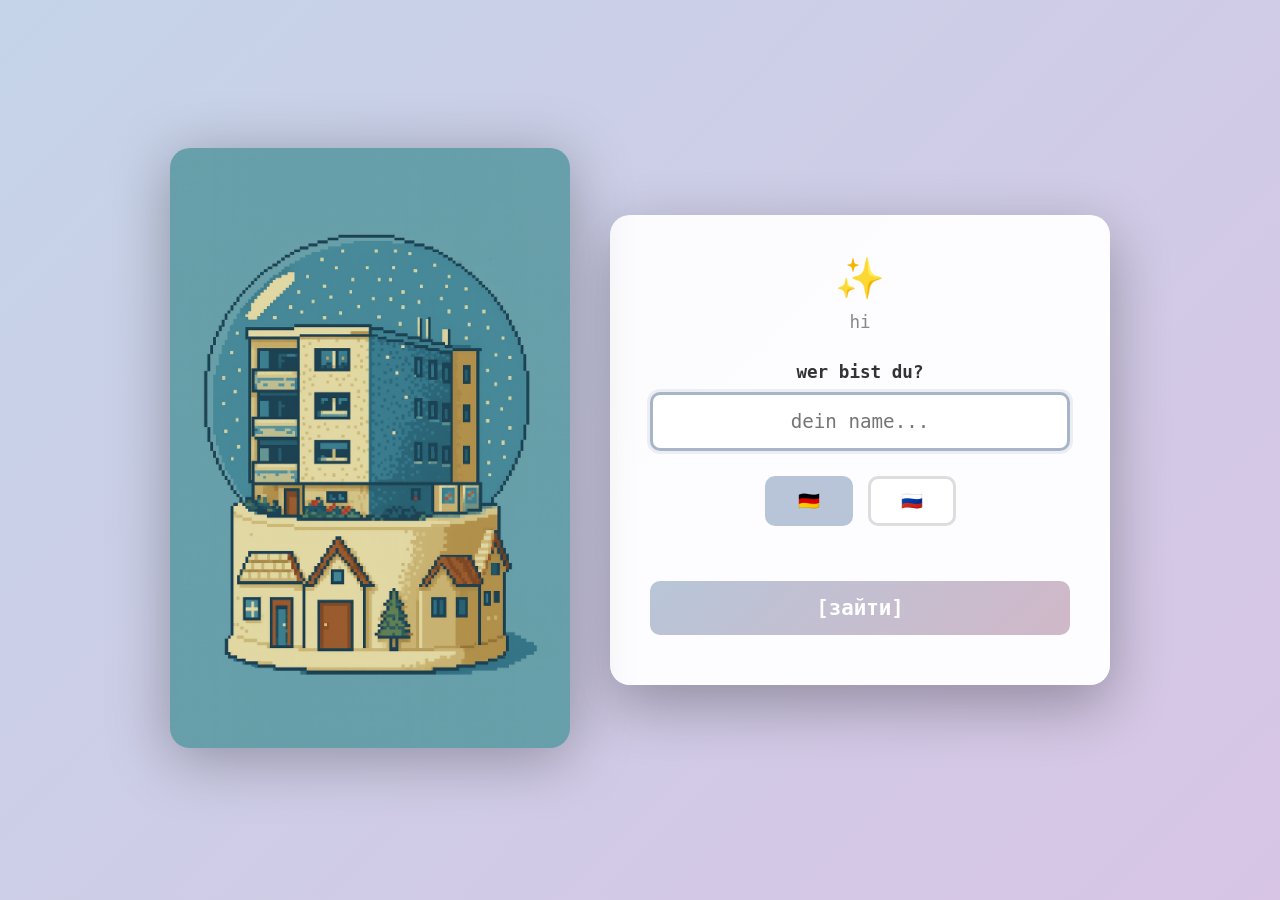
==== commit 476903ce: "Add all sprite images and assets" ====
--- a/index.html
+++ b/index.html
@@ -622,6 +622,12 @@
       // Auto-navigate to Botanical Garden on first start (spawn location)
       (function() {
         window.addEventListener('DOMContentLoaded', () => {
+          // Log visit
+          if (window.logVisit) {
+            const visitor = window.DiasiteState?.player?.name || 'Gast';
+            window.logVisit(visitor, 'Landing Page');
+          }
+          
           // Wait for state to load
           setTimeout(() => {
             if (window.DiasiteState && window.DiasiteState.gameProgress) {
@@ -678,6 +684,7 @@
 
   <!-- Botanical Garden Page (Spawn Location) -->
   <div id="botanical-garden" class="page" style="align-items: flex-start; justify-content: flex-start; background-color:#ebd7fa;">
+    <img src="/assets/sprites/extra/1.png" style="position:absolute;top:90px;left:30px;width:160px;height:160px;object-fit:contain;z-index:5;opacity:0.85;pointer-events:none;" />
     <div class="page-header">
       <h2>Botanischer Garten</h2>
       <button class="back-btn" data-target="landing-page" style="display:none;">← Zurück</button>
@@ -710,6 +717,7 @@
 
   <!-- Fountain Page - Camera Fishing Game -->
   <div id="fountain" class="page" style="align-items: flex-start; justify-content: flex-start; background-color:#ebd7fa;">
+    <img src="/assets/sprites/extra/3.png" style="position:absolute;bottom:340px;left:50%;transform:translateX(-50%);width:120px;height:120px;object-fit:contain;z-index:5;opacity:0.85;pointer-events:none;" />
     <div class="page-header">
       <h2>Fountain</h2>
       <button class="back-btn" data-target="landing-page">← Zurück</button>
@@ -1314,6 +1322,7 @@
 
   <!-- Oma Opa Shnol Page -->
   <div id="oma-opa-shnol" class="page" style="align-items: flex-start; justify-content: flex-start; background-color:#ebd7fa;">
+    <img src="/assets/sprites/extra/4.png" style="position:absolute;bottom:340px;left:50%;transform:translateX(-50%);width:120px;height:120px;object-fit:contain;z-index:5;opacity:0.85;pointer-events:none;" />
     <div class="page-header">
       <h2>Oma & Opa Shnol</h2>
       <button class="back-btn" data-target="landing-page">← Zurück</button>
@@ -1764,6 +1773,7 @@
 
   <!-- Krivaya Gorka Page -->
   <div id="krivaya" class="page" style="align-items: flex-start; justify-content: flex-start; background-color:#ebd7fa;">
+    <img src="/assets/sprites/extra/5.png" style="position:absolute;bottom:340px;left:50%;transform:translateX(-50%);width:140px;height:140px;object-fit:contain;z-index:5;opacity:0.85;pointer-events:none;" />
     <div class="page-header">
       <h2>Krivaya Gorka</h2>
       <button class="back-btn" data-target="landing-page">← Zurück</button>
@@ -1842,6 +1852,7 @@
 
   <!-- Oma & Opa Morg Page -->
   <div id="oma-opa-morg" class="page" style="align-items: flex-start; justify-content: flex-start; background-color:#ebd7fa;">
+    <img src="/assets/sprites/extra/7.png" style="position:absolute;bottom:340px;left:50%;transform:translateX(-50%);width:130px;height:130px;object-fit:contain;z-index:5;opacity:0.85;pointer-events:none;" />
     <div class="page-header">
       <h2>Oma & Opa Morg</h2>
       <button class="back-btn" data-target="landing-page">← Zurück</button>
@@ -2130,6 +2141,7 @@
 
   <!-- Home Page -->
   <div id="home" class="page" style="align-items: flex-start; justify-content: flex-start; background-color:#ebd7fa;">
+    <img src="/assets/sprites/extra/10.png" style="position:absolute;top:-50px;right:20px;width:160px;height:160px;object-fit:contain;z-index:5;opacity:0.85;pointer-events:none;" />
     <div class="page-header">
       <h2>Home</h2>
       <button class="back-btn" data-target="landing-page">← Zurück</button>
@@ -2224,9 +2236,12 @@
                 </p>
 
                 <!-- Game Container -->
-                <div id="wallgame-container" style="position:relative;width:100%;height:400px;background-image:url('/assets/sprites/places/wall.png');background-size:cover;background-position:center;border:3px solid #000;overflow:hidden;">
-                  <!-- Jen Sprite -->
-                  <img id="wallgame-jen" src="/assets/sprites/people/jenSprite.png" alt="Jen" style="position:absolute;top:50%;transform:translateY(-50%);height:120px;width:auto;right:20px;transition:right 0.05s linear;" />
+                <div id="wallgame-container" style="position:relative;width:100%;height:400px;background:#d4c5a0;border:3px solid #000;overflow:hidden;">
+                  <!-- ASCII Wall -->
+                  <div id="wallgame-wall" style="position:absolute;right:0;top:0;bottom:0;width:80px;background:#8B4513;font-family:monospace;font-size:20px;line-height:20px;color:#654321;overflow:hidden;white-space:pre;padding:5px;"></div>
+                  
+                  <!-- Jen Head -->
+                  <img id="wallgame-jen" src="/assets/sprites/people/jenHead.png" alt="Jen" style="position:absolute;top:50%;right:90px;transform:translateY(-50%) scaleY(-1) rotate(90deg);height:100px;width:auto;" />
 
                   <!-- Counter Display -->
                   <div id="wallgame-counter" style="position:absolute;top:20px;left:50%;transform:translateX(-50%);background:rgba(0,0,0,0.8);color:#fff;padding:15px 30px;font-family:'Nineteen Ninety Seven',monospace;font-size:2rem;border:3px solid #fff;box-shadow:0 0 20px rgba(255,255,255,0.5);">
@@ -2268,6 +2283,14 @@
 
         <!-- Gästebuch Entries -->
         <div id="guestbook-entries" style="max-height:400px;overflow-y:auto;"></div>
+      </div>
+
+      <!-- Visit Logs Section -->
+      <div style="width:100%;max-width:900px;padding:20px;background:rgba(255,255,255,0.9);border:3px solid #000;box-shadow:4px 4px 0 #000;margin-top:20px;">
+        <h3 style="margin:0 0 20px 0;font-family:'Nineteen Ninety Seven',monospace;text-align:center;color:#333;border-bottom:3px solid #000;padding-bottom:10px;">
+          📊 VISIT LOGS
+        </h3>
+        <div id="visit-logs" style="max-height:300px;overflow-y:auto;background:var(--paper-white);border:2px solid #666;padding:15px;font-family:'Nineteen Ninety Seven',monospace;font-size:0.85rem;"></div>
       </div>
     </div>
   </div>
@@ -2509,6 +2532,36 @@
             </div>
           </div>
         `;
+      }
+
+      // Visit Logs Funktionen
+      window.loadVisitLogs = function() {
+        const logs = JSON.parse(localStorage.getItem('diasite_visit_logs') || '[]');
+        const logsDiv = document.getElementById('visit-logs');
+        if (!logsDiv) return;
+
+        if (logs.length === 0) {
+          logsDiv.innerHTML = '<p style="text-align:center;color:#888;font-style:italic;">Noch keine Besuche aufgezeichnet...</p>';
+          return;
+        }
+
+        logsDiv.innerHTML = logs.map((log, i) => `
+          <div style="padding:8px;border-bottom:1px solid #ddd;${i === 0 ? 'background:#fffacd;' : ''}">
+            <span style="color:#666;">[${log.timestamp}]</span>
+            <span style="color:#333;font-weight:bold;margin-left:10px;">${log.visitor || 'Anonym'}</span>
+            ${log.location ? `<span style="color:#888;margin-left:10px;">→ ${log.location}</span>` : ''}
+          </div>
+        `).reverse().join('');
+      }
+
+      window.logVisit = function(visitor, location) {
+        const logs = JSON.parse(localStorage.getItem('diasite_visit_logs') || '[]');
+        logs.push({
+          timestamp: new Date().toLocaleString('de-DE'),
+          visitor: visitor || 'Anonym',
+          location: location || 'Home'
+        });
+        localStorage.setItem('diasite_visit_logs', JSON.stringify(logs));
       }
 
       window.loadSouvenirs = function() {
@@ -2677,6 +2730,18 @@
       window.initWallGame = function() {
         console.log('🎮 Initializing Wall Game');
 
+        // Initialisiere ASCII Wand
+        const wall = document.getElementById('wallgame-wall');
+        if (wall) {
+          const wallChars = '█░▒▓#▉▊▋▌▍▎▏';
+          let wallContent = '';
+          for (let i = 0; i < 400; i++) {
+            wallContent += wallChars[Math.floor(Math.random() * wallChars.length)];
+            if ((i + 1) % 4 === 0) wallContent += '\n';
+          }
+          wall.textContent = wallContent;
+        }
+
         // Reset game state
         wallGameCount = 0;
         wallGameActive = true;
@@ -2686,7 +2751,7 @@
         const counter = document.getElementById('wallgame-counter');
         const victory = document.getElementById('wallgame-victory');
 
-        if (jen) jen.style.right = '20px';
+        // jen bleibt an fester Position, kein reset nötig
         if (counter) counter.textContent = '0 / 26';
         if (victory) victory.style.display = 'none';
 
@@ -2717,17 +2782,32 @@
             // Update counter
             if (counter) counter.textContent = `${wallGameCount} / 26`;
 
-            // Move Jen left (rapid movement)
+            // Brösele ASCII Wand alle paar Schläge
+            if (wallGameCount % 3 === 0) {
+              const wall = document.getElementById('wallgame-wall');
+              if (wall) {
+                let content = wall.textContent;
+                const chars = content.split('');
+                // Ersetze random Zeichen mit Leerzeichen
+                for (let i = 0; i < 15; i++) {
+                  const idx = Math.floor(Math.random() * chars.length);
+                  if (chars[idx] !== '\n') chars[idx] = ' ';
+                }
+                wall.textContent = chars.join('');
+              }
+            }
+
+            // Jen bewegt sich von links nach rechts (20px bounce)
             if (jen) {
-              const currentRight = parseInt(jen.style.right) || 20;
-              const newRight = Math.max(0, currentRight - 15); // Move 15px left each hit
-              jen.style.right = newRight + 'px';
-
-              // Add shake effect
+              // Bounce right 20px
               jen.style.filter = 'brightness(1.2)';
+              const currentRight = parseInt(jen.style.right) || 90;
+              jen.style.right = (currentRight - 20) + 'px';
+              
               setTimeout(() => {
                 jen.style.filter = 'brightness(1)';
-              }, 50);
+                jen.style.right = currentRight + 'px';
+              }, 100);
             }
 
             // Check win condition
@@ -2897,6 +2977,7 @@
 
   <!-- Snails/Uni-Center Page -->
   <div id="snails" class="page" style="align-items: flex-start; justify-content: flex-start; background-color:#ebd7fa;">
+    <img src="/assets/sprites/extra/2.jpg" style="position:absolute;top:90px;right:30px;width:130px;height:130px;object-fit:contain;z-index:5;opacity:0.85;pointer-events:none;" />
     <div class="page-header">
       <h2>Uni-Center</h2>
       <button class="back-btn" data-target="landing-page">← Zurück</button>
@@ -3633,6 +3714,7 @@
 
   <!-- Oma Shelya Page (Level 7) -->
   <div id="oma-shelya" class="page" style="align-items: flex-start; justify-content: flex-start; background-color:#ebd7fa;">
+    <img src="/assets/sprites/extra/6.png" style="position:absolute;top:110px;right:30px;width:200px;height:200px;object-fit:contain;z-index:5;opacity:0.85;pointer-events:none;" />
     <div class="page-header">
       <h2>Oma Shelya</h2>
       <button class="back-btn" data-target="landing-page">← Zurück</button>
@@ -3867,6 +3949,7 @@
 
   <!-- Bunker Page -->
   <div id="bunker" class="page" style="align-items: flex-start; justify-content: flex-start; background-color:#ebd7fa;">
+    <img src="/assets/sprites/extra/9.png" style="position:absolute;top:70px;right:30px;width:150px;height:150px;object-fit:contain;z-index:5;opacity:0.85;pointer-events:none;" />
     <div class="page-header">
       <h2>Bunker</h2>
       <button class="back-btn" data-target="landing-page">← Zurück</button>
@@ -3889,6 +3972,23 @@
               <h4 style="font-size:1rem;color:var(--terracotta);margin-bottom:10px;">Einträge dieser Session:</h4>
               <ul id="bunker-entries" style="list-style:none;padding:0;font-size:0.9rem;color:#666;">
               </ul>
+            </div>
+            
+            <!-- Bunker Items Section (nach Salamander Frage) -->
+            <div id="bunker-items-section" style="margin-top:30px;padding:20px;background:rgba(232,223,208,0.5);border-radius:8px;text-align:left;display:none;">
+              <h4 style="font-size:1rem;color:var(--terracotta);margin-bottom:15px;">🦎 Was möchtest du in den Bunker werfen?</h4>
+              
+              <!-- Input Field -->
+              <div style="margin-bottom:20px;">
+                <input type="text" id="bunker-item-input" placeholder="z.B. Alte Fotos, Tagebuch..." style="width:100%;padding:12px;font-size:1rem;border:2px solid #b8a898;border-radius:4px;font-family:'Nineteen Ninety Seven',monospace;margin-bottom:10px;" />
+                <button onclick="addBunkerItem()" style="background:var(--terracotta);color:#fff;border:3px solid #000;padding:10px 20px;font-family:'Nineteen Ninety Seven',monospace;cursor:pointer;box-shadow:3px 3px 0 #000;width:100%;">🔽 In Bunker werfen</button>
+              </div>
+              
+              <!-- Items List (Logs der letzten Jahre) -->
+              <div>
+                <h5 style="font-size:0.9rem;color:#666;margin-bottom:10px;">📜 Was bereits im Bunker liegt:</h5>
+                <div id="bunker-items-list" style="max-height:250px;overflow-y:auto;"></div>
+              </div>
             </div>
           </div>
         </div>
@@ -4038,13 +4138,13 @@
               window.DiasiteInventory.removeItem('snail');
             }
             nodHead();
-            showSalamanderBubble('[PLACEHOLDER JOKE] Warum können Salamander nicht lügen? Weil sie zu kalt-blütig sind!', 4000);
-            document.getElementById('bunker-response').textContent = '😂 Der Salamander hat einen Witz erzählt!';
+            showSalamanderBubble('ich hatte eigentlich einen guten witz über arsch essen... aber die punchline hat einen schlechten beigeschmack bei mir hinterlassen.', 4000);
+            document.getElementById('bunker-response').textContent = '😂 der salamander hat einen witz erzählt!';
             localStorage.setItem('salamander_snail_dialogue_done', 'true');
             
             // Zeige Bunker Items Section nach Witz
             setTimeout(() => {
-              showSalamanderBubble('Was möchtest du dieses Jahr in den Bunker werfen? 🦎', 3000);
+              showSalamanderBubble('was möchtest du dieses jahr in den bunker werfen? 🦎', 3000);
               const itemsSection = document.getElementById('bunker-items-section');
               if (itemsSection) {
                 itemsSection.style.display = 'block';
@@ -4056,13 +4156,13 @@
             // Don't give snail - gehe direkt weiter
             document.removeEventListener('keydown', handleKeyPress);
             nodHead();
-            showSalamanderBubble('Schade... dann eben nicht!', 2000);
-            document.getElementById('bunker-response').textContent = '😕 Salamander ist enttäuscht';
+            showSalamanderBubble('schade... dann eben nicht!', 2000);
+            document.getElementById('bunker-response').textContent = '😕 salamander ist enttäuscht';
             localStorage.setItem('salamander_snail_dialogue_done', 'true');
             completeSnailDialogue(); // Gehe zur nächsten Location
           }
         };
-        document.addEvent<Listener('keydown', handleKeyPress);
+        document.addEventListener('keydown', handleKeyPress);
       }
 
       function completeSnailDialogue() {
@@ -4101,21 +4201,9 @@
         resetBtn.onclick = (e) => {
           e.preventDefault();
           e.stopPropagation();
-          console.log('🔄 Reset clicked - clearing dialog flag');
+          console.log('🔄 Reset clicked - full reload');
           localStorage.removeItem('salamander_snail_dialogue_done');
-          snailDialogueShown = false;
-          // Setze Dialog-UI zurück auf Anfangszustand
-          const questionEl = document.getElementById('bunker-question');
-          const responseEl = document.getElementById('bunker-response');
-          if (questionEl) questionEl.textContent = '';
-          if (responseEl) responseEl.textContent = '';
-          const itemsSection = document.getElementById('bunker-items-section');
-          if (itemsSection) itemsSection.style.display = 'none';
-          // Starte Dialog neu wenn Schnecke vorhanden
-          const hasSnail = window.DiasiteState?.player?.inventory?.includes('snail');
-          if (hasSnail) {
-            handleSnailDialogue();
-          }
+          window.location.reload();
         };
         const bunkerPage = document.getElementById('bunker');
         if (bunkerPage && !bunkerPage.querySelector('button[style*="#ff6600"]')) {
@@ -4208,6 +4296,7 @@
 
   <!-- School Page -->
   <div id="school" class="page" style="align-items: flex-start; justify-content: flex-start; background-color:#ebd7fa;">
+    <img src="/assets/sprites/extra/11.png" style="position:absolute;bottom:340px;left:50%;transform:translateX(-50%);width:140px;height:140px;object-fit:contain;z-index:5;opacity:0.85;pointer-events:none;" />
     <div class="page-header">
       <h2>School</h2>
       <button class="back-btn" data-target="landing-page">← Zurück</button>
@@ -4830,6 +4919,7 @@
 
   <!-- Tanke Page -->
   <div id="tanke" class="page" style="align-items: flex-start; justify-content: flex-start; background-color:#ebd7fa;">
+    <img src="/assets/sprites/extra/8.png" style="position:absolute;top:80px;right:30px;width:140px;height:140px;object-fit:contain;z-index:5;opacity:0.85;pointer-events:none;" />
     <div class="page-header">
       <h2>Tanke</h2>
       <button class="back-btn" data-target="landing-page">← Zurück</button>
@@ -4837,7 +4927,7 @@
     <div class="location-content">
       <div class="location-top-row">
         <div class="location-image-container">
-          <img src="/assets/sprites/places/tanke.png" alt="Tanke" class="location-image" onerror="this.style.display='none'" />
+          <img src="/assets/sprites/objects/cherryCola.png" alt="tanke" class="location-image" style="object-fit:contain;max-height:300px;width:auto;" onerror="this.style.display='none'" />
         </div>
         <div class="game-container">
           <div style="text-align:center;padding:40px;">
@@ -4850,7 +4940,7 @@
       </div>
       <div class="location-message-row">
         <div class="riddle-note location-message-box">
-          Die Tankstelle, wo wir manchmal Süßigkeiten gekauft haben.
+          dein ort des ersten verbrechens, aber auch der ort, an dem alles anfängt und endet. auf viele weiter (zeit)reisen!
         </div>
         <div class="location-sprites">
           <img src="/assets/sprites/people/jenSprite.png" alt="Jen" class="jen-sprite" />
--- a/style.css
+++ b/style.css
@@ -30,6 +30,7 @@
   color: var(--ink-black);
   overflow: hidden;
   font-family: 'Nineteen Ninety Seven';
+  text-transform: lowercase;
   /* Subtle paper texture */
   background-image: 
     repeating-linear-gradient(0deg, transparent, transparent 2px, rgba(139, 111, 71, 0.03) 2px, rgba(139, 111, 71, 0.03) 4px),
@@ -725,9 +726,10 @@
   flex: 1;
   align-self: flex-end;
   overflow-y: auto;
-  max-height: 160px;
-  padding: 20px 25px;
-  padding-left: 25px;
+  max-height: 200px;
+  max-width: 500px;
+  padding: 20px;
+  line-height: 1.6;
   background: rgba(245, 240, 232, 0.95);
   border: 3px solid #b8a898;
   border-radius: 4px;
